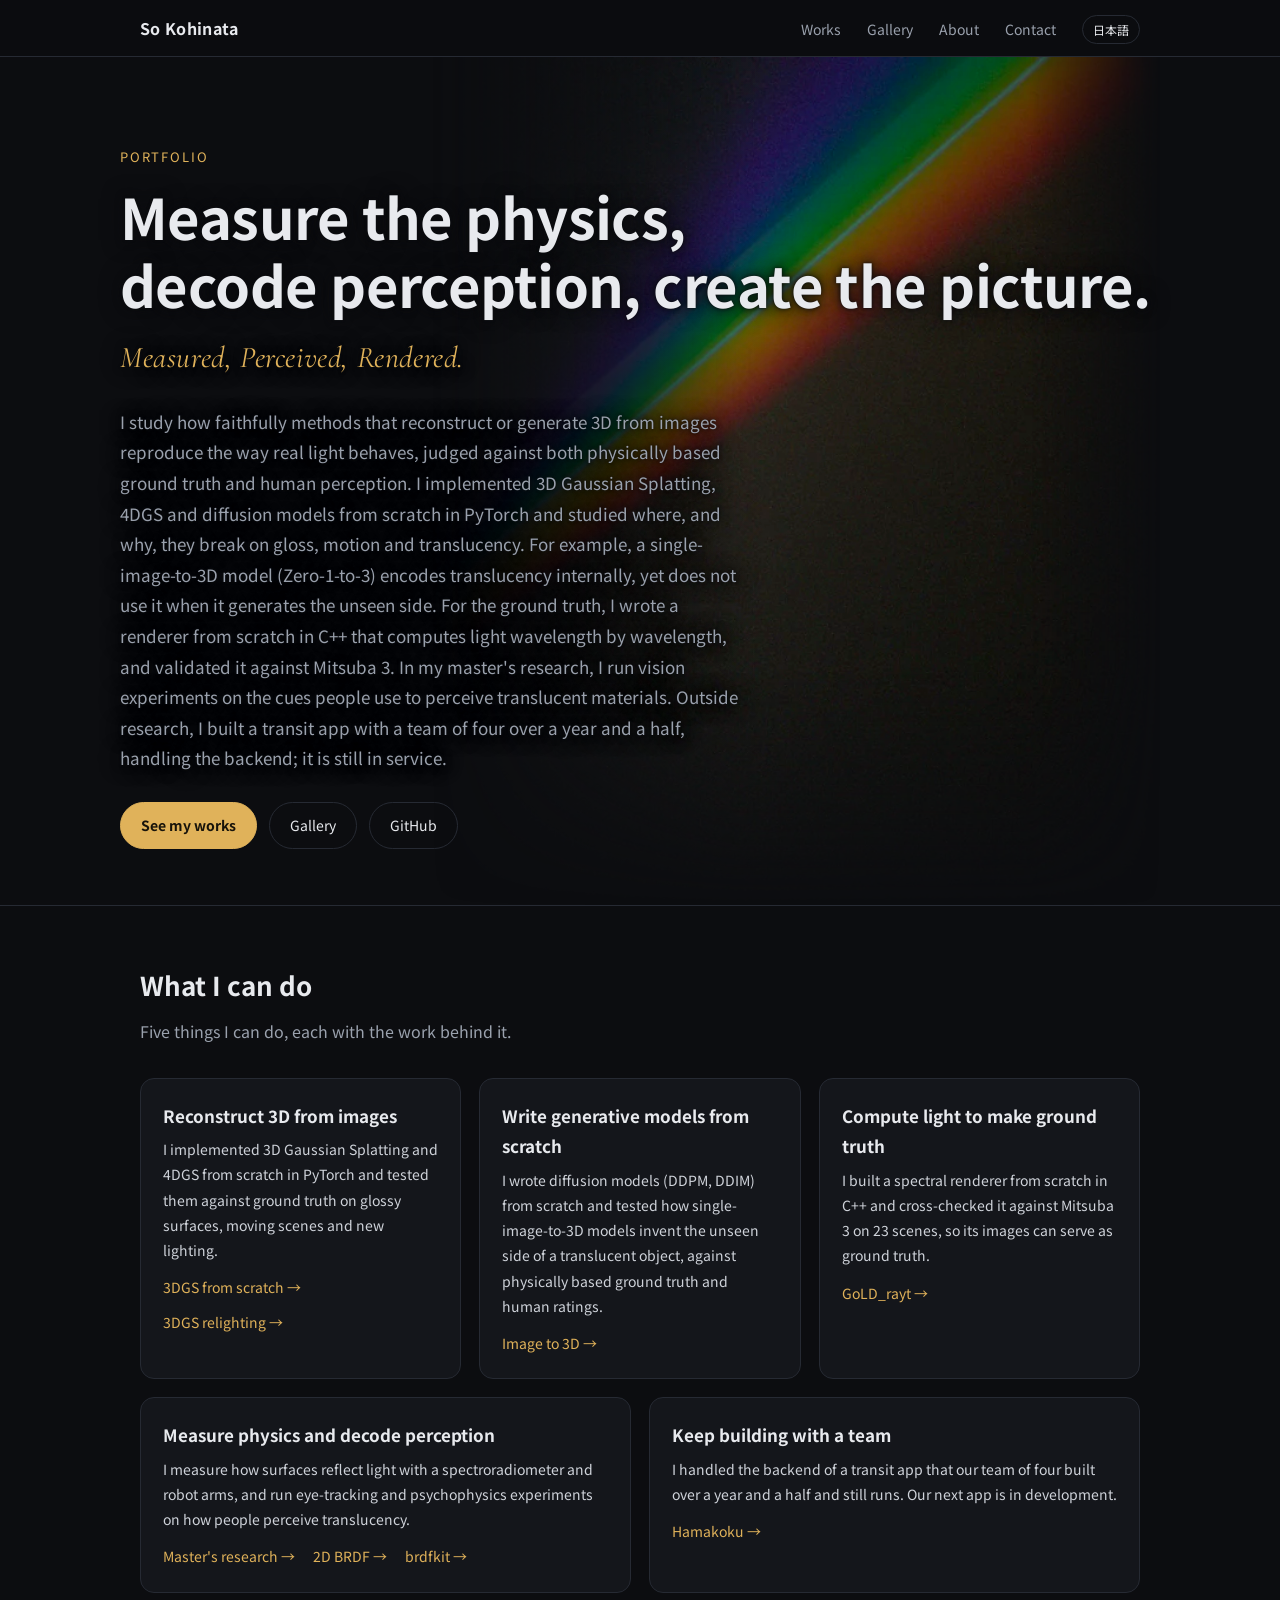
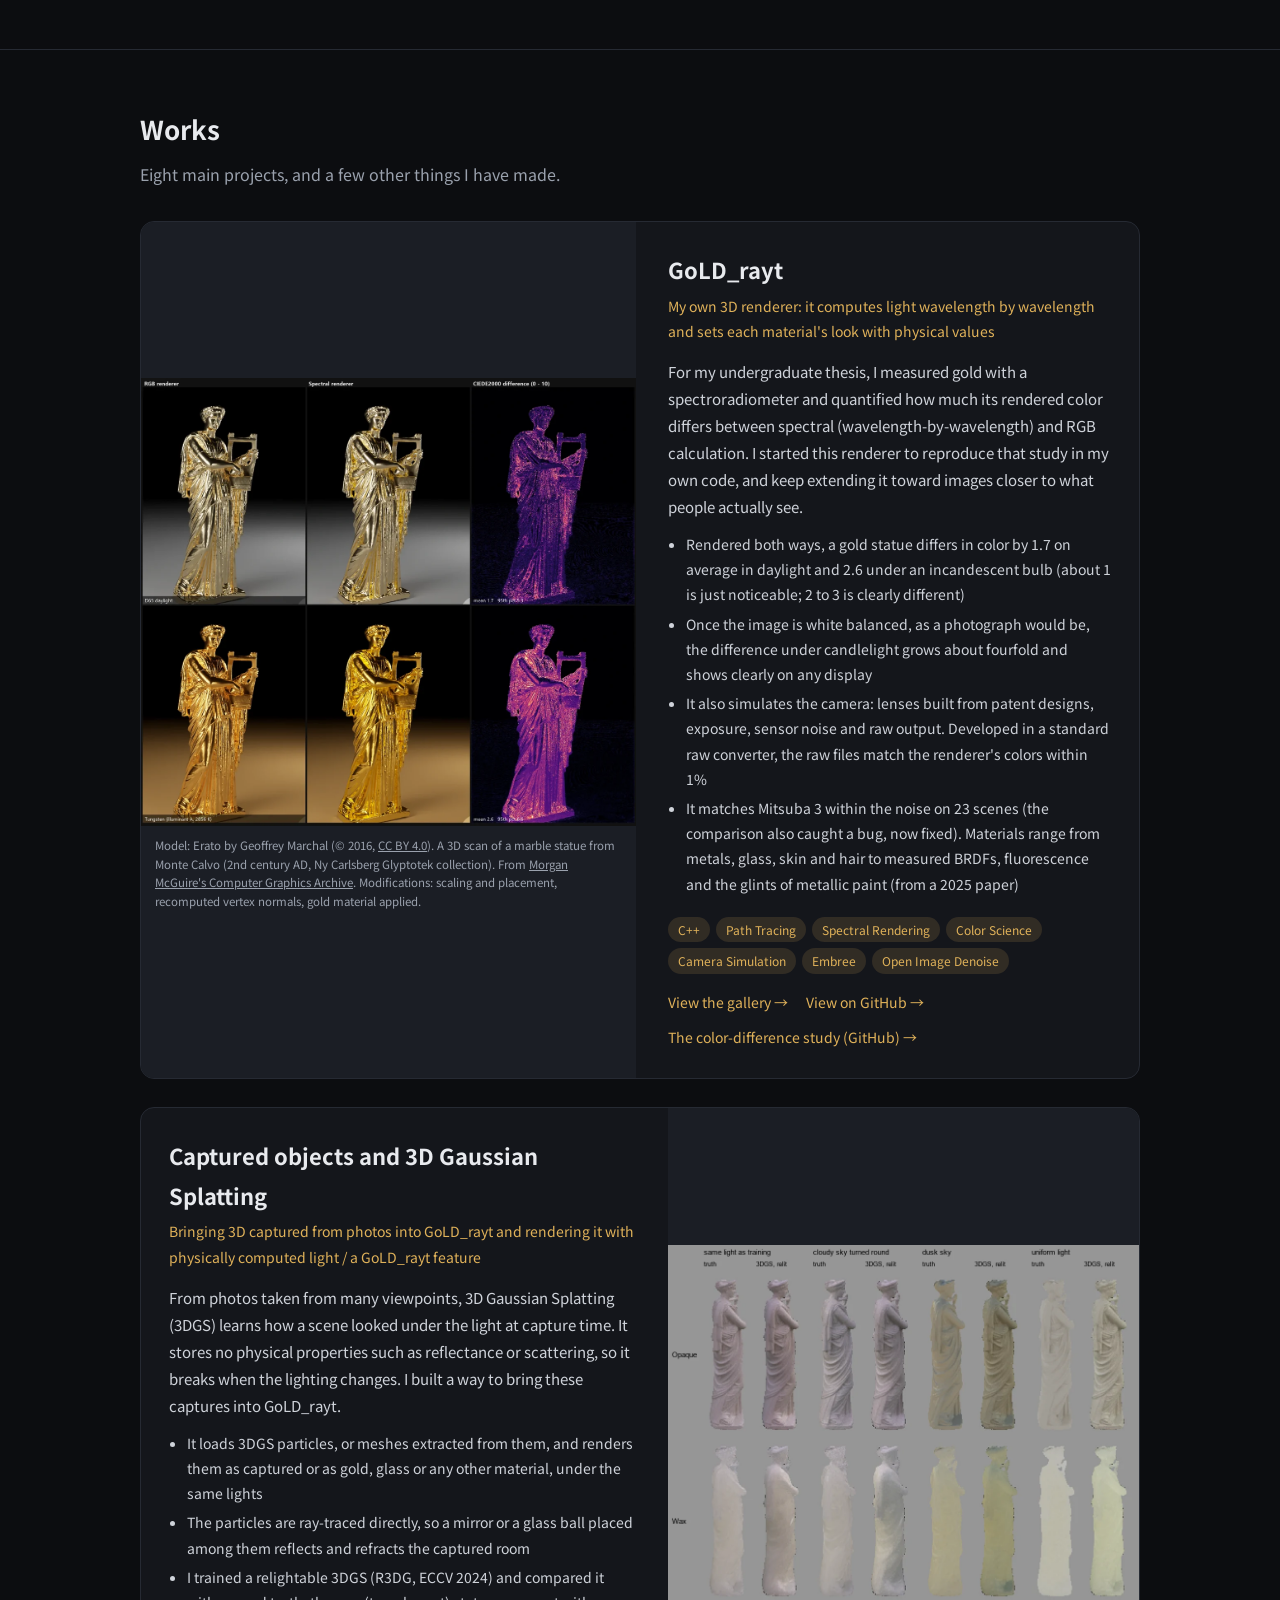
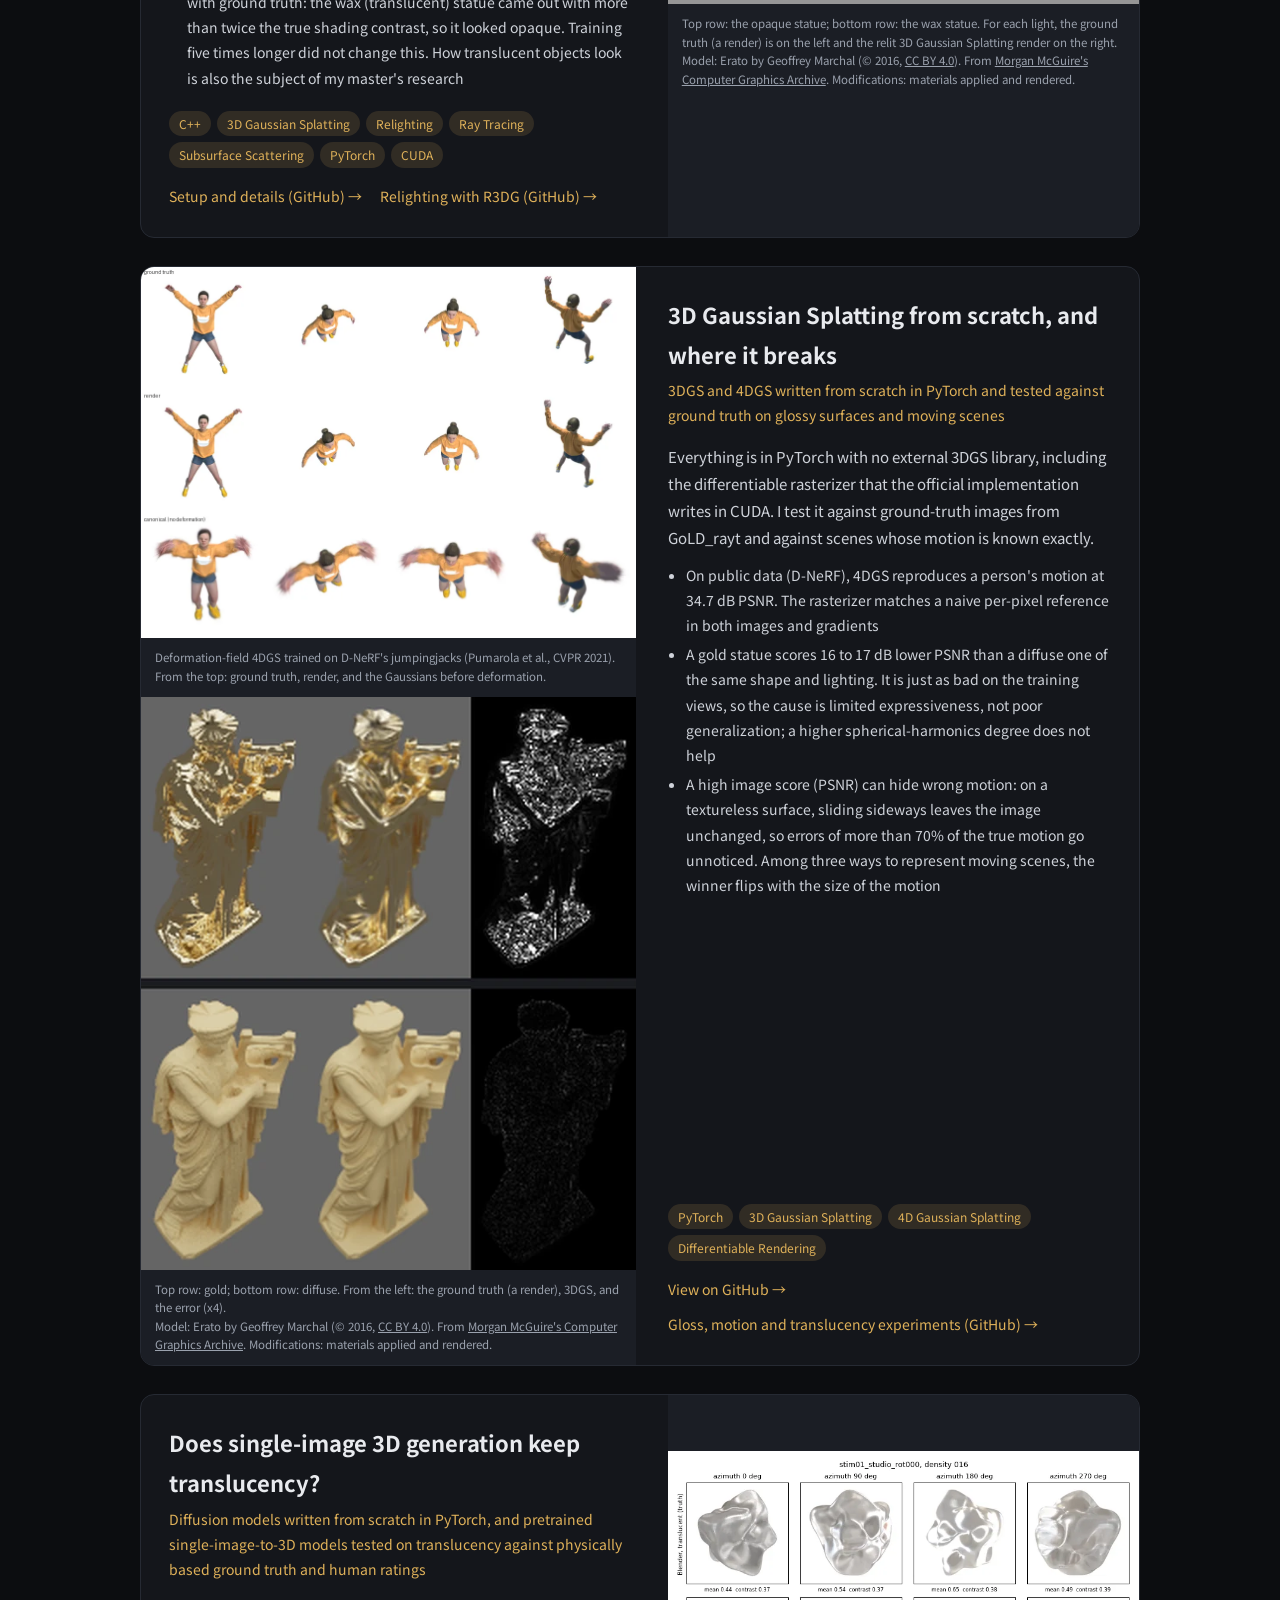
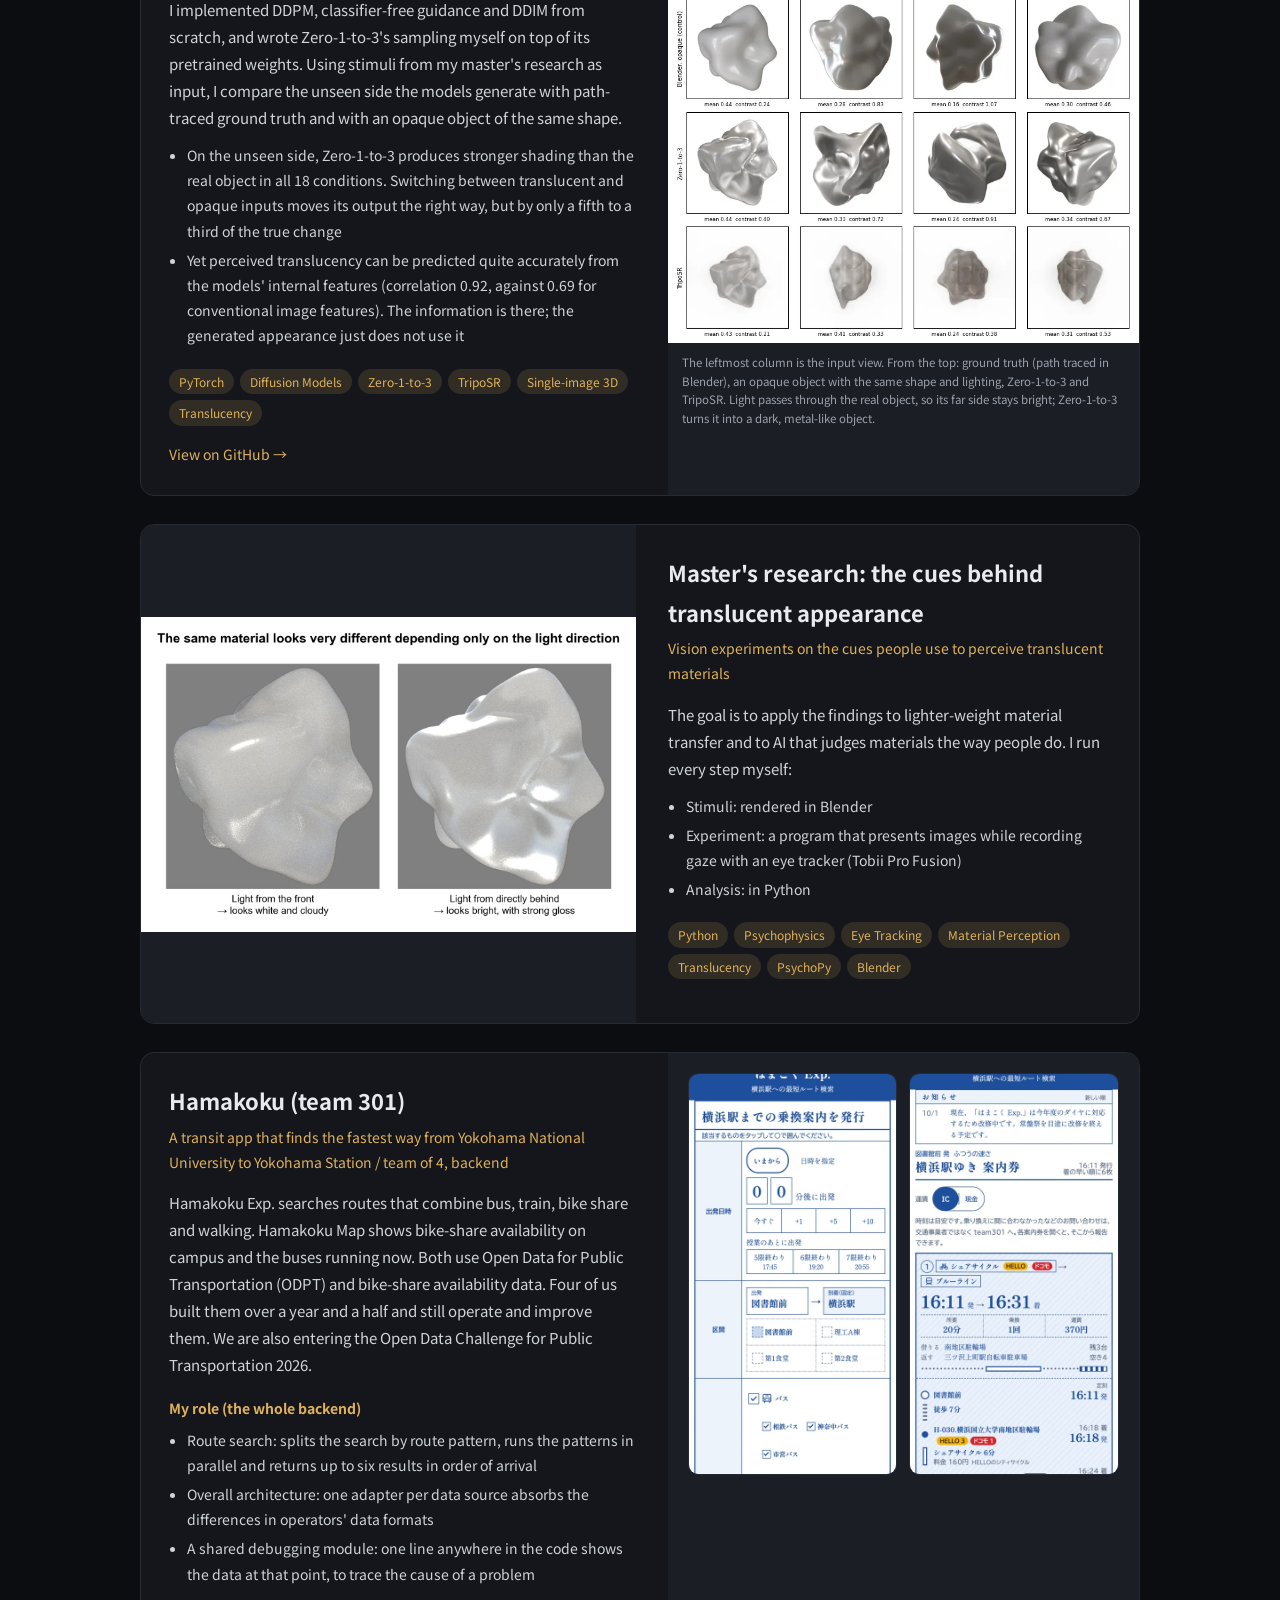
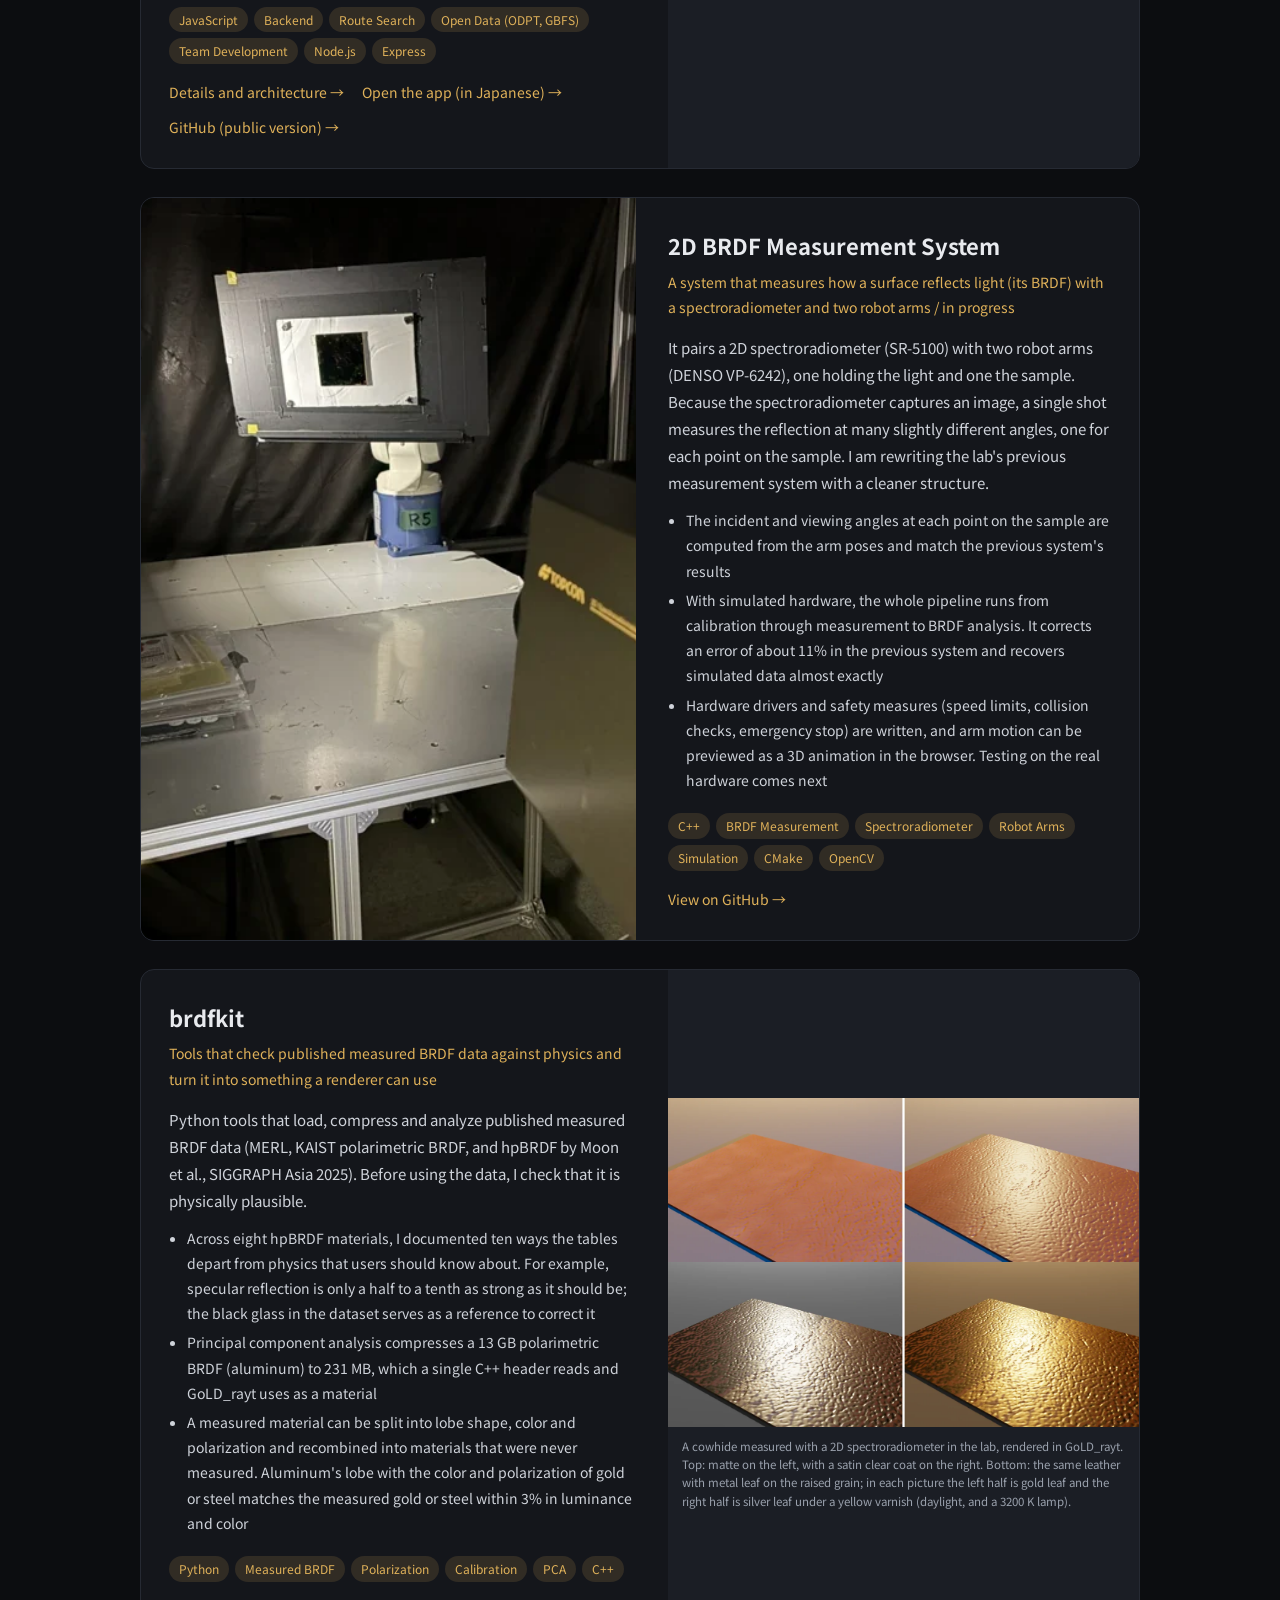
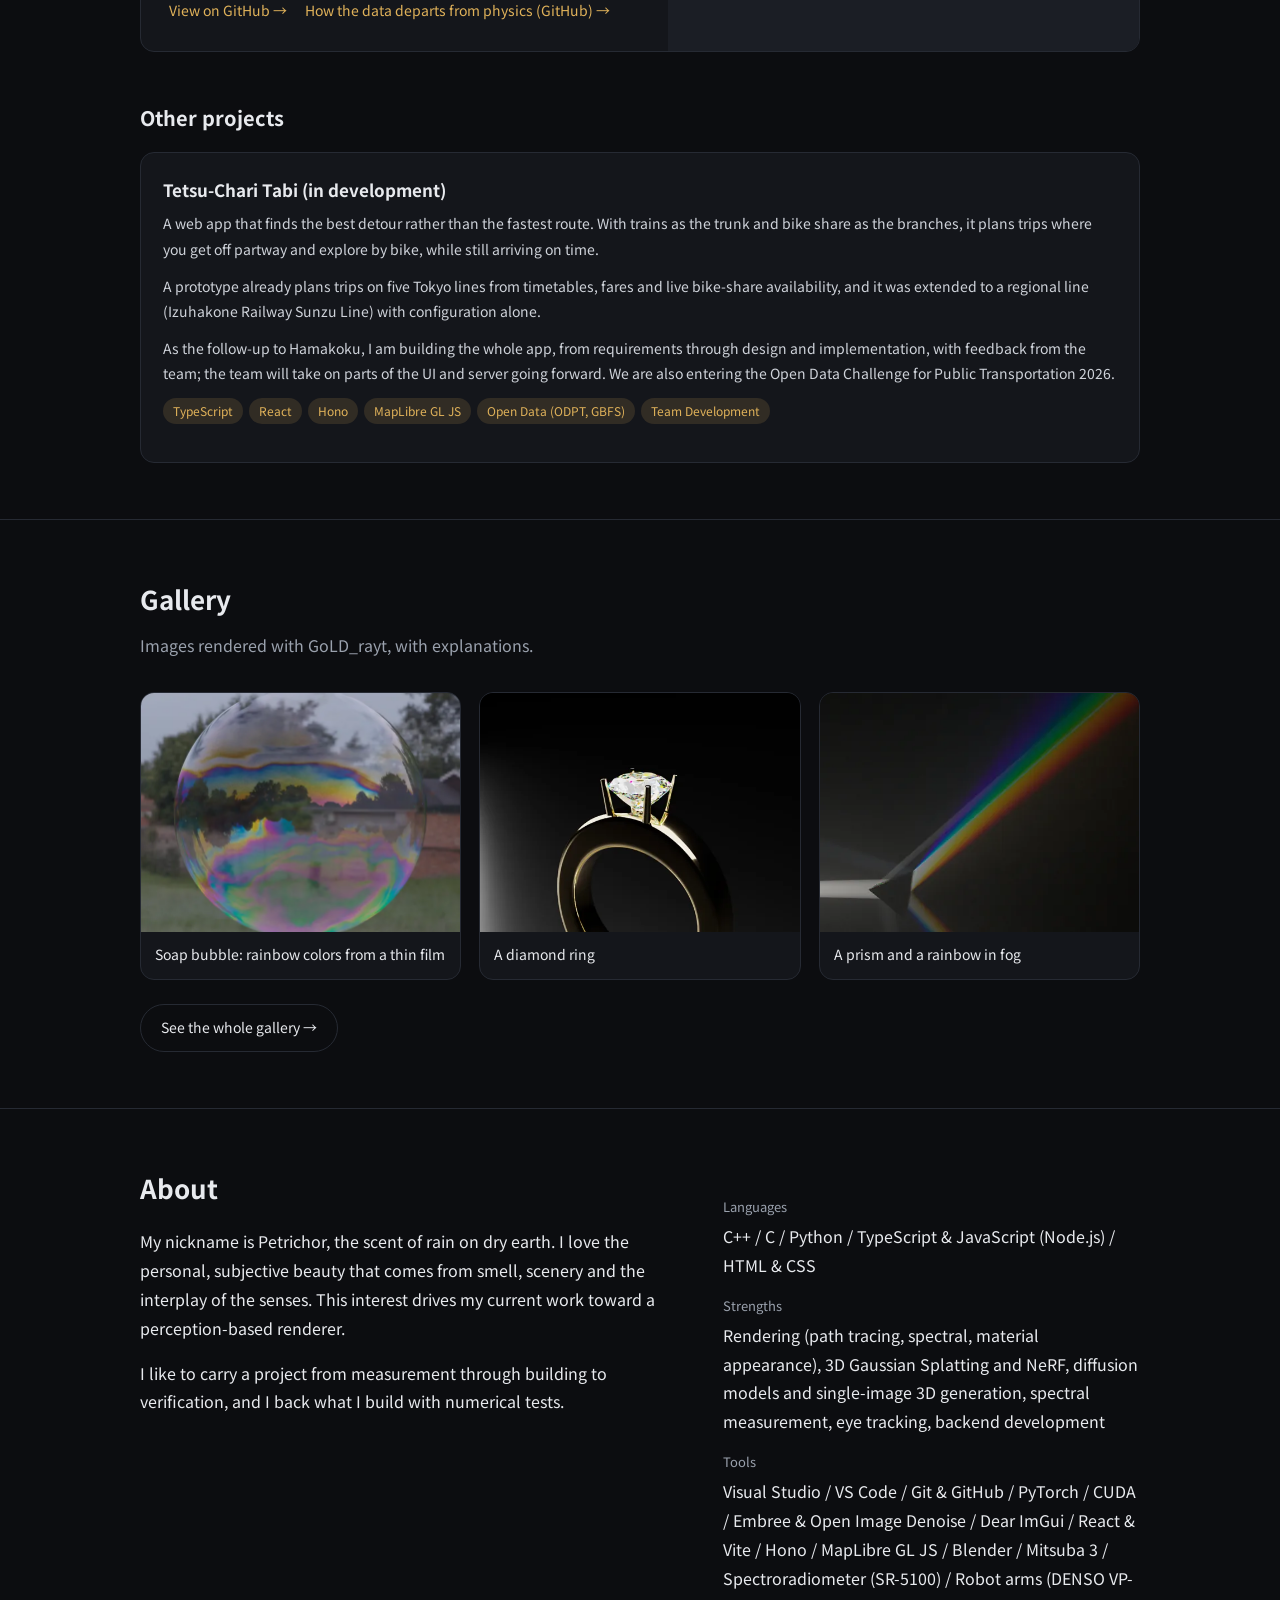
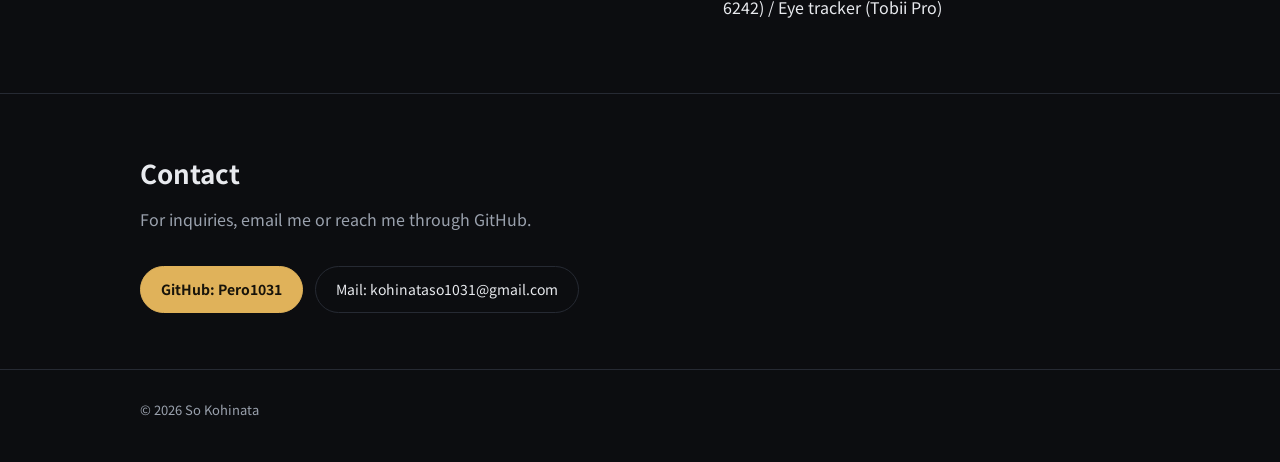
==== en/index.html @ 9bc75728 "English pages: plainer, less repetitive wording; render for draw; meta description adds diffusion an" ====
<!doctype html>
<html lang="en">
<head>
  <meta charset="utf-8">
  <meta name="viewport" content="width=device-width, initial-scale=1">
  <title>So Kohinata Portfolio</title>
  <meta name="description" content="Portfolio: 3D Gaussian Splatting, diffusion models and single-image 3D, a spectral renderer, BRDF measurement, vision experiments on material perception, and a team-built transit app.">
  <link rel="canonical" href="https://pero1031.github.io/en/">
  <link rel="icon" href="/favicon.ico" sizes="48x48">
  <link rel="icon" href="/assets/favicon-32.png" sizes="32x32" type="image/png">
  <link rel="apple-touch-icon" href="/assets/apple-touch-icon.png">
  <meta property="og:type" content="website">
  <meta property="og:site_name" content="So Kohinata Portfolio">
  <meta property="og:title" content="So Kohinata Portfolio">
  <meta property="og:description" content="Portfolio: 3D Gaussian Splatting, diffusion models and single-image 3D, a spectral renderer, BRDF measurement, vision experiments on material perception, and a team-built transit app.">
  <meta property="og:url" content="https://pero1031.github.io/en/">
  <meta property="og:locale" content="en_US">
  <meta property="og:image" content="https://pero1031.github.io/assets/ogp.jpg">
  <meta property="og:image:width" content="1200">
  <meta property="og:image:height" content="630">
  <meta name="twitter:card" content="summary_large_image">
  <meta name="theme-color" content="#0c0d10">
  <link rel="alternate" hreflang="ja" href="https://pero1031.github.io/">
  <link rel="alternate" hreflang="en" href="https://pero1031.github.io/en/">
  <link rel="preconnect" href="https://fonts.googleapis.com">
  <link rel="preconnect" href="https://fonts.gstatic.com" crossorigin>
  <link href="https://fonts.googleapis.com/css2?family=Noto+Sans+JP:wght@400;500;700&family=Cormorant+Garamond:ital,wght@1,500&display=swap" rel="stylesheet">
  <link rel="stylesheet" href="../style.css?v=17">
</head>
<body>

<header class="site">
  <div class="wrap">
    <a class="brand" href="#top">So Kohinata</a>
    <nav>
      <a href="#works">Works</a>
      <a href="#gallery">Gallery</a>
      <a href="#about">About</a>
      <a href="#contact">Contact</a>
      <a class="lang" href="../index.html" hreflang="ja" lang="ja" title="日本語で見る">日本語</a>
    </nav>
  </div>
</header>

<main id="top">

  <!-- ===== Hero ===== -->
  <div class="wrap hero">
    <div class="hero-art"><img src="../assets/gallery/prism_fog.webp" width="1280" height="720" alt="A thin beam of light enters a prism in fog and leaves as a rainbow-colored fan" fetchpriority="high"></div>
    <p class="eyebrow">Portfolio</p>
    <h1><span class="ph">Measure the physics,</span> <span class="ph">decode perception,</span> <span class="ph">create the picture.</span></h1>
    <p class="en" lang="en">Measured, Perceived, Rendered.</p>
    <p class="lead">
      I study how faithfully methods that reconstruct or generate 3D from images reproduce the way real light behaves, judged against both physically based ground truth and human perception.
      I implemented 3D Gaussian Splatting, 4DGS and diffusion models from scratch in PyTorch and studied where, and why, they break on gloss, motion and translucency. For example, a single-image-to-3D model (Zero-1-to-3) encodes translucency internally, yet does not use it when it generates the unseen side.
      For the ground truth, I wrote a renderer from scratch in C++ that computes light wavelength by wavelength, and validated it against Mitsuba 3. In my master's research, I run vision experiments on the cues people use to perceive translucent materials.
      Outside research, I built a transit app with a team of four over a year and a half, handling the backend; it is still in service.
    </p>
    <div class="btns">
      <a class="btn primary" href="#works">See my works</a>
      <a class="btn" href="gallery.html">Gallery</a>
      <a class="btn" href="https://github.com/Pero1031" target="_blank" rel="noopener">GitHub</a>
    </div>
  </div>

  <!-- ===== What I can do ===== -->
  <section id="can-do">
    <div class="wrap">
      <h2>What I can do</h2>
      <p class="sub">Five things I can do, each with the work behind it.</p>
      <div class="grid five">
        <div class="card">
          <h3>Reconstruct 3D from images</h3>
          <p>I implemented 3D Gaussian Splatting and 4DGS from scratch in PyTorch and tested them against ground truth on glossy surfaces, moving scenes and new lighting.</p>
          <div class="links"><a href="#work-3dgs-toy">3DGS from scratch →</a><a href="#work-3dgs">3DGS relighting →</a></div>
        </div>
        <div class="card">
          <h3>Write generative models from scratch</h3>
          <p>I wrote diffusion models (DDPM, DDIM) from scratch and tested how single-image-to-3D models invent the unseen side of a translucent object, against physically based ground truth and human ratings.</p>
          <div class="links"><a href="#work-i3d">Image to 3D →</a></div>
        </div>
        <div class="card">
          <h3>Compute light to make ground truth</h3>
          <p>I built a spectral renderer from scratch in C++ and cross-checked it against Mitsuba 3 on 23 scenes, so its images can serve as ground truth.</p>
          <div class="links"><a href="#work-goldray">GoLD_rayt →</a></div>
        </div>
        <div class="card">
          <h3>Measure physics and decode perception</h3>
          <p>I measure how surfaces reflect light with a spectroradiometer and robot arms, and run eye-tracking and psychophysics experiments on how people perceive translucency.</p>
          <div class="links"><a href="#work-thesis">Master's research →</a><a href="#work-brdf">2D BRDF →</a><a href="#work-brdfkit">brdfkit →</a></div>
        </div>
        <div class="card">
          <h3>Keep building with a team</h3>
          <p>I handled the backend of a transit app that our team of four built over a year and a half and still runs. Our next app is in development.</p>
          <div class="links"><a href="#work-hamakoku">Hamakoku →</a></div>
        </div>
            </div>
    </div>
  </section>

  <!-- ===== Works ===== -->
  <section id="works">
    <div class="wrap">
      <h2>Works</h2>
      <p class="sub">Eight main projects, and a few other things I have made.</p>

      <!-- GoLD_ray -->
      <article class="work" id="work-goldray">
        <div class="media">
          <img class="contain" src="../assets/goldray-hero-v4.webp" width="1200" height="1087" alt="A gold statue, Erato, drawn with two methods: RGB and spectral. Top row: daylight; bottom row: an incandescent bulb. The right column shows how different the two are, averaging 1.7 in daylight and 2.6 under the bulb" loading="lazy">
          <p class="credit">
            Model: Erato by Geoffrey Marchal (© 2016,
            <a href="https://creativecommons.org/licenses/by/4.0/" target="_blank" rel="noopener">CC BY 4.0</a>).
            A 3D scan of a marble statue from Monte Calvo (2nd century AD, Ny Carlsberg Glyptotek collection).
            From <a href="https://casual-effects.com/data/" target="_blank" rel="noopener">Morgan McGuire's Computer Graphics Archive</a>.
            Modifications: scaling and placement, recomputed vertex normals, gold material applied.
          </p>
        </div>
        <div class="body">
          <h3>GoLD_rayt</h3>
<p class="tagline">My own 3D renderer: it computes light wavelength by wavelength and sets each material's look with physical values</p>
          <p>
            For my undergraduate thesis, I measured gold with a spectroradiometer and quantified how much its rendered color differs between spectral (wavelength-by-wavelength) and RGB calculation.
            I started this renderer to reproduce that study in my own code, and keep extending it toward images closer to what people actually see.
          </p>
          <ul>
            <li>Rendered both ways, a gold statue differs in color by 1.7 on average in daylight and 2.6 under an incandescent bulb (about 1 is just noticeable; 2 to 3 is clearly different)</li>
            <li>Once the image is white balanced, as a photograph would be, the difference under candlelight grows about fourfold and shows clearly on any display</li>
            <li>It also simulates the camera: lenses built from patent designs, exposure, sensor noise and raw output. Developed in a standard raw converter, the raw files match the renderer's colors within 1%</li>
            <li>It matches Mitsuba 3 within the noise on 23 scenes (the comparison also caught a bug, now fixed). Materials range from metals, glass, skin and hair to measured BRDFs, fluorescence and the glints of metallic paint (from a 2025 paper)</li>
          </ul>
          <div class="tags"><span class="tag">C++</span><span class="tag">Path Tracing</span><span class="tag">Spectral Rendering</span><span class="tag">Color Science</span><span class="tag">Camera Simulation</span><span class="tag">Embree</span><span class="tag">Open Image Denoise</span></div>
          <div class="links">
            <a href="gallery.html">View the gallery →</a>
            <a href="https://github.com/Pero1031/GoLD_ray" target="_blank" rel="noopener">View on GitHub →</a>
            <a href="https://github.com/Pero1031/GoLD_ray/blob/main/docs/METAL_ACCURACY.md" target="_blank" rel="noopener">The color-difference study (GitHub) →</a>
          </div>
        </div>
      </article>

      <!-- 3DGS -->
      <article class="work flip" id="work-3dgs">
        <div class="media">
          <img class="contain" src="../assets/gs-relit-wax.webp" width="974" height="742" alt="An opaque statue and a wax statue under four lights. For each light, the renderer's ground truth is shown next to the relit 3D Gaussian Splatting render" loading="lazy">
          <p class="credit">
            Top row: the opaque statue; bottom row: the wax statue. For each light, the ground truth (a render) is on the left and the relit 3D Gaussian Splatting render on the right.<br>
            Model: Erato by Geoffrey Marchal (© 2016,
            <a href="https://creativecommons.org/licenses/by/4.0/" target="_blank" rel="noopener">CC BY 4.0</a>).
            From <a href="https://casual-effects.com/data/" target="_blank" rel="noopener">Morgan McGuire's Computer Graphics Archive</a>.
            Modifications: materials applied and rendered.
          </p>
        </div>
        <div class="body">
          <h3>Captured objects and 3D Gaussian Splatting</h3>
          <p class="tagline">Bringing 3D captured from photos into GoLD_rayt and rendering it with physically computed light / a GoLD_rayt feature</p>
          <p>
            From photos taken from many viewpoints, 3D Gaussian Splatting (3DGS) learns how a scene looked under the light at capture time. It stores no physical properties such as reflectance or scattering, so it breaks when the lighting changes.
            I built a way to bring these captures into GoLD_rayt.
          </p>
          <ul>
            <li>It loads 3DGS particles, or meshes extracted from them, and renders them as captured or as gold, glass or any other material, under the same lights</li>
            <li>The particles are ray-traced directly, so a mirror or a glass ball placed among them reflects and refracts the captured room</li>
            <li>I trained a relightable 3DGS (R3DG, ECCV 2024) and compared it with ground truth: the wax (translucent) statue came out with more than twice the true shading contrast, so it looked opaque. Training five times longer did not change this. How translucent objects look is also the subject of my master's research</li>
          </ul>
          <div class="tags"><span class="tag">C++</span><span class="tag">3D Gaussian Splatting</span><span class="tag">Relighting</span><span class="tag">Ray Tracing</span><span class="tag">Subsurface Scattering</span><span class="tag">PyTorch</span><span class="tag">CUDA</span></div>
          <div class="links">
            <a href="https://github.com/Pero1031/GoLD_ray#captured-objects-and-3d-gaussian-splatting" target="_blank" rel="noopener">Setup and details (GitHub) →</a>
            <a href="https://github.com/Pero1031/3dgs-toy/blob/main/experiments/relight/README.md" target="_blank" rel="noopener">Relighting with R3DG (GitHub) →</a>
          </div>
        </div>
      </article>

      <!-- 3DGS from scratch -->
      <article class="work" id="work-3dgs-toy">
        <div class="media">
          <img class="contain" src="../assets/gs-dnerf-jumpingjacks.webp" width="1000" height="750" alt="A person doing jumping jacks, seen from test views at times not used in training. Top row: ground truth; middle row: the 4DGS render; bottom row: the Gaussians before deformation" loading="lazy">
          <p class="credit">Deformation-field 4DGS trained on D-NeRF's jumpingjacks (Pumarola et al., CVPR 2021). From the top: ground truth, render, and the Gaussians before deformation.</p>
          <img class="contain" src="../assets/gs-gloss-test.webp" width="570" height="660" alt="A gold statue and a diffuse statue of the same color, seen from a view not used in training. The ground truth, the 3DGS render and the error (x4) are shown side by side" loading="lazy">
          <p class="credit">
            Top row: gold; bottom row: diffuse. From the left: the ground truth (a render), 3DGS, and the error (x4).<br>
            Model: Erato by Geoffrey Marchal (© 2016,
            <a href="https://creativecommons.org/licenses/by/4.0/" target="_blank" rel="noopener">CC BY 4.0</a>).
            From <a href="https://casual-effects.com/data/" target="_blank" rel="noopener">Morgan McGuire's Computer Graphics Archive</a>.
            Modifications: materials applied and rendered.
          </p>
        </div>
        <div class="body">
          <h3>3D Gaussian Splatting from scratch, and where it breaks</h3>
          <p class="tagline">3DGS and 4DGS written from scratch in PyTorch and tested against ground truth on glossy surfaces and moving scenes</p>
          <p>
            Everything is in PyTorch with no external 3DGS library, including the differentiable rasterizer that the official implementation writes in CUDA.
            I test it against ground-truth images from GoLD_rayt and against scenes whose motion is known exactly.
          </p>
          <ul>
            <li>On public data (D-NeRF), 4DGS reproduces a person's motion at 34.7 dB PSNR. The rasterizer matches a naive per-pixel reference in both images and gradients</li>
            <li>A gold statue scores 16 to 17 dB lower PSNR than a diffuse one of the same shape and lighting. It is just as bad on the training views, so the cause is limited expressiveness, not poor generalization; a higher spherical-harmonics degree does not help</li>
            <li>A high image score (PSNR) can hide wrong motion: on a textureless surface, sliding sideways leaves the image unchanged, so errors of more than 70% of the true motion go unnoticed. Among three ways to represent moving scenes, the winner flips with the size of the motion</li>
          </ul>
          <div class="tags"><span class="tag">PyTorch</span><span class="tag">3D Gaussian Splatting</span><span class="tag">4D Gaussian Splatting</span><span class="tag">Differentiable Rendering</span></div>
          <div class="links">
            <a href="https://github.com/Pero1031/3dgs-toy" target="_blank" rel="noopener">View on GitHub →</a>
            <a href="https://github.com/Pero1031/3dgs-toy#experiments" target="_blank" rel="noopener">Gloss, motion and translucency experiments (GitHub) →</a>
          </div>
        </div>
      </article>

      <!-- image-to-3d-diffusion -->
      <article class="work flip" id="work-i3d">
        <div class="media">
          <img class="contain" src="../assets/i3d-translucent-views.webp" width="792" height="827" alt="A translucent object seen from four directions. From the top: ground truth, an opaque object of the same shape, Zero-1-to-3's output and TripoSR's output. The truth stays bright from behind; Zero-1-to-3 makes a dark, metal-like object" loading="lazy">
          <p class="credit">The leftmost column is the input view. From the top: ground truth (path traced in Blender), an opaque object with the same shape and lighting, Zero-1-to-3 and TripoSR. Light passes through the real object, so its far side stays bright; Zero-1-to-3 turns it into a dark, metal-like object.</p>
        </div>
        <div class="body">
          <h3>Does single-image 3D generation keep translucency?</h3>
          <p class="tagline">Diffusion models written from scratch in PyTorch, and pretrained single-image-to-3D models tested on translucency against physically based ground truth and human ratings</p>
          <p>
            I implemented DDPM, classifier-free guidance and DDIM from scratch, and wrote Zero-1-to-3's sampling myself on top of its pretrained weights.
            Using stimuli from my master's research as input, I compare the unseen side the models generate with path-traced ground truth and with an opaque object of the same shape.
          </p>
          <ul>
            <li>On the unseen side, Zero-1-to-3 produces stronger shading than the real object in all 18 conditions. Switching between translucent and opaque inputs moves its output the right way, but by only a fifth to a third of the true change</li>
            <li>Yet perceived translucency can be predicted quite accurately from the models' internal features (correlation 0.92, against 0.69 for conventional image features). The information is there; the generated appearance just does not use it</li>
          </ul>
          <div class="tags"><span class="tag">PyTorch</span><span class="tag">Diffusion Models</span><span class="tag">Zero-1-to-3</span><span class="tag">TripoSR</span><span class="tag">Single-image 3D</span><span class="tag">Translucency</span></div>
          <div class="links">
            <a href="https://github.com/Pero1031/image-to-3d-diffusion" target="_blank" rel="noopener">View on GitHub →</a>
          </div>
        </div>
      </article>

      <!-- Master's research -->
      <article class="work" id="work-thesis">
        <div class="media">
          <img class="contain" src="../assets/research-light-en.webp" width="1400" height="891" alt="The same object drawn with light from the front and with light from directly behind. With front light it looks white and cloudy; with light from behind it looks bright, with strong gloss" loading="lazy">
        </div>
        <div class="body">
          <h3>Master's research: the cues behind translucent appearance</h3>
          <p class="tagline">Vision experiments on the cues people use to perceive translucent materials</p>
          <p>
            The goal is to apply the findings to lighter-weight material transfer and to AI that judges materials the way people do.
            I run every step myself:
          </p>
          <ul>
            <li>Stimuli: rendered in Blender</li>
            <li>Experiment: a program that presents images while recording gaze with an eye tracker (Tobii Pro Fusion)</li>
            <li>Analysis: in Python</li>
          </ul>
          <div class="tags"><span class="tag">Python</span><span class="tag">Psychophysics</span><span class="tag">Eye Tracking</span><span class="tag">Material Perception</span><span class="tag">Translucency</span><span class="tag">PsychoPy</span><span class="tag">Blender</span></div>
        </div>
      </article>

      <!-- Transit app -->
      <article class="work flip" id="work-hamakoku">
        <div class="media">
          <div class="shots">
            <img src="../assets/hamakokuex-form.webp" width="468" height="900" alt="Hamakoku Exp. before a search: the route request form" loading="lazy">
            <img src="../assets/hamakokuex-ticket.webp" width="468" height="900" alt="Hamakoku Exp. results: the guidance ticket" loading="lazy">
          </div>
        </div>
        <div class="body">
          <h3>Hamakoku (team 301)</h3>
          <p class="tagline">A transit app that finds the fastest way from Yokohama National University to Yokohama Station / team of 4, backend</p>
          <p>
            Hamakoku Exp. searches routes that combine bus, train, bike share and walking.
            Hamakoku Map shows bike-share availability on campus and the buses running now.
            Both use Open Data for Public Transportation (ODPT) and bike-share availability data.
            Four of us built them over a year and a half and still operate and improve them. We are also entering the Open Data Challenge for Public Transportation 2026.
          </p>
          <p class="role-label">My role (the whole backend)</p>
          <ul>
            <li>Route search: splits the search by route pattern, runs the patterns in parallel and returns up to six results in order of arrival</li>
            <li>Overall architecture: one adapter per data source absorbs the differences in operators' data formats</li>
            <li>A shared debugging module: one line anywhere in the code shows the data at that point, to trace the cause of a problem</li>
          </ul>
          <div class="tags"><span class="tag">JavaScript</span><span class="tag">Backend</span><span class="tag">Route Search</span><span class="tag">Open Data (ODPT, GBFS)</span><span class="tag">Team Development</span><span class="tag">Node.js</span><span class="tag">Express</span></div>
          <div class="links">
            <a href="works/hamakoku.html">Details and architecture →</a>
            <a href="https://team301.jp/" target="_blank" rel="noopener">Open the app (in Japanese) →</a>
            <a href="https://github.com/team301-yokohama/AppHamakoku-public" target="_blank" rel="noopener">GitHub (public version) →</a>
          </div>
        </div>
      </article>

      <!-- 2D BRDF -->
      <article class="work" id="work-brdf">
        <div class="media">
          <img src="../assets/brdf-system.webp" width="785" height="603" alt="Two robot arms, one for the light and one for the sample, in a dark room, with the spectroradiometer (SR-5100) in the foreground. The sample is held by the right arm" loading="lazy">
        </div>
        <div class="body">
          <h3>2D BRDF Measurement System</h3>
          <p class="tagline">A system that measures how a surface reflects light (its BRDF) with a spectroradiometer and two robot arms / in progress</p>
          <p>
            It pairs a 2D spectroradiometer (SR-5100) with two robot arms (DENSO VP-6242), one holding the light and one the sample.
            Because the spectroradiometer captures an image, a single shot measures the reflection at many slightly different angles, one for each point on the sample.
            I am rewriting the lab's previous measurement system with a cleaner structure.
          </p>
          <ul>
            <li>The incident and viewing angles at each point on the sample are computed from the arm poses and match the previous system's results</li>
            <li>With simulated hardware, the whole pipeline runs from calibration through measurement to BRDF analysis. It corrects an error of about 11% in the previous system and recovers simulated data almost exactly</li>
            <li>Hardware drivers and safety measures (speed limits, collision checks, emergency stop) are written, and arm motion can be previewed as a 3D animation in the browser. Testing on the real hardware comes next</li>
          </ul>
          <div class="tags"><span class="tag">C++</span><span class="tag">BRDF Measurement</span><span class="tag">Spectroradiometer</span><span class="tag">Robot Arms</span><span class="tag">Simulation</span><span class="tag">CMake</span><span class="tag">OpenCV</span></div>
          <div class="links">
            <a href="https://github.com/Pero1031/2D_BRDF_Measurement_System" target="_blank" rel="noopener">View on GitHub →</a>
          </div>
        </div>
      </article>

      <!-- brdfkit -->
      <article class="work flip" id="work-brdfkit">
        <div class="media">
          <img class="contain" src="../assets/brdfkit-leather.webp" width="1240" height="432" alt="The same cowhide rendered two ways: matte on the left, with a satin clear coat on the right. The fine grain catches the light" loading="lazy">
          <img class="contain" src="../assets/gallery/gilt_leather.webp" width="1240" height="432" alt="The same cowhide with metal leaf on the raised grain, under daylight and under a lamp. In each picture the left half is gold leaf and the right half is silver leaf under a yellow varnish, and the two look alike" loading="lazy">
          <p class="credit">A cowhide measured with a 2D spectroradiometer in the lab, rendered in GoLD_rayt. Top: matte on the left, with a satin clear coat on the right. Bottom: the same leather with metal leaf on the raised grain; in each picture the left half is gold leaf and the right half is silver leaf under a yellow varnish (daylight, and a 3200 K lamp).</p>
        </div>
        <div class="body">
          <h3>brdfkit</h3>
          <p class="tagline">Tools that check published measured BRDF data against physics and turn it into something a renderer can use</p>
          <p>
            Python tools that load, compress and analyze published measured BRDF data (MERL, KAIST polarimetric BRDF, and hpBRDF by Moon et al., SIGGRAPH Asia 2025). Before using the data, I check that it is physically plausible.
          </p>
          <ul>
            <li>Across eight hpBRDF materials, I documented ten ways the tables depart from physics that users should know about. For example, specular reflection is only a half to a tenth as strong as it should be; the black glass in the dataset serves as a reference to correct it</li>
            <li>Principal component analysis compresses a 13 GB polarimetric BRDF (aluminum) to 231 MB, which a single C++ header reads and GoLD_rayt uses as a material</li>
            <li>A measured material can be split into lobe shape, color and polarization and recombined into materials that were never measured. Aluminum's lobe with the color and polarization of gold or steel matches the measured gold or steel within 3% in luminance and color</li>
          </ul>
          <div class="tags"><span class="tag">Python</span><span class="tag">Measured BRDF</span><span class="tag">Polarization</span><span class="tag">Calibration</span><span class="tag">PCA</span><span class="tag">C++</span></div>
          <div class="links">
            <a href="https://github.com/Pero1031/brdfkit" target="_blank" rel="noopener">View on GitHub →</a>
            <a href="https://github.com/Pero1031/brdfkit/blob/main/docs/QUIRKS.md" target="_blank" rel="noopener">How the data departs from physics (GitHub) →</a>
          </div>
        </div>
      </article>

      <!-- Others -->
      <h2 style="margin-top:48px;font-size:20px">Other projects</h2>
      <div class="grid" style="margin-top:16px">
        <div class="card">
          <h3>Tetsu-Chari Tabi (in development)</h3>
          <p>A web app that finds the best detour rather than the fastest route. With trains as the trunk and bike share as the branches, it plans trips where you get off partway and explore by bike, while still arriving on time.</p>
          <p>A prototype already plans trips on five Tokyo lines from timetables, fares and live bike-share availability, and it was extended to a regional line (Izuhakone Railway Sunzu Line) with configuration alone.</p>
          <p>As the follow-up to Hamakoku, I am building the whole app, from requirements through design and implementation, with feedback from the team; the team will take on parts of the UI and server going forward. We are also entering the Open Data Challenge for Public Transportation 2026.</p>
          <div class="tags"><span class="tag">TypeScript</span><span class="tag">React</span><span class="tag">Hono</span><span class="tag">MapLibre GL JS</span><span class="tag">Open Data (ODPT, GBFS)</span><span class="tag">Team Development</span></div>
        </div>
      </div>
    </div>
  </section>

  <!-- ===== Gallery ===== -->
  <section id="gallery">
    <div class="wrap">
      <h2>Gallery</h2>
      <p class="sub">Images rendered with GoLD_rayt, with explanations.</p>
      <div class="teaser">
        <a href="gallery.html">
          <img src="../assets/gallery/soap_bubble-thumb.webp" width="640" height="640" alt="A soap bubble with rainbow fringes from thin-film interference" loading="lazy">
          <span>Soap bubble: rainbow colors from a thin film</span>
        </a>
        <a href="gallery.html">
          <img src="../assets/gallery/diamond_ring-thumb.webp" width="640" height="427" alt="A gold ring with a diamond in a dark studio. Light splits into colors inside the stone" loading="lazy">
          <span>A diamond ring</span>
        </a>
        <a href="gallery.html">
          <img src="../assets/gallery/prism_fog-thumb.webp" width="640" height="360" alt="A thin beam of light enters a prism in fog and leaves as a rainbow-colored fan" loading="lazy">
          <span>A prism and a rainbow in fog</span>
        </a>
      </div>
      <p class="more"><a class="btn" href="gallery.html">See the whole gallery →</a></p>
    </div>
  </section>

  <!-- ===== About ===== -->
  <section id="about">
    <div class="wrap two">
      <div>
        <h2>About</h2>
        <p>
          My nickname is Petrichor, the scent of rain on dry earth.
          I love the personal, subjective beauty that comes from smell, scenery and the interplay of the senses.
          This interest drives my current work toward a perception-based renderer.
        </p>
        <p>
          I like to carry a project from measurement through building to verification, and I back what I build with numerical tests.
        </p>
      </div>
      <dl class="skills">
        <dt>Languages</dt><dd>C++ / C / Python / TypeScript &amp; JavaScript (Node.js) / HTML &amp; CSS</dd>
        <dt>Strengths</dt><dd>Rendering (path tracing, spectral, material appearance), 3D Gaussian Splatting and NeRF, diffusion models and single-image 3D generation, spectral measurement, eye tracking, backend development</dd>
        <dt>Tools</dt><dd>Visual Studio / VS Code / Git &amp; GitHub / PyTorch / CUDA / Embree &amp; Open Image Denoise / Dear ImGui / React &amp; Vite / Hono / MapLibre GL JS / Blender / Mitsuba 3 / Spectroradiometer (SR-5100) / Robot arms (DENSO VP-6242) / Eye tracker (Tobii Pro)</dd>
      </dl>
    </div>
  </section>

  <!-- ===== Contact ===== -->
  <section id="contact">
    <div class="wrap">
      <h2>Contact</h2>
      <p class="sub">For inquiries, email me or reach me through GitHub.</p>
      <div class="btns">
        <a class="btn primary" href="https://github.com/Pero1031" target="_blank" rel="noopener">GitHub: Pero1031</a>
        <a class="btn" href="mailto:kohinataso1031@gmail.com">Mail: kohinataso1031@gmail.com</a>
      </div>
    </div>
  </section>

</main>

<footer>
  <div class="wrap">© 2026 So Kohinata</div>
</footer>

</body>
</html>
---- style.css ----
:root {
  --bg: #0c0d10;
  --surface: #14161b;
  --surface-2: #1b1e25;
  --line: #262a33;
  --text: #e8eaee;
  --muted: #9aa1ad;
  --accent: #e0b25a;          /* 金色: GoLD_ray に合わせたアクセント */
  --accent-soft: rgba(224, 178, 90, 0.14);
  --radius: 14px;
  --maxw: 1040px;
  color-scheme: dark;
}

* { box-sizing: border-box; }
html { scroll-behavior: smooth; }
body {
  margin: 0;
  background: var(--bg);
  color: var(--text);
  font-family: "Noto Sans JP", system-ui, -apple-system, "Segoe UI", sans-serif;
  line-height: 1.8;
  -webkit-font-smoothing: antialiased;
}
img { max-width: 100%; display: block; }
a { color: var(--accent); text-decoration: none; }
a:hover { text-decoration: underline; }

.wrap { max-width: var(--maxw); margin: 0 auto; padding: 0 20px; }

/* ---------- header ---------- */
header.site {
  position: sticky; top: 0; z-index: 10;
  background: rgba(12, 13, 16, 0.85);
  backdrop-filter: blur(10px);
  border-bottom: 1px solid var(--line);
}
header.site .wrap {
  display: flex; align-items: center; justify-content: space-between;
  height: 56px;
}
.brand { white-space: nowrap; font-weight: 700; letter-spacing: .02em; color: var(--text); }
nav a { color: var(--muted); margin-left: 22px; font-size: 14px; }
nav a:hover { color: var(--text); text-decoration: none; }
nav { white-space: nowrap; }
/* 言語切り替え(JP / EN) */
nav a.lang {
  color: var(--text); font-size: 12px; line-height: 1;
  padding: 5px 10px; border: 1px solid var(--line); border-radius: 999px;
}
nav a.lang:hover { border-color: var(--accent); }

/* ---------- hero ---------- */
.hero { padding: 88px 0 56px; position: relative; }
/* トップの画像: 右側に置き、端を背景になじませる。文章は画像の手前に出す */
.hero-art {
  position: absolute; top: 0; right: 0; bottom: 0; width: 70%;
  z-index: 0; pointer-events: none;
  /* 左右と下の端を、背景の色へ溶かす */
  -webkit-mask-image: linear-gradient(to right, transparent 0, #000 42%, #000 82%, transparent 100%),
                      linear-gradient(to bottom, #000 72%, transparent 100%);
  -webkit-mask-composite: source-in;
          mask-image: linear-gradient(to right, transparent 0, #000 42%, #000 82%, transparent 100%),
                      linear-gradient(to bottom, #000 72%, transparent 100%);
          mask-composite: intersect;
}
.hero-art img { width: 100%; height: 100%; object-fit: cover; object-position: 80% 30%; filter: brightness(1.2) saturate(1.15); }
.hero > :not(.hero-art) { position: relative; z-index: 1; }
/* 文字の下になる左側を暗くして、虹と重なっても読めるようにする */
.hero-art::after {
  content: ""; position: absolute; inset: 0;
  background: linear-gradient(to right, rgba(12, 13, 16, .85) 0%, rgba(12, 13, 16, .5) 22%, rgba(12, 13, 16, 0) 46%);
}
/* 文字の縁取り(背景色の影) */
.hero h1, .hero p.en, .hero p.lead {
  text-shadow: 0 0 3px rgba(12, 13, 16, .95), 0 0 10px rgba(12, 13, 16, .9), 0 0 22px rgba(12, 13, 16, .8);
}
.hero p.lead { color: #c3c8d1; }
.eyebrow { color: var(--accent); font-size: 13px; letter-spacing: .14em; text-transform: uppercase; margin: 0 0 14px; }
.hero h1 { font-size: clamp(32px, 6vw, 56px); line-height: 1.2; margin: 0 0 18px; letter-spacing: -.01em; }
.hero h1 .ph { display: inline-block; white-space: nowrap; }
.hero p.en {
  font-family: "Cormorant Garamond", Georgia, "Times New Roman", serif;
  font-style: italic; font-size: clamp(20px, 3.4vw, 30px);
  color: var(--accent); letter-spacing: .02em; margin: -4px 0 22px;
}
.hero p.lead { color: var(--muted); max-width: 620px; font-size: 17px; margin: 0 0 28px; }
.btns { display: flex; flex-wrap: wrap; gap: 12px; }
.btn {
  display: inline-block; padding: 10px 20px; border-radius: 999px;
  border: 1px solid var(--line); color: var(--text); font-size: 14px;
}
.btn:hover { text-decoration: none; border-color: var(--accent); }
.btn.primary { background: var(--accent); border-color: var(--accent); color: #17130a; font-weight: 700; }

/* ---------- sections ---------- */
section { padding: 56px 0; border-top: 1px solid var(--line); }
section h2 { font-size: 26px; margin: 0 0 8px; }
section .sub { color: var(--muted); margin: 0 0 32px; }

/* ---------- works ---------- */
.work {
  display: grid; grid-template-columns: 1.05fr 1fr; gap: 32px;
  background: var(--surface); border: 1px solid var(--line);
  border-radius: var(--radius); overflow: hidden; margin-bottom: 28px;
}
.work.flip .media { order: 2; }
.work .media { background: var(--surface-2); min-height: 260px; }
.work .media img, .work .media svg { width: 100%; height: 100%; object-fit: cover; }
/* 縦に長い画像は切らずに全体を見せる(GoLD_rayt のヒーロー画像など) */
.work .media img.contain { object-fit: contain; height: auto; align-self: center; }
.work .media:has(img.contain) { display: flex; flex-direction: column; justify-content: center; }
.work .media .credit { margin: 0; padding: 10px 14px 12px; font-size: 11.5px; line-height: 1.6; color: var(--muted); }
.work .media .credit a { color: var(--muted); text-decoration: underline; }
.work .body { padding: 28px 28px 28px 0; display: flex; flex-direction: column; }
.work.flip .body { padding: 28px 0 28px 28px; }
.work h3 { margin: 0 0 4px; font-size: 22px; }
.work .tagline { color: var(--accent); font-size: 14px; margin: 0 0 14px; }
.work p { margin: 0 0 12px; color: #cfd3da; font-size: 15px; }
.work ul { margin: 0 0 16px; padding-left: 18px; color: #cfd3da; font-size: 14px; }
.work li { margin-bottom: 4px; }
.tags { display: flex; flex-wrap: wrap; gap: 6px; margin: auto 0 16px; }
.tag {
  font-size: 12px; padding: 2px 10px; border-radius: 999px;
  background: var(--accent-soft); color: var(--accent);
}
.links { display: flex; flex-wrap: wrap; gap: 10px 18px; font-size: 14px; }
.links .pending { color: var(--muted); }
.todo {
  font-size: 12px; color: var(--muted); border: 1px dashed var(--line);
  border-radius: 8px; padding: 6px 10px; margin-bottom: 12px;
}

.work .media .shots {
  display: flex; gap: 12px; justify-content: center; align-items: flex-start;
  padding: 20px; height: 100%;
}
.work .media .shots img {
  width: calc(50% - 6px); height: auto; object-fit: contain;
  border-radius: 10px; border: 1px solid var(--line);
}
.role-label { color: var(--accent) !important; font-weight: 700; margin: 6px 0 6px !important; font-size: 14px !important; }

/* ---------- small cards ---------- */
.grid { display: grid; grid-template-columns: repeat(auto-fit, minmax(260px, 1fr)); gap: 18px; }
.grid.five { grid-template-columns: repeat(6, 1fr); }
.grid.five .card { grid-column: span 2; }
.grid.five .card:nth-child(n+4) { grid-column: span 3; }
@media (max-width: 900px) {
  .grid.five { grid-template-columns: repeat(2, 1fr); }
  .grid.five .card, .grid.five .card:nth-child(n+4) { grid-column: auto; }
  .grid.five .card:last-child { grid-column: span 2; }
}
@media (max-width: 600px) {
  .grid.five { grid-template-columns: 1fr; }
  .grid.five .card:last-child { grid-column: auto; }
}
.card {
  background: var(--surface); border: 1px solid var(--line);
  border-radius: var(--radius); padding: 22px;
}
.card h3 { margin: 0 0 6px; font-size: 17px; }
.card p { margin: 0 0 12px; color: #cfd3da; font-size: 14px; }

/* ---------- about / skills ---------- */
.two { display: grid; grid-template-columns: 1.3fr 1fr; gap: 40px; }
.skills dt { color: var(--muted); font-size: 13px; margin-top: 14px; }
.skills dd { margin: 4px 0 0; }

footer { border-top: 1px solid var(--line); padding: 28px 0 40px; color: var(--muted); font-size: 13px; }

/* ---------- detail pages ---------- */
.detail { padding: 32px 0 64px; }
.detail h1 { font-size: clamp(28px, 5vw, 44px); line-height: 1.25; margin: 6px 0 10px; }
.detail h2 { font-size: 24px; margin: 56px 0 6px; }
.detail .sub { color: var(--muted); margin: 0 0 22px; }
.detail .lead { color: var(--muted); font-size: 17px; margin: 0 0 16px; }
.back { display: inline-block; font-size: 14px; color: var(--muted); margin-bottom: 22px; }
.facts { display: flex; flex-wrap: wrap; gap: 8px; }
.fact {
  font-size: 13px; padding: 4px 12px; border-radius: 999px;
  border: 1px solid var(--line); color: var(--text); background: var(--surface);
}
.flyers { display: grid; grid-template-columns: repeat(auto-fit, minmax(280px, 1fr)); gap: 22px; }
.flyers figure { margin: 0; }
.flyers img { width: 100%; height: auto; border-radius: var(--radius); border: 1px solid var(--line); }
.flyers figcaption { margin-top: 10px; font-size: 14px; color: #cfd3da; }
.figs { display: grid; gap: 28px; }
.figs figure { margin: 0; }
.fig-light { background: #fff; border-radius: var(--radius); padding: 12px; border: 1px solid var(--line); }
.fig-light img { width: 100%; height: auto; display: block; }
.figs figcaption { margin-top: 10px; font-size: 14px; color: #cfd3da; }
.diagram {
  background: var(--surface); border: 1px solid var(--line);
  border-radius: var(--radius); padding: 18px; max-width: 560px; margin: 0 auto;
}
.diagram svg { width: 100%; height: auto; display: block; }
/* スマホで図をタップしたときの、ダブルタップ拡大や強調表示を出さない */
.diagram { touch-action: manipulation; -webkit-tap-highlight-color: transparent; }
.diagram .bx { fill: var(--surface-2); stroke: var(--line); stroke-width: 1.5; }
.diagram .bx.hl { stroke: var(--accent); }
.diagram .bx.dash { fill: none; stroke-dasharray: 5 5; }
.diagram .ln { stroke: var(--muted); stroke-width: 1.5; fill: none; }
.diagram .t1 { fill: var(--text); font-size: 15px; font-weight: 700; font-family: inherit; }
.diagram .t2 { fill: var(--muted); font-size: 12.5px; font-family: inherit; }
.diagram .t3 { fill: var(--accent); font-size: 12px; font-family: inherit; }
.mini { font-size: 15px; margin: 0 0 8px; color: var(--accent); }
.plain { margin: 0; padding-left: 18px; color: #cfd3da; font-size: 14px; }
.plain li { margin-bottom: 6px; }
.note { color: var(--muted); font-size: 13px; margin: 14px 0 0; }

/* ---------- gallery teaser (home) ---------- */
.teaser { display: grid; grid-template-columns: repeat(auto-fit, minmax(220px, 1fr)); gap: 18px; }
.teaser a {
  display: block; background: var(--surface); border: 1px solid var(--line);
  border-radius: var(--radius); overflow: hidden; color: var(--text);
}
.teaser a:hover { border-color: var(--accent); text-decoration: none; }
.teaser img { width: 100%; height: auto; aspect-ratio: 4 / 3; object-fit: cover; }
.teaser span { display: block; padding: 10px 14px 12px; font-size: 14px; }
.more { margin: 24px 0 0; }

/* ---------- gallery ---------- */
.gal { columns: 3 260px; column-gap: 18px; }
.tile {
  display: block; break-inside: avoid; margin: 0 0 18px;
  background: var(--surface); border: 1px solid var(--line);
  border-radius: var(--radius); overflow: hidden; color: var(--text);
}
.tile:hover { border-color: var(--accent); text-decoration: none; }
.tile img { width: 100%; height: auto; display: block; }
.tile .cap { display: block; padding: 10px 14px 12px; font-size: 14px; }
.lb {
  padding: 0; border: 1px solid var(--line); border-radius: var(--radius);
  background: var(--surface); color: var(--text);
  width: min(96vw, 960px); max-height: 94vh; overflow: auto;
}
.lb::backdrop { background: rgba(0, 0, 0, .82); }
.lb-img { background: #000; }
.lb-img img { display: block; max-width: 100%; max-height: 62vh; width: auto; height: auto; margin: 0 auto; }
.lb-text { padding: 18px 22px 22px; }
.lb-title { margin: 0 0 8px; font-size: 18px; }
.lb-desc { margin: 0 0 12px; font-size: 14px; color: #cfd3da; }
.lb-credit { margin: 0 0 14px; font-size: 12px; color: var(--muted); line-height: 1.7; }
.lb-credit a { color: var(--muted); text-decoration: underline; }
.lb-btns { display: flex; flex-wrap: wrap; gap: 10px; }
.lb-btns .btn { background: transparent; cursor: pointer; font: inherit; font-size: 14px; }

/* ---------- mobile ---------- */
@media (max-width: 760px) {
  .work, .two { grid-template-columns: 1fr; }
  .work.flip .media { order: 0; }
  .work .body, .work.flip .body { padding: 22px; }
  .work .media { min-height: 200px; }
  .brand { white-space: nowrap; font-size: 15px; }
  nav a { margin-left: 8px; font-size: 12.5px; }
  nav a.lang { font-size: 11px; padding: 4px 8px; }
  .hero { padding: 0 20px 36px; }
  /* 狭い画面では、画像を文章の上に置いて、下の端を背景になじませる */
  .hero-art {
    position: relative; width: auto; margin: 0 -20px 8px; aspect-ratio: 16 / 9;
    -webkit-mask-image: linear-gradient(to bottom, #000 55%, transparent 100%);
            mask-image: linear-gradient(to bottom, #000 55%, transparent 100%);
  }
  .hero-art::after { display: none; } /* 狭い画面では画像が文字の上にあるので、暗くしない */
}
@media (max-width: 350px) {
  .wrap { padding: 0 14px; }
  .hero { padding: 0 14px 36px; }
  .hero-art { margin: 0 -14px 8px; }
  nav a { margin-left: 8px; font-size: 12px; }
  nav a.lang { padding: 4px 7px; }
}

@media (max-width: 380px) {
  .brand { font-size: 14px; }
  nav a { margin-left: 6px; font-size: 12px; }
  nav a.lang { padding: 3px 7px; }
}
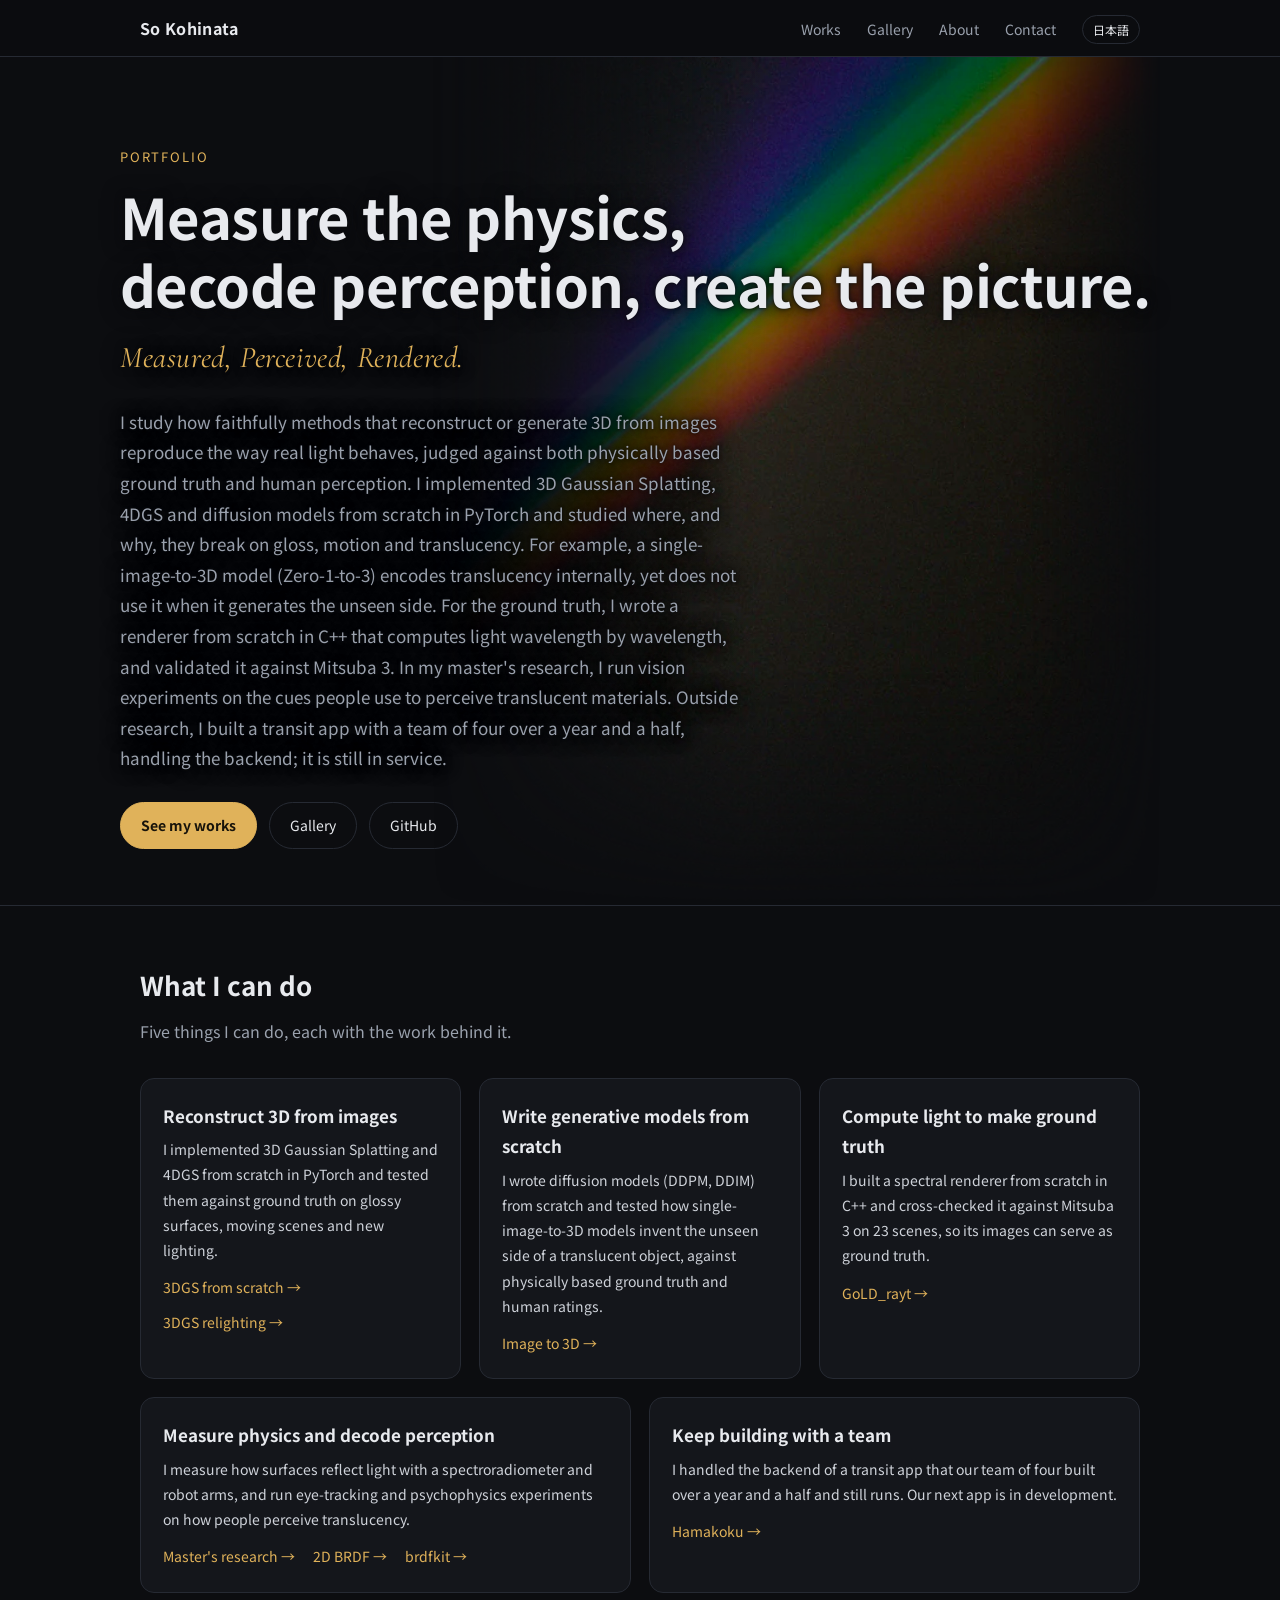
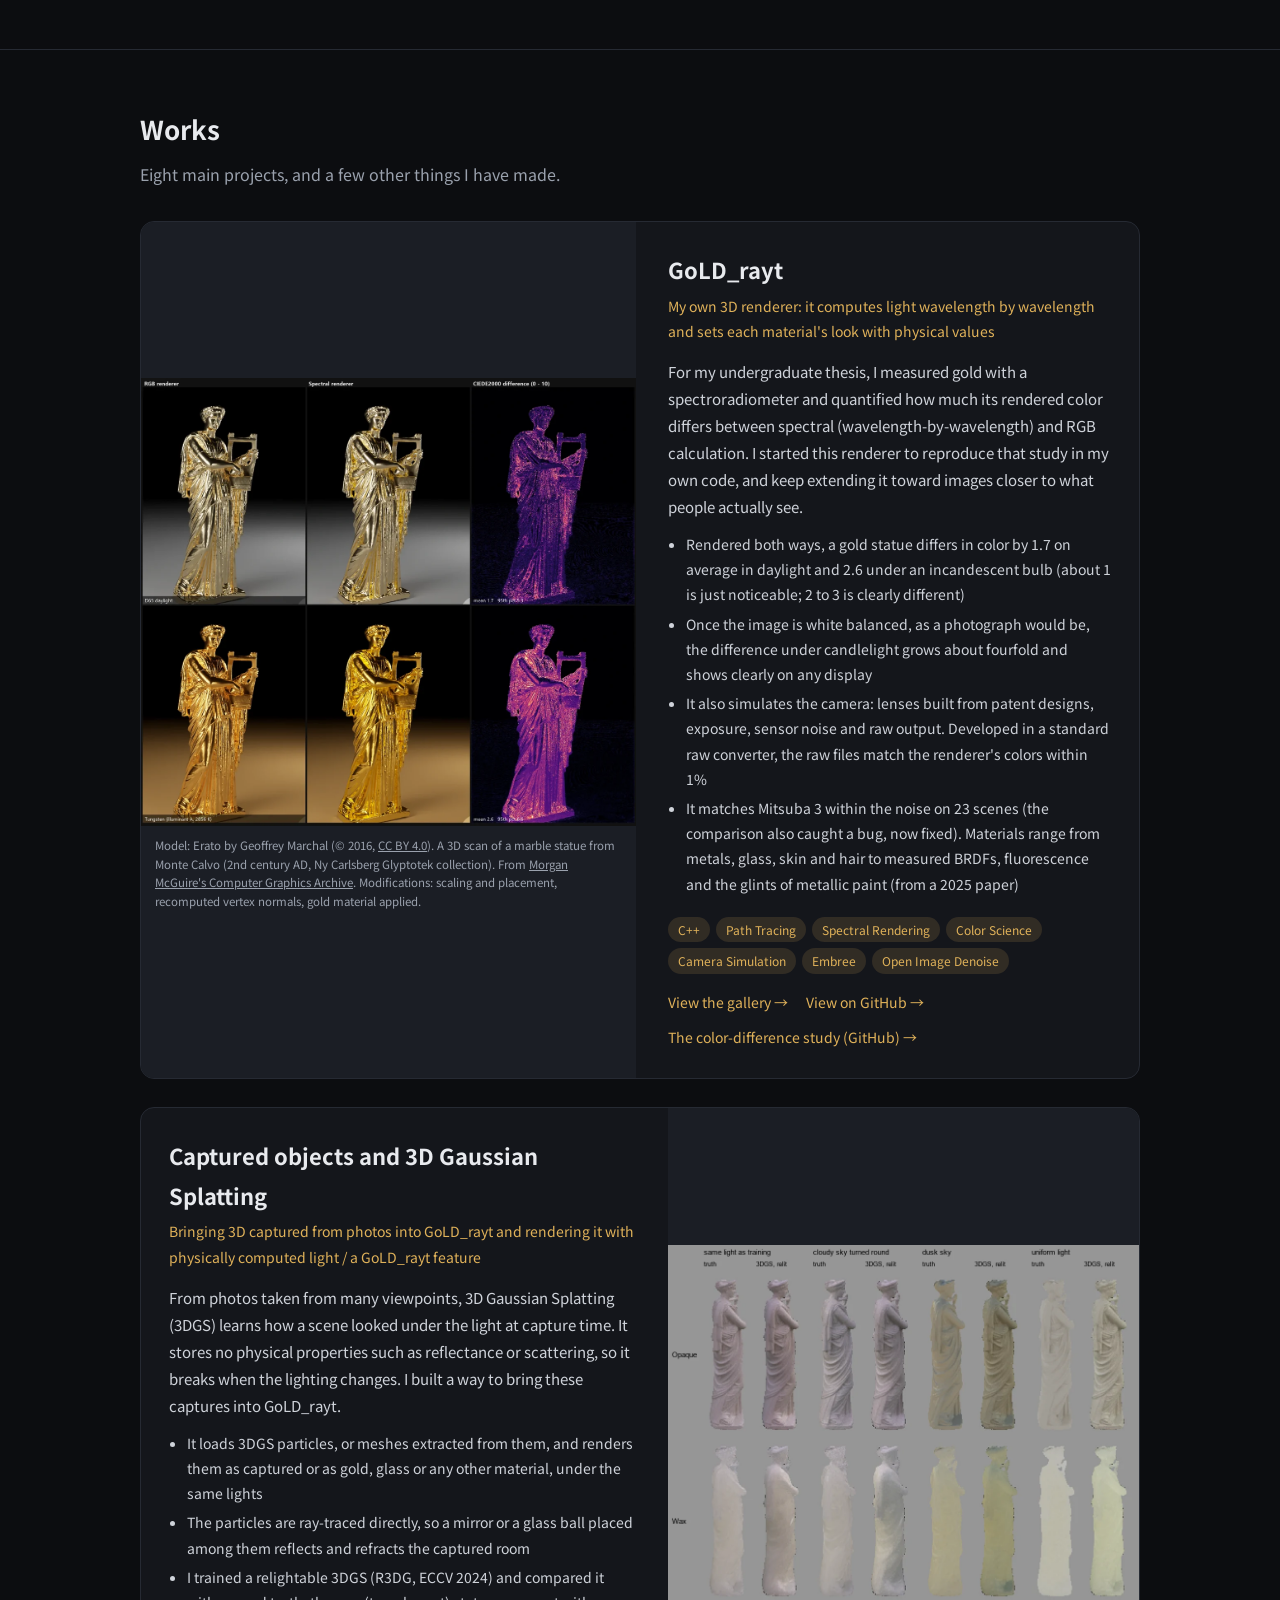
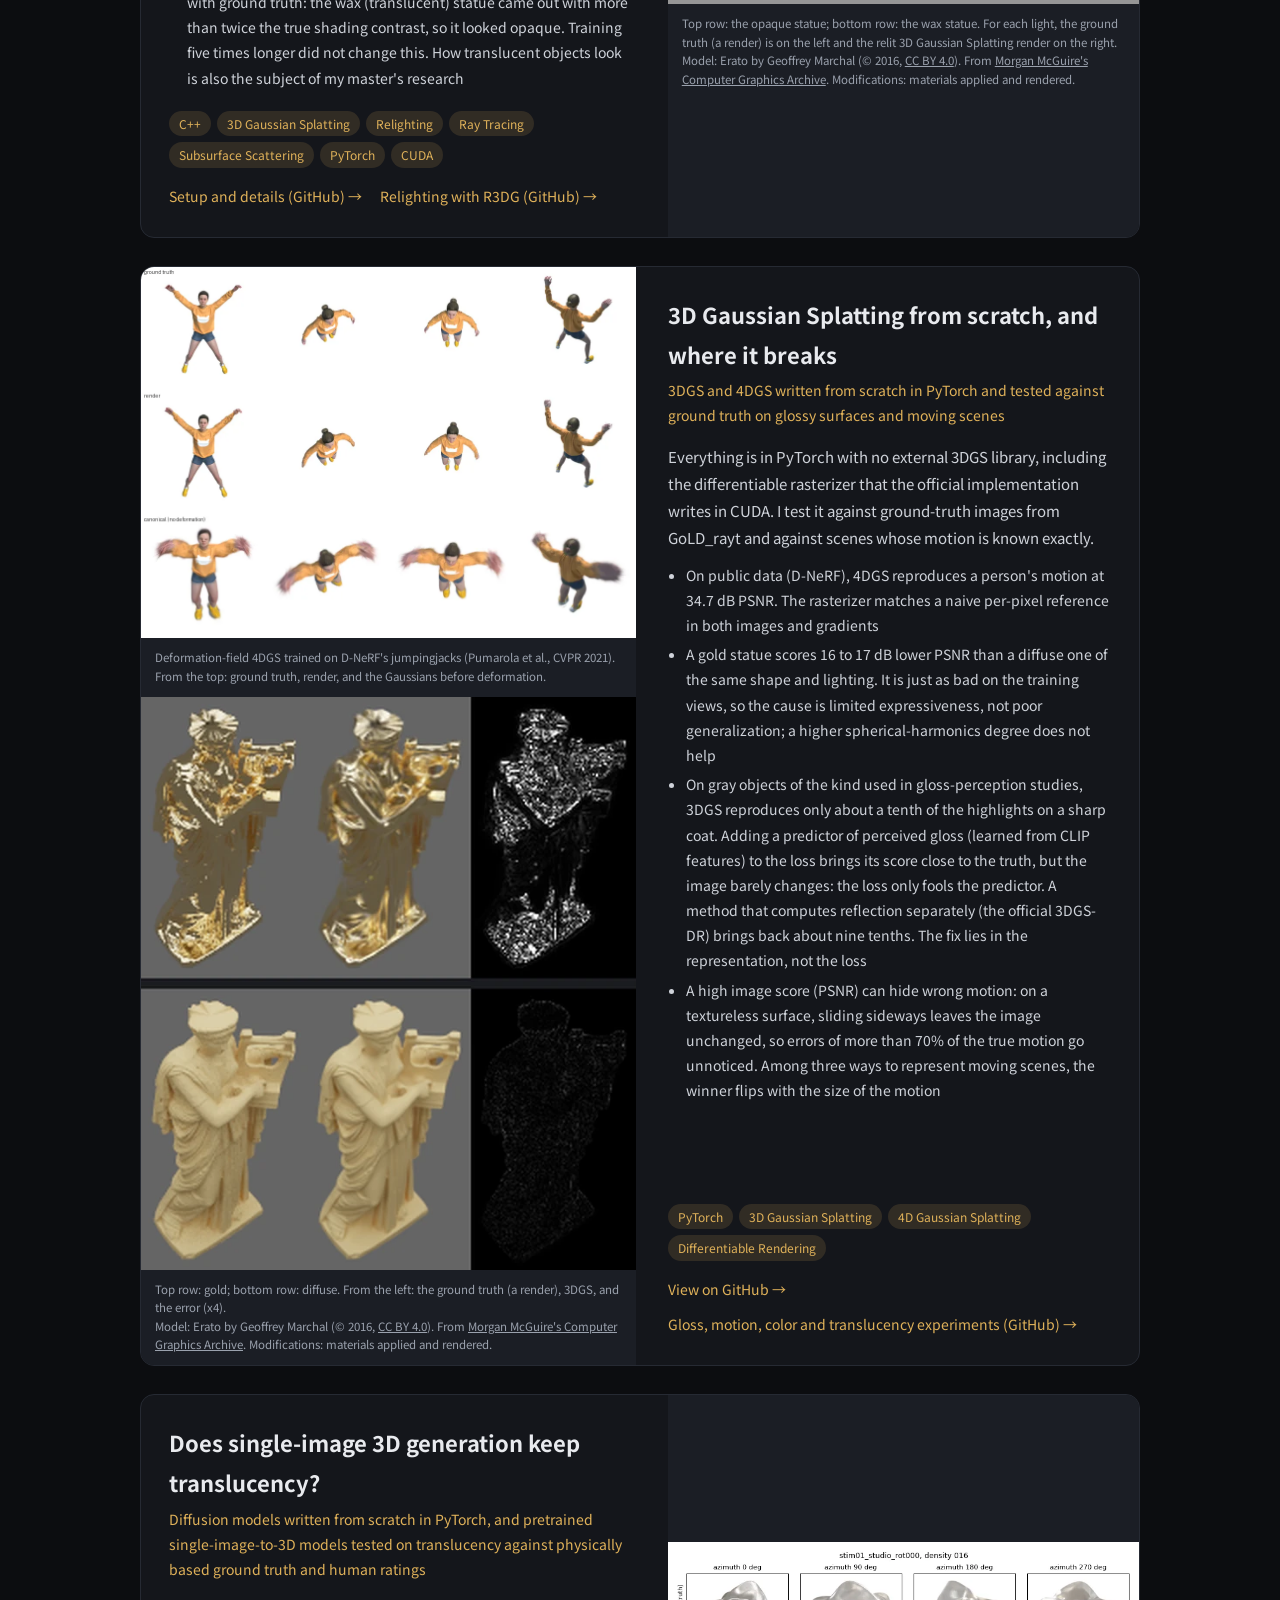
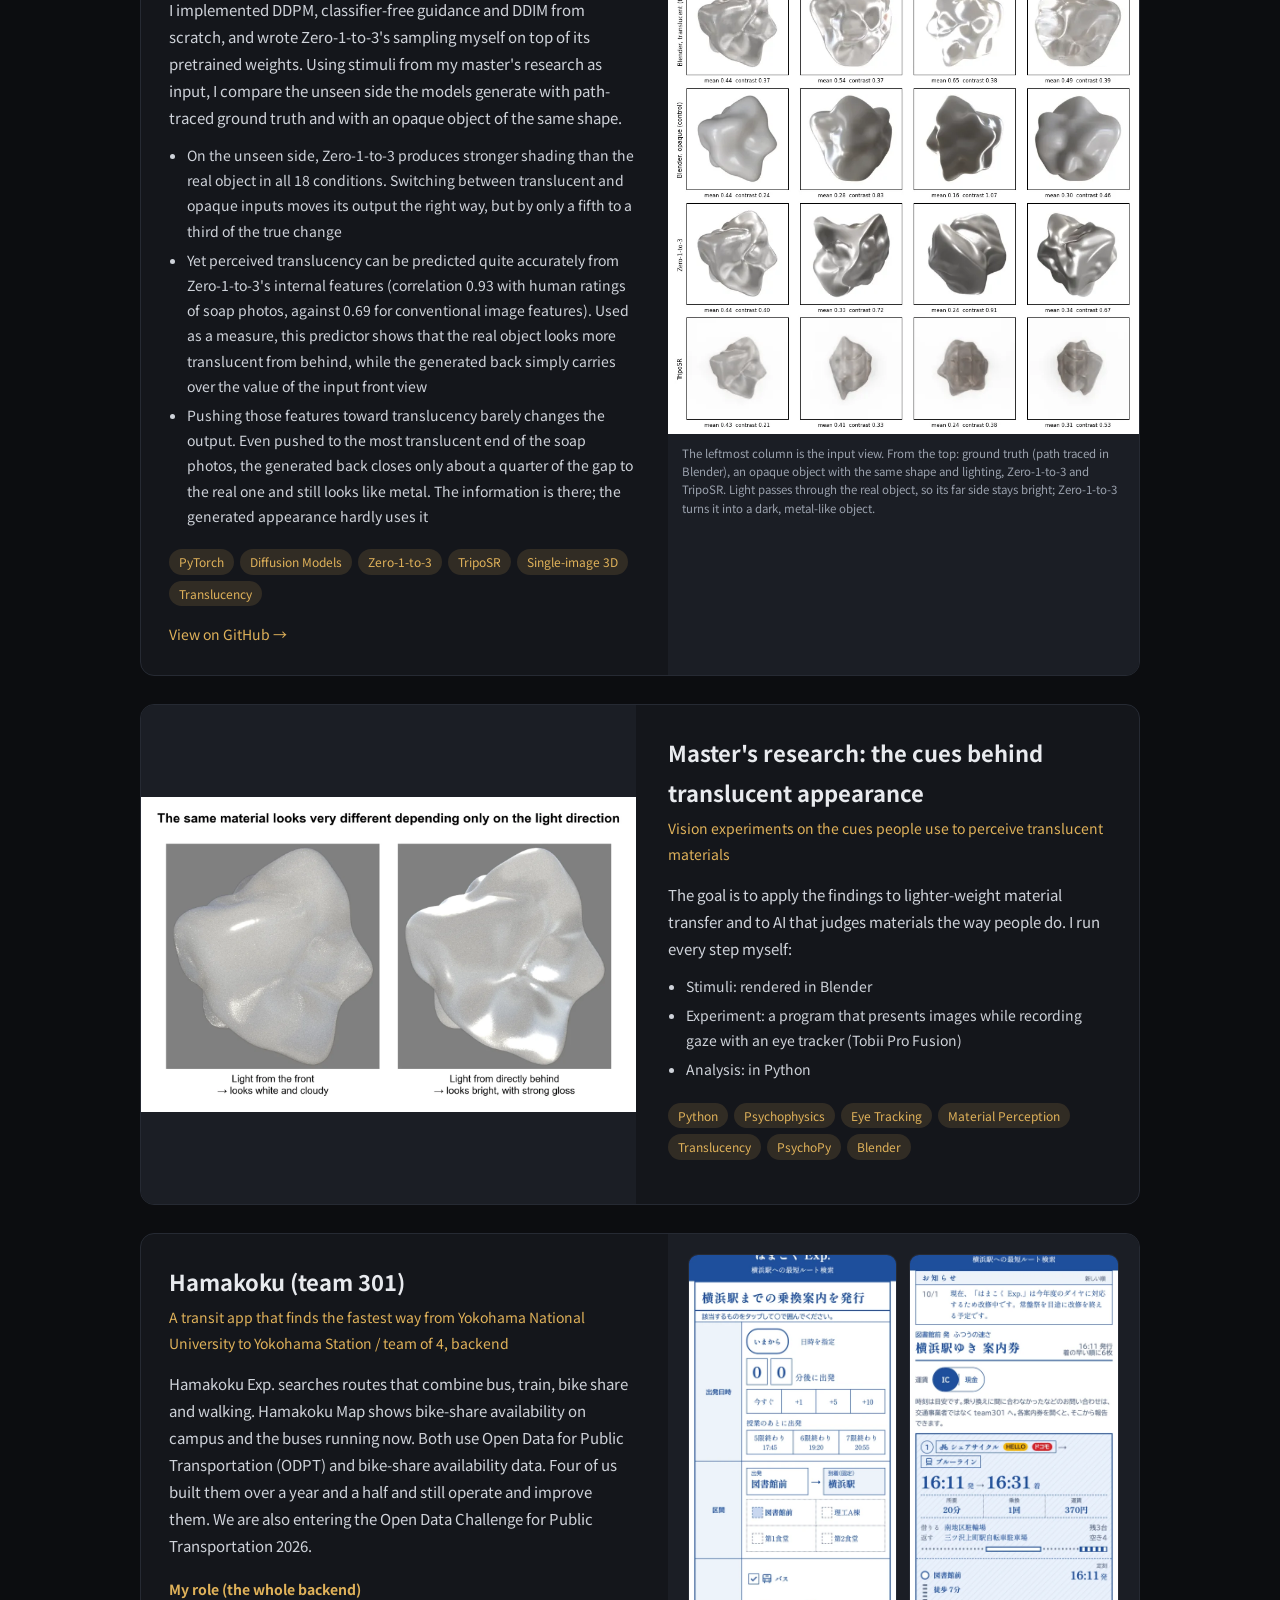
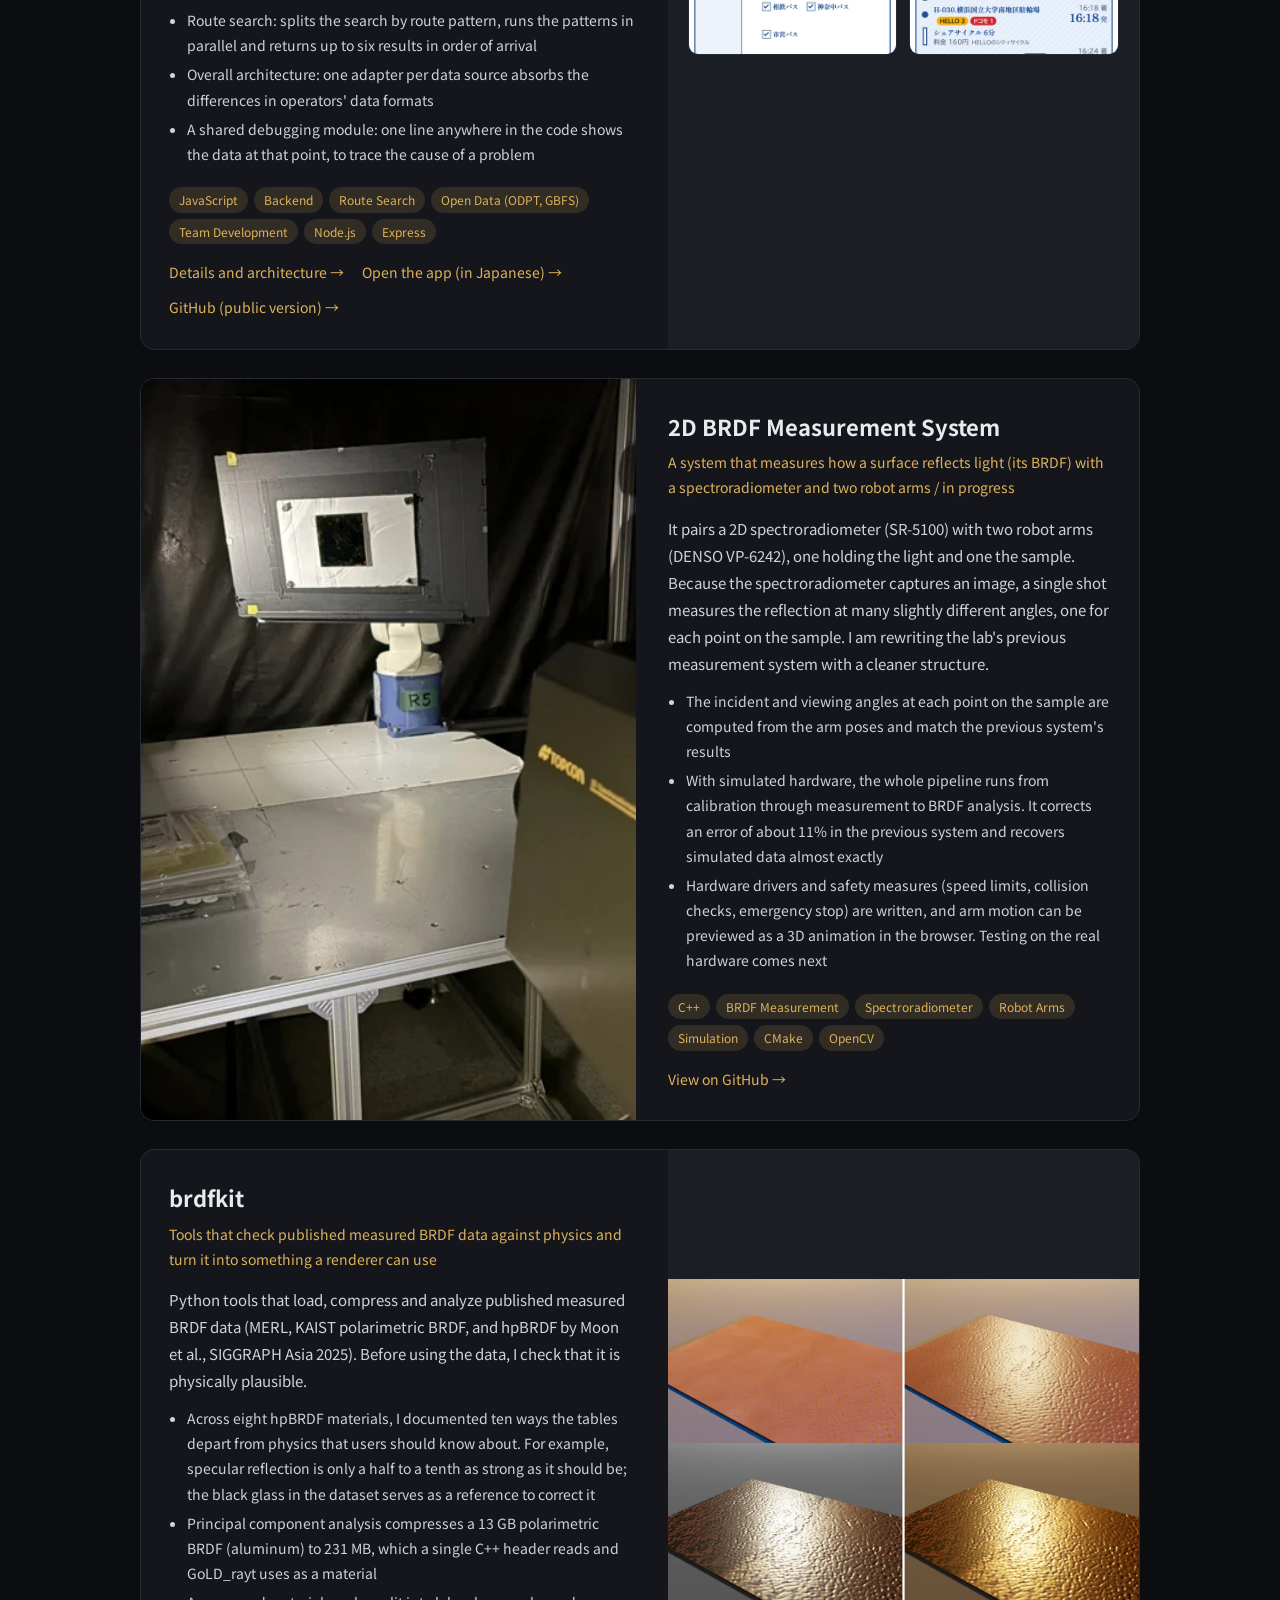
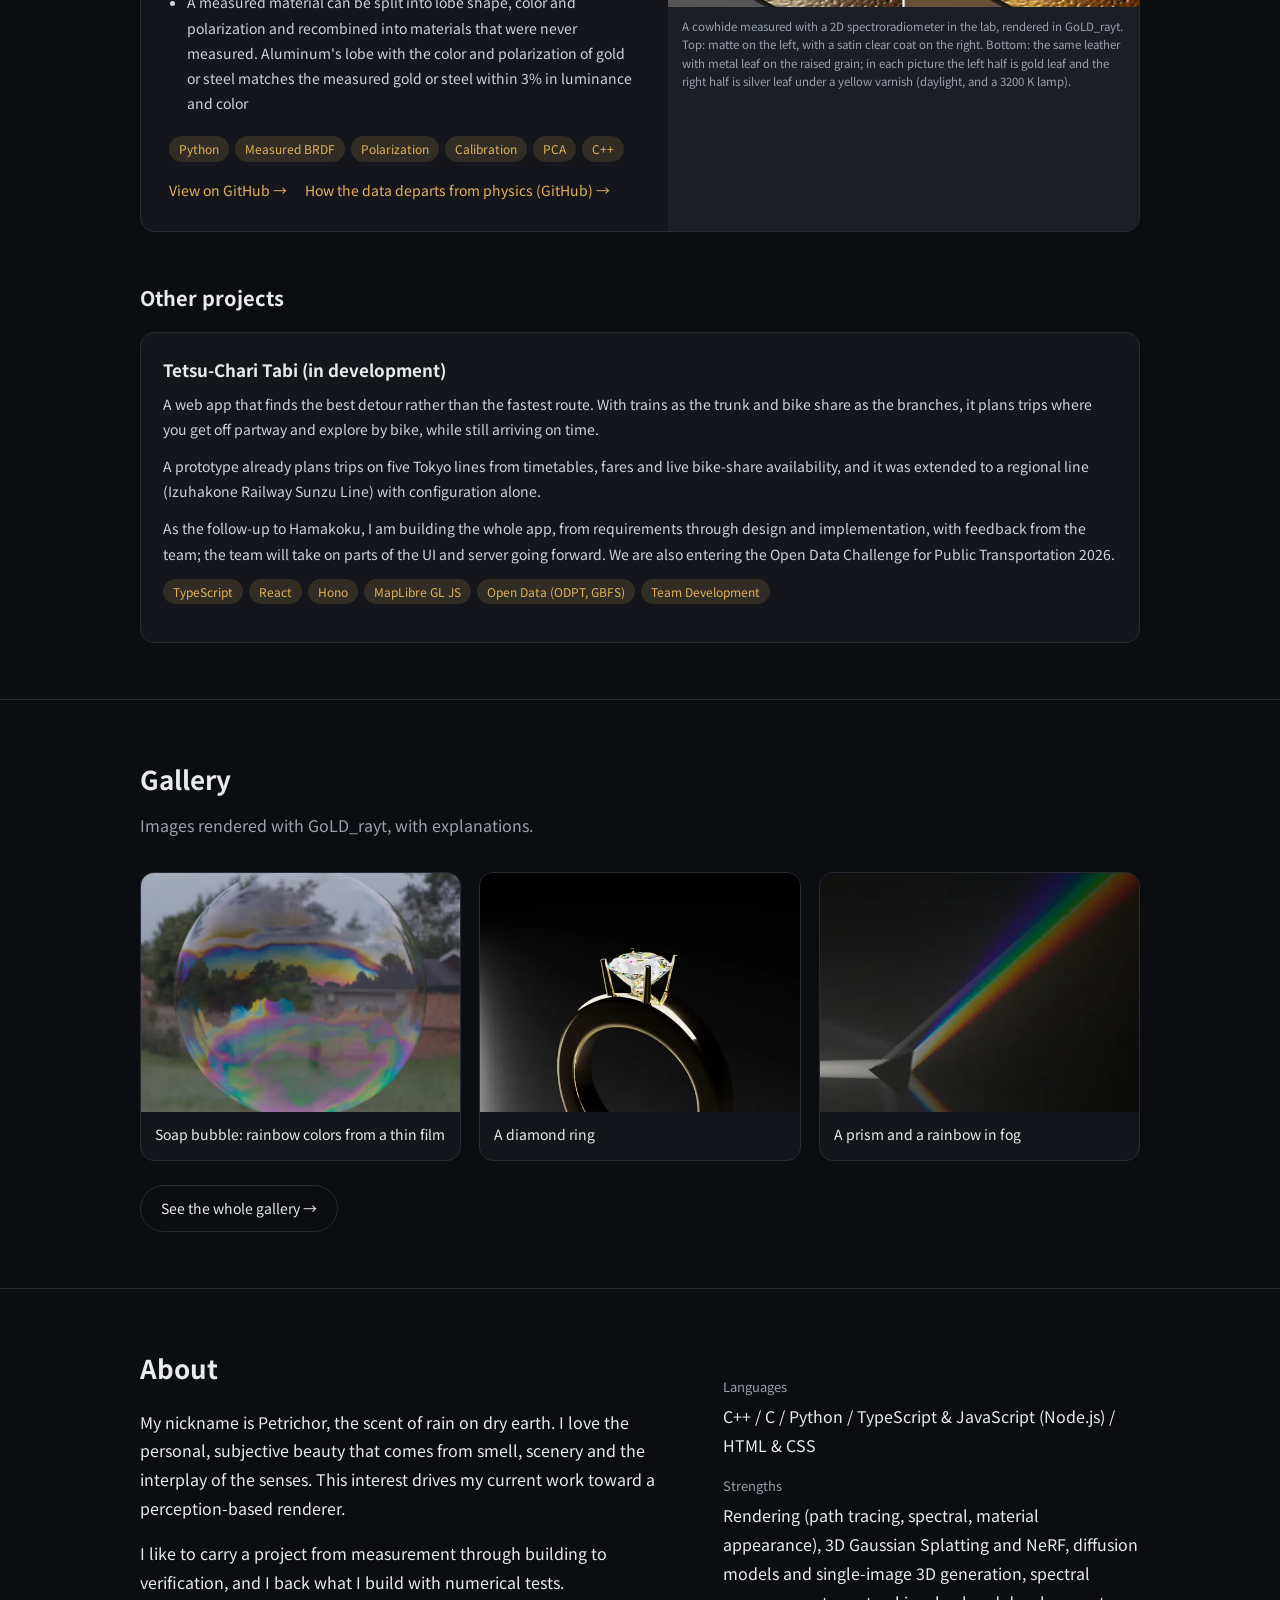
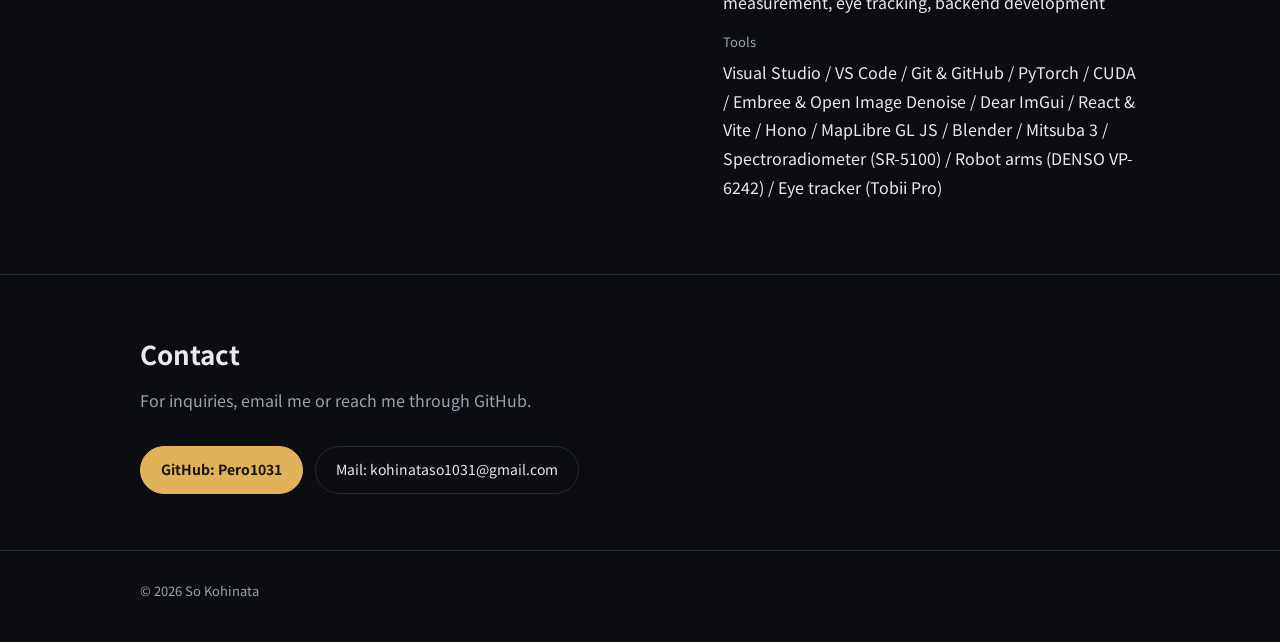
==== commit 6ebb8606: "Works: image-to-3d readout and embedding push, 3dgs-toy gloss perception; correlation 0.93 (ja/en) C" ====
--- a/en/index.html
+++ b/en/index.html
@@ -194,12 +194,13 @@
           <ul>
             <li>On public data (D-NeRF), 4DGS reproduces a person's motion at 34.7 dB PSNR. The rasterizer matches a naive per-pixel reference in both images and gradients</li>
             <li>A gold statue scores 16 to 17 dB lower PSNR than a diffuse one of the same shape and lighting. It is just as bad on the training views, so the cause is limited expressiveness, not poor generalization; a higher spherical-harmonics degree does not help</li>
+            <li>On gray objects of the kind used in gloss-perception studies, 3DGS reproduces only about a tenth of the highlights on a sharp coat. Adding a predictor of perceived gloss (learned from CLIP features) to the loss brings its score close to the truth, but the image barely changes: the loss only fools the predictor. A method that computes reflection separately (the official 3DGS-DR) brings back about nine tenths. The fix lies in the representation, not the loss</li>
             <li>A high image score (PSNR) can hide wrong motion: on a textureless surface, sliding sideways leaves the image unchanged, so errors of more than 70% of the true motion go unnoticed. Among three ways to represent moving scenes, the winner flips with the size of the motion</li>
           </ul>
           <div class="tags"><span class="tag">PyTorch</span><span class="tag">3D Gaussian Splatting</span><span class="tag">4D Gaussian Splatting</span><span class="tag">Differentiable Rendering</span></div>
           <div class="links">
             <a href="https://github.com/Pero1031/3dgs-toy" target="_blank" rel="noopener">View on GitHub →</a>
-            <a href="https://github.com/Pero1031/3dgs-toy#experiments" target="_blank" rel="noopener">Gloss, motion and translucency experiments (GitHub) →</a>
+            <a href="https://github.com/Pero1031/3dgs-toy#experiments" target="_blank" rel="noopener">Gloss, motion, color and translucency experiments (GitHub) →</a>
           </div>
         </div>
       </article>
@@ -219,7 +220,8 @@
           </p>
           <ul>
             <li>On the unseen side, Zero-1-to-3 produces stronger shading than the real object in all 18 conditions. Switching between translucent and opaque inputs moves its output the right way, but by only a fifth to a third of the true change</li>
-            <li>Yet perceived translucency can be predicted quite accurately from the models' internal features (correlation 0.92, against 0.69 for conventional image features). The information is there; the generated appearance just does not use it</li>
+            <li>Yet perceived translucency can be predicted quite accurately from Zero-1-to-3's internal features (correlation 0.93 with human ratings of soap photos, against 0.69 for conventional image features). Used as a measure, this predictor shows that the real object looks more translucent from behind, while the generated back simply carries over the value of the input front view</li>
+            <li>Pushing those features toward translucency barely changes the output. Even pushed to the most translucent end of the soap photos, the generated back closes only about a quarter of the gap to the real one and still looks like metal. The information is there; the generated appearance hardly uses it</li>
           </ul>
           <div class="tags"><span class="tag">PyTorch</span><span class="tag">Diffusion Models</span><span class="tag">Zero-1-to-3</span><span class="tag">TripoSR</span><span class="tag">Single-image 3D</span><span class="tag">Translucency</span></div>
           <div class="links">
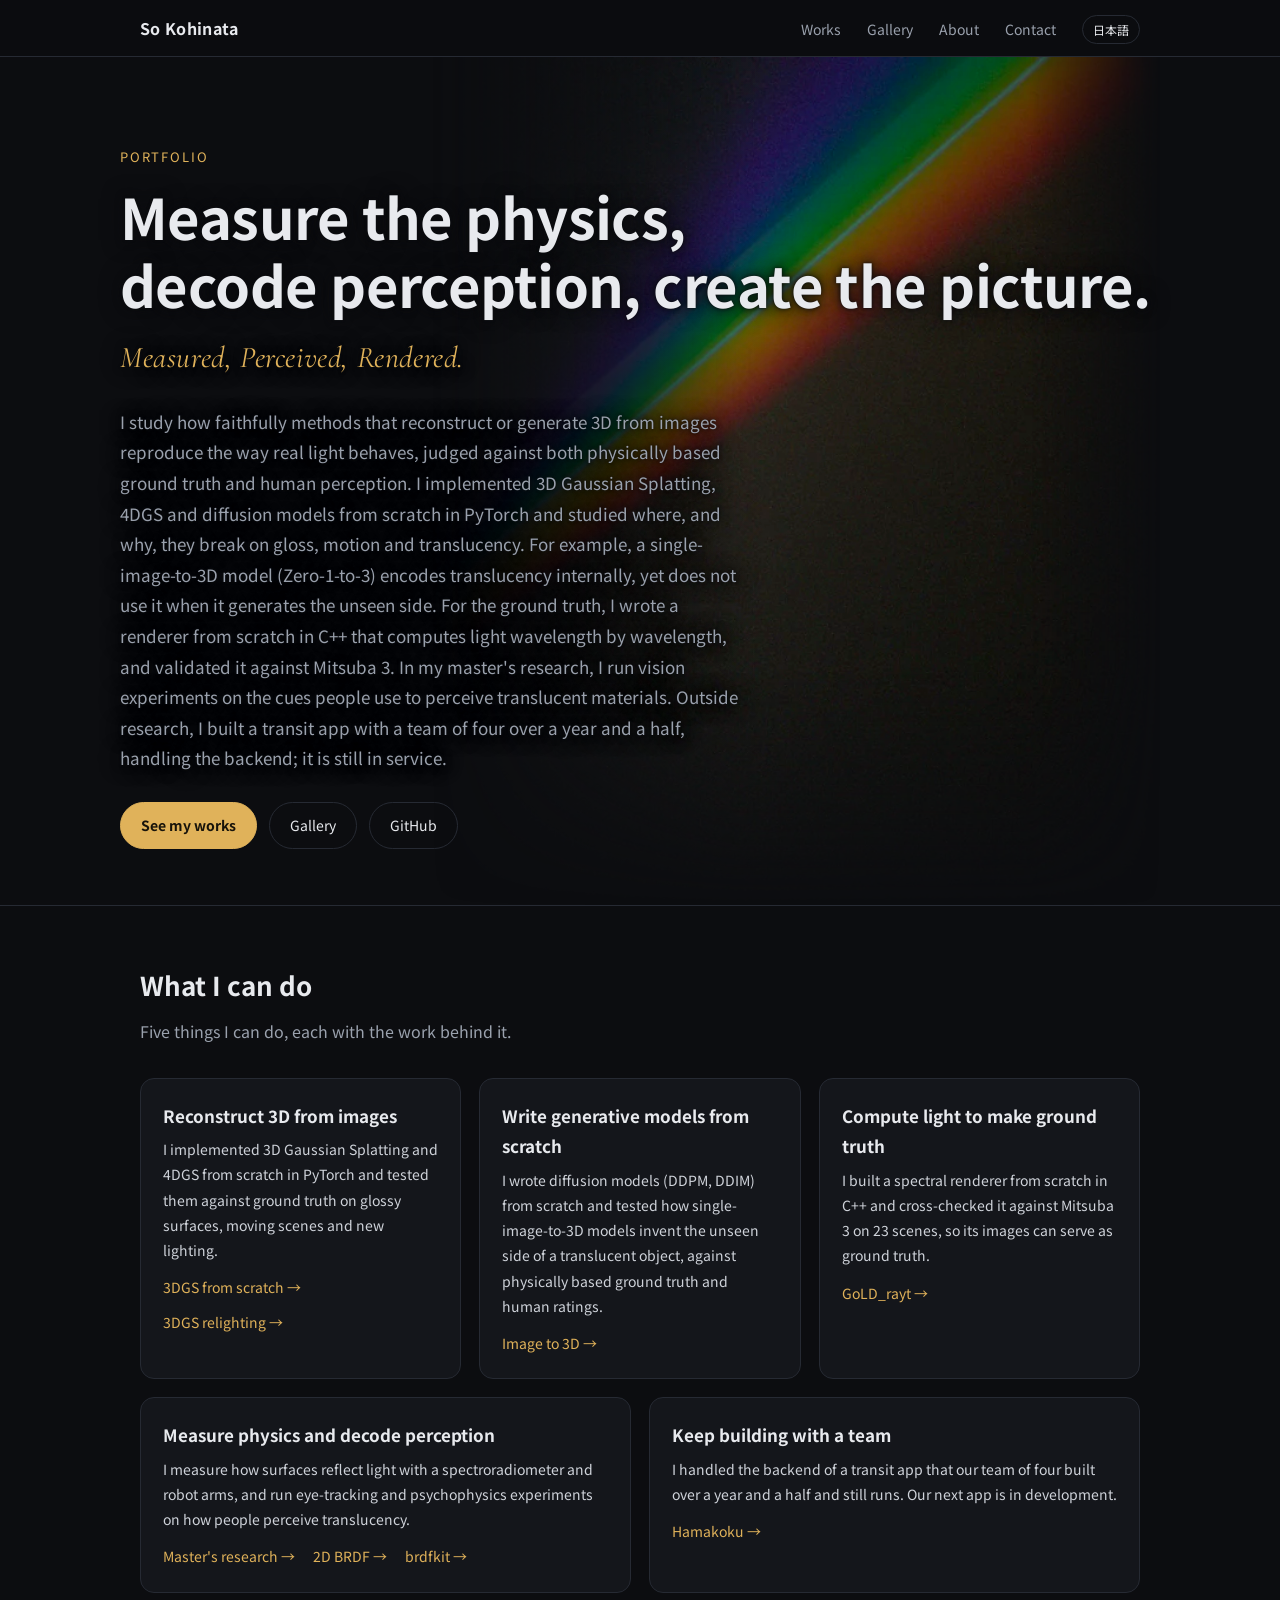
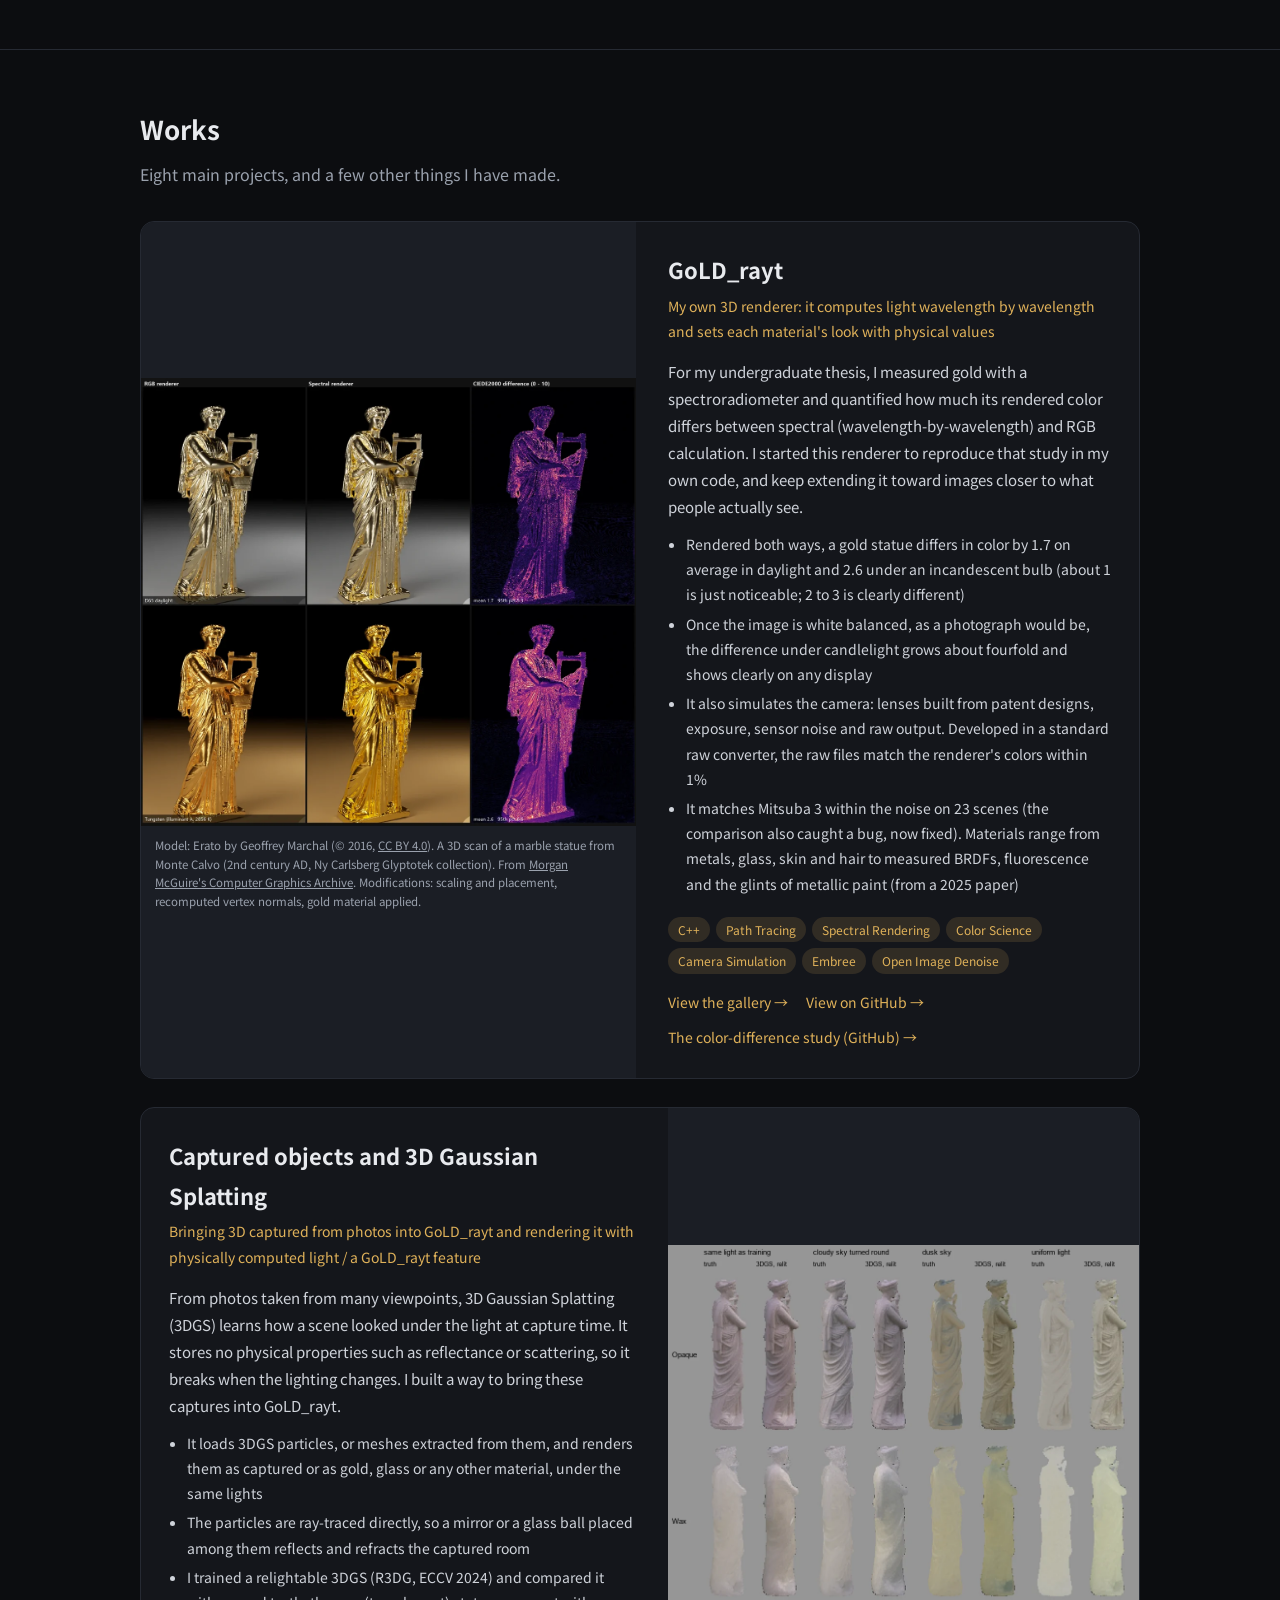
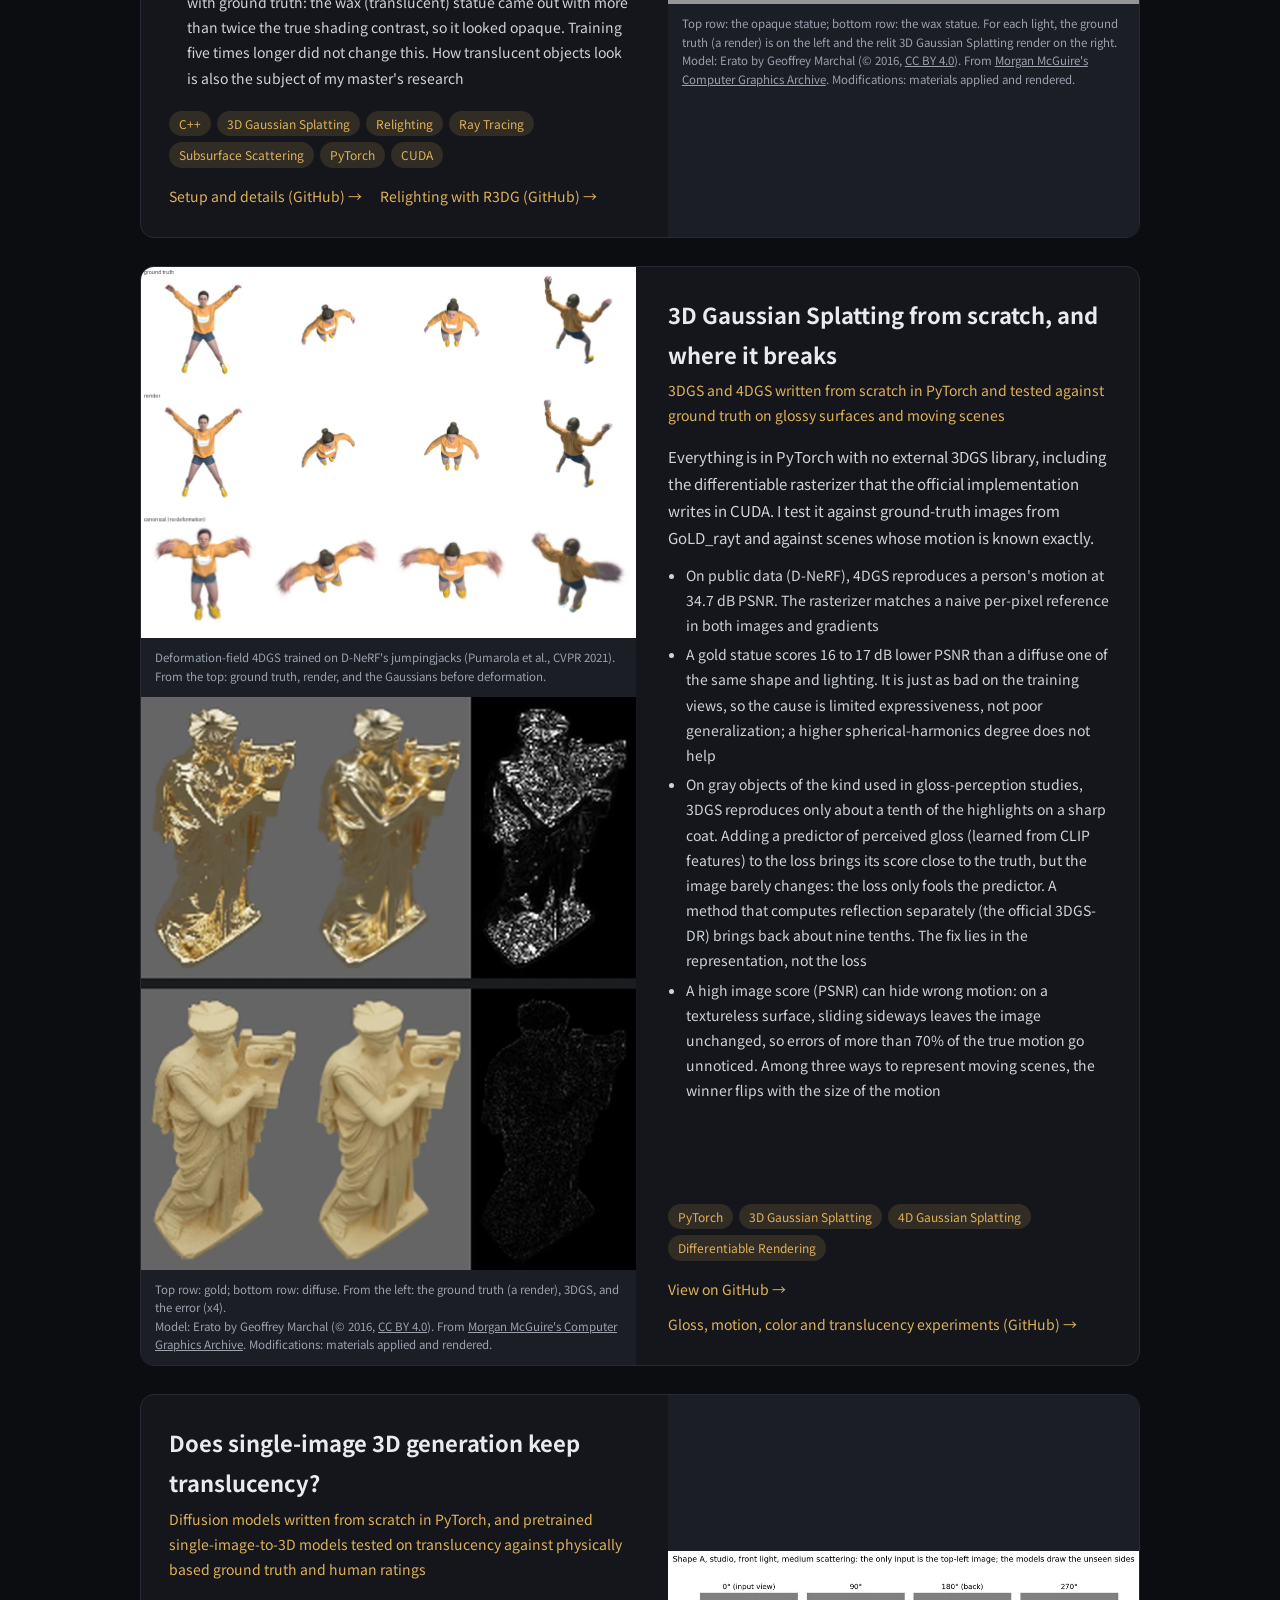
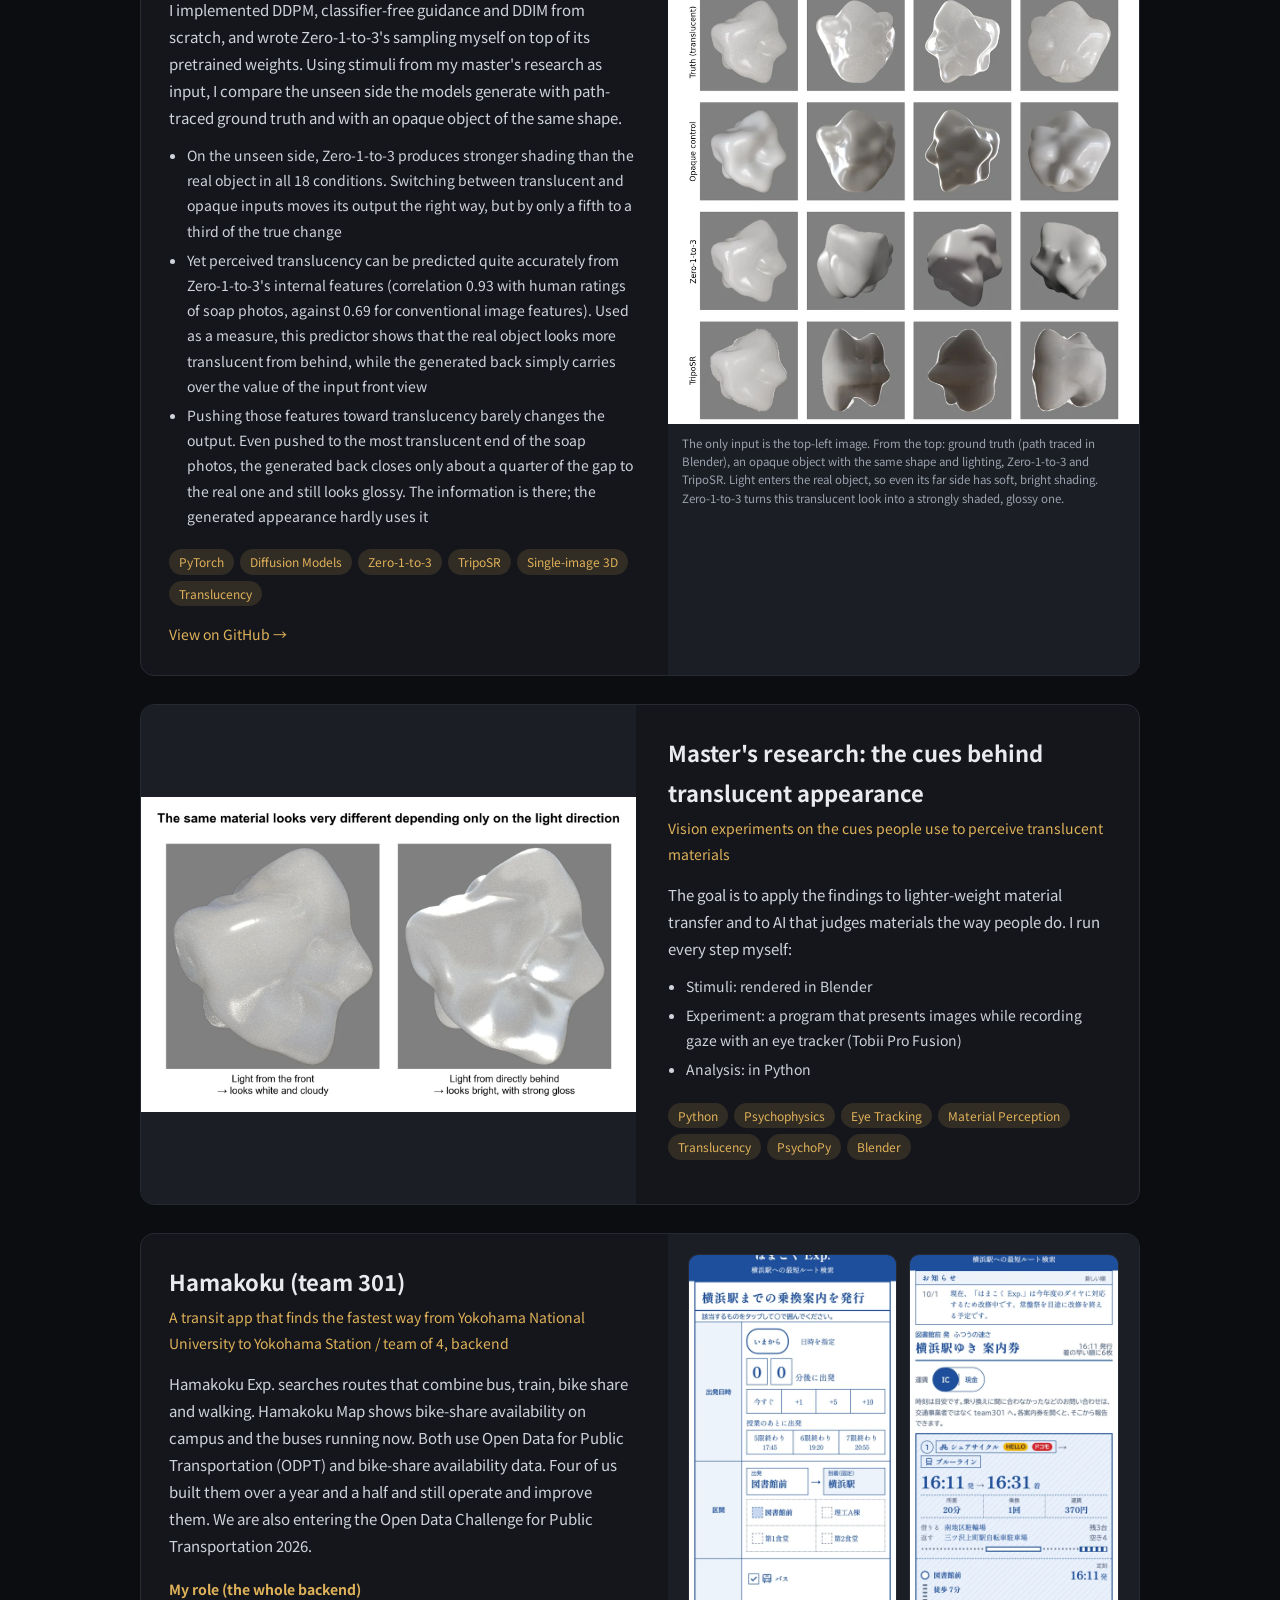
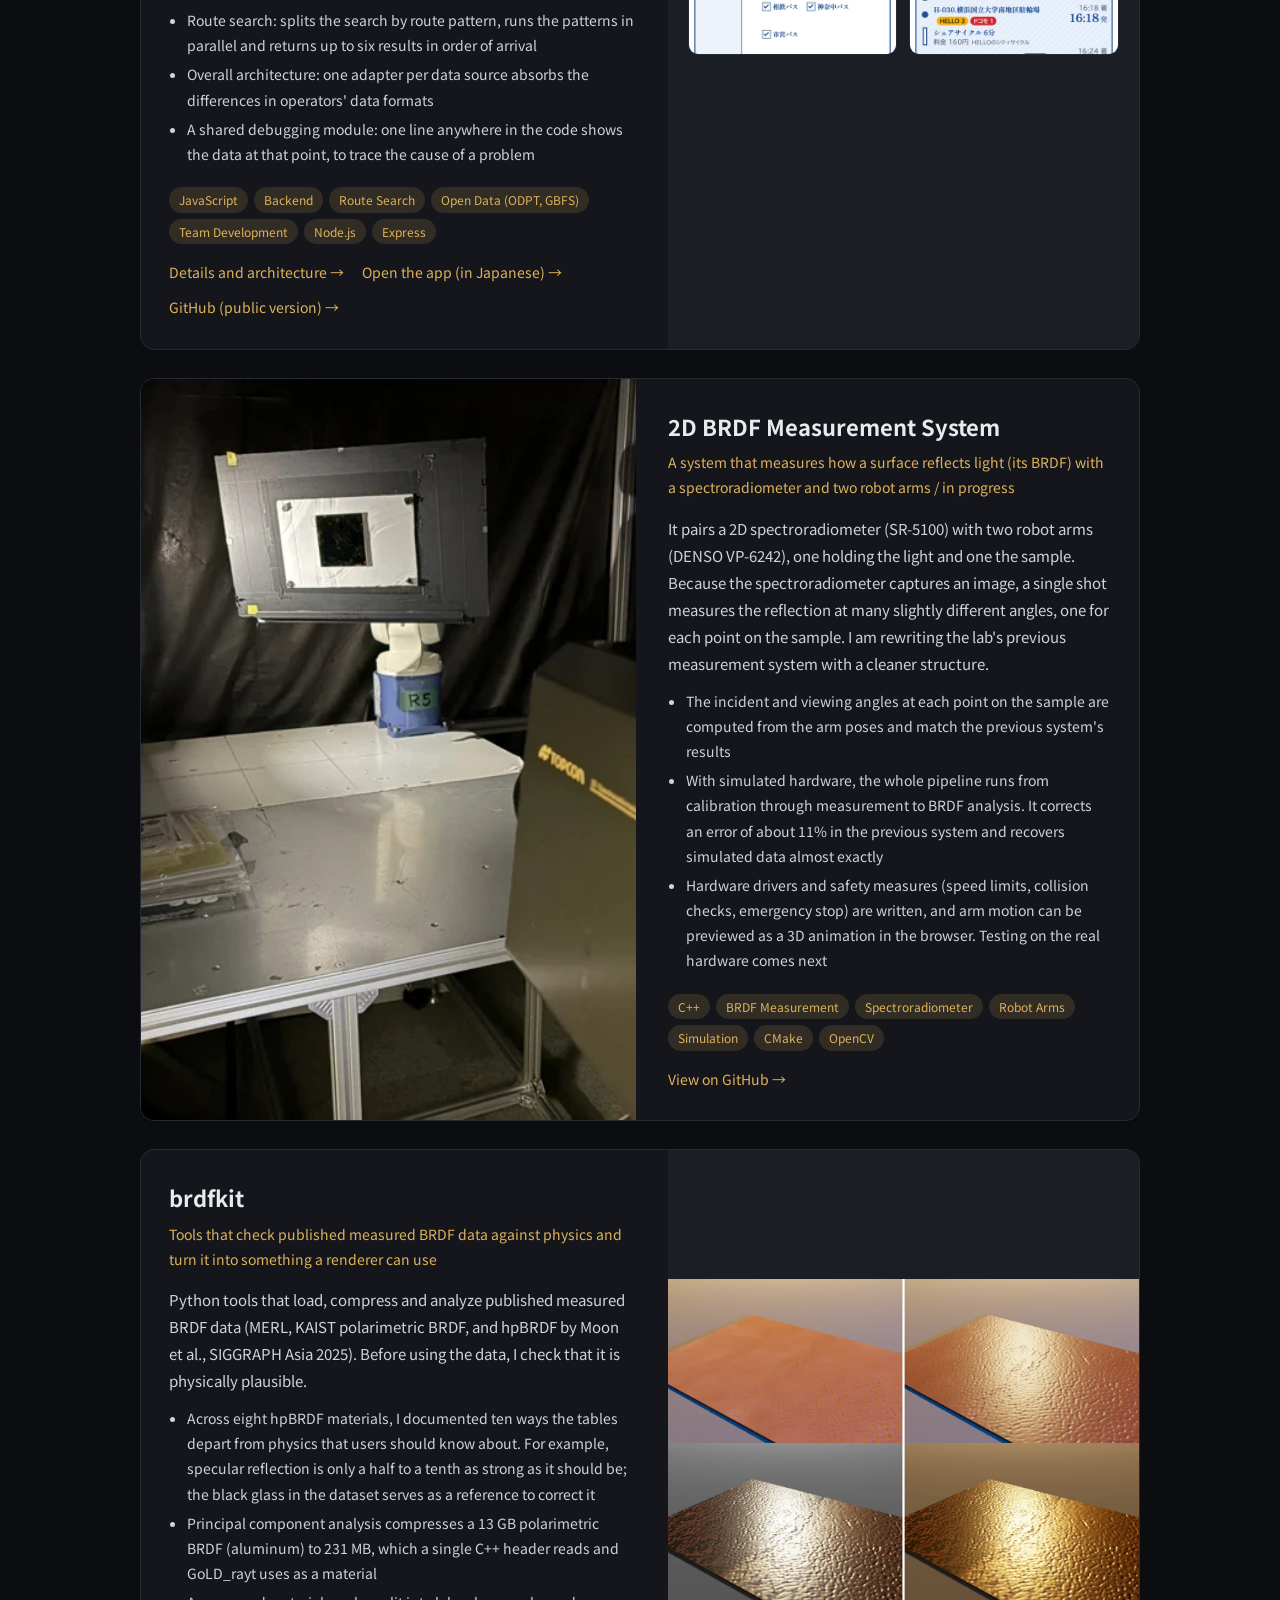
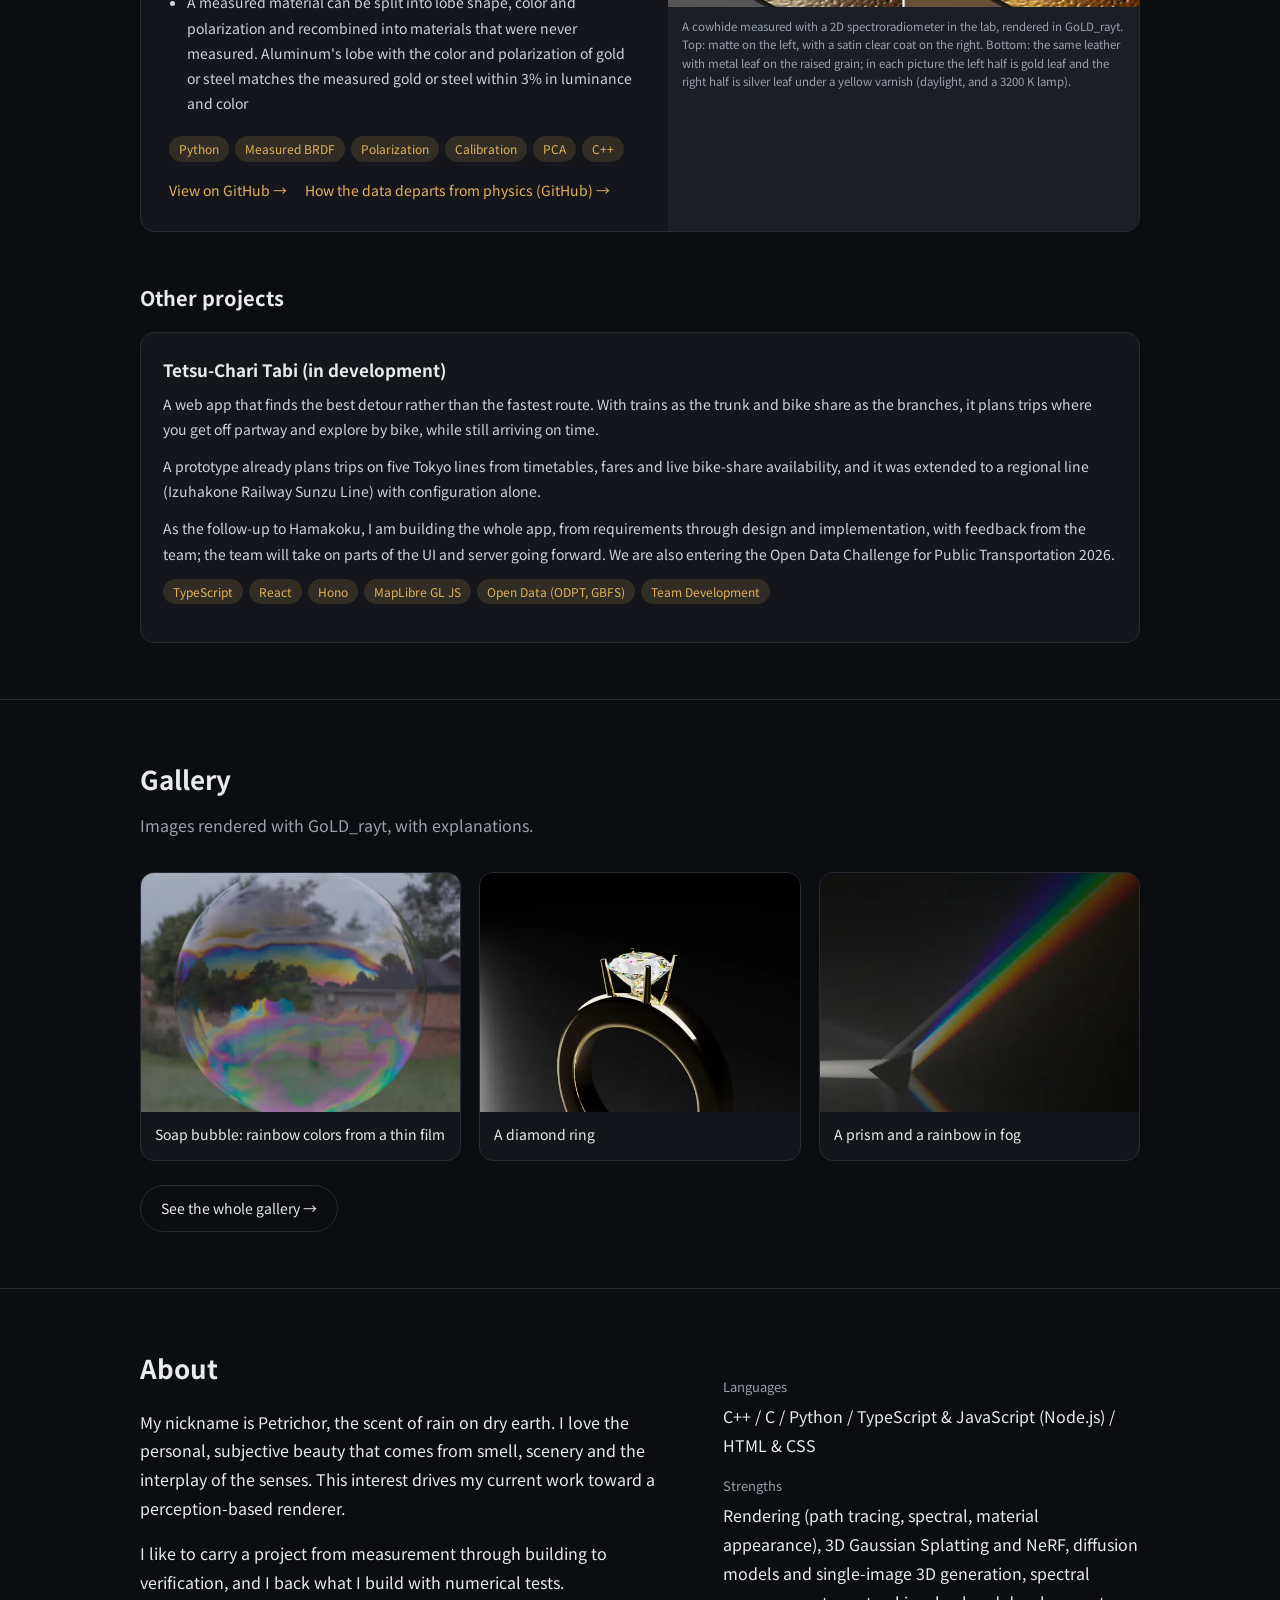
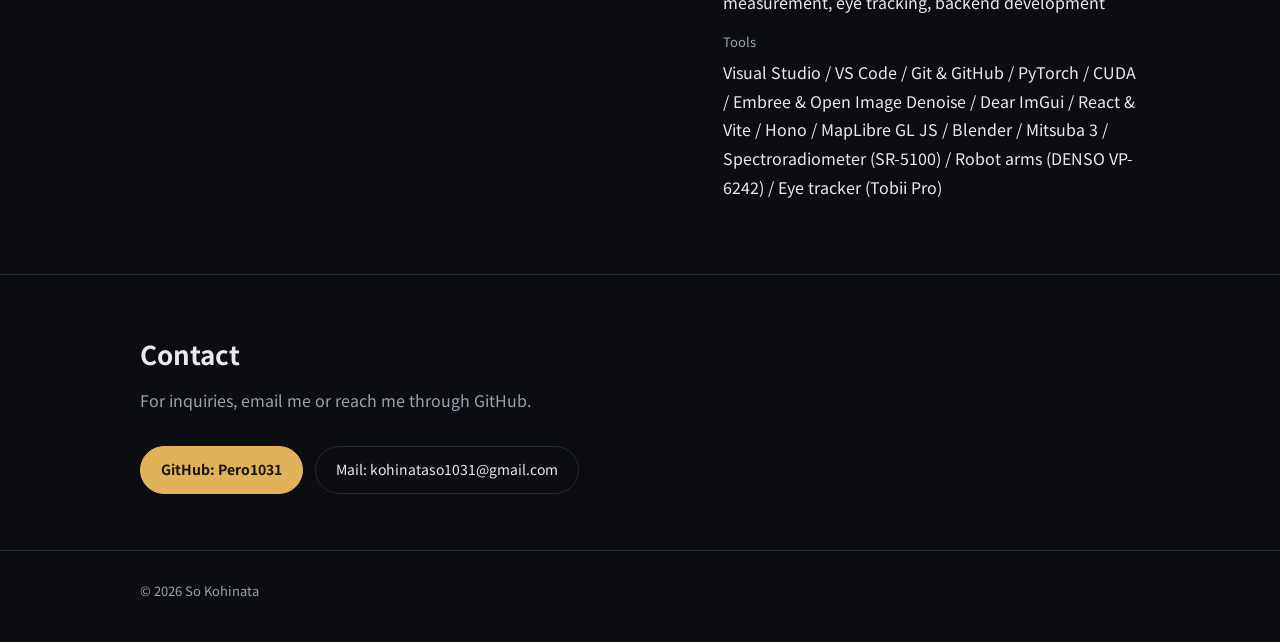
==== commit f239f241: "image-to-3d card: gray-background figure of equal-sized views (front light, ja/en); caption says the" ====
--- a/en/index.html
+++ b/en/index.html
@@ -208,8 +208,8 @@
       <!-- image-to-3d-diffusion -->
       <article class="work flip" id="work-i3d">
         <div class="media">
-          <img class="contain" src="../assets/i3d-translucent-views.webp" width="792" height="827" alt="A translucent object seen from four directions. From the top: ground truth, an opaque object of the same shape, Zero-1-to-3's output and TripoSR's output. The truth stays bright from behind; Zero-1-to-3 makes a dark, metal-like object" loading="lazy">
-          <p class="credit">The leftmost column is the input view. From the top: ground truth (path traced in Blender), an opaque object with the same shape and lighting, Zero-1-to-3 and TripoSR. Light passes through the real object, so its far side stays bright; Zero-1-to-3 turns it into a dark, metal-like object.</p>
+          <img class="contain" src="../assets/i3d-views-front-en.webp" width="900" height="902" alt="A translucent object seen from four directions. From the top: ground truth, an opaque object of the same shape, Zero-1-to-3's output and TripoSR's output. The truth stays soft and bright from behind; Zero-1-to-3 makes it strongly shaded and glossy" loading="lazy">
+          <p class="credit">The only input is the top-left image. From the top: ground truth (path traced in Blender), an opaque object with the same shape and lighting, Zero-1-to-3 and TripoSR. Light enters the real object, so even its far side has soft, bright shading. Zero-1-to-3 turns this translucent look into a strongly shaded, glossy one.</p>
         </div>
         <div class="body">
           <h3>Does single-image 3D generation keep translucency?</h3>
@@ -221,7 +221,7 @@
           <ul>
             <li>On the unseen side, Zero-1-to-3 produces stronger shading than the real object in all 18 conditions. Switching between translucent and opaque inputs moves its output the right way, but by only a fifth to a third of the true change</li>
             <li>Yet perceived translucency can be predicted quite accurately from Zero-1-to-3's internal features (correlation 0.93 with human ratings of soap photos, against 0.69 for conventional image features). Used as a measure, this predictor shows that the real object looks more translucent from behind, while the generated back simply carries over the value of the input front view</li>
-            <li>Pushing those features toward translucency barely changes the output. Even pushed to the most translucent end of the soap photos, the generated back closes only about a quarter of the gap to the real one and still looks like metal. The information is there; the generated appearance hardly uses it</li>
+            <li>Pushing those features toward translucency barely changes the output. Even pushed to the most translucent end of the soap photos, the generated back closes only about a quarter of the gap to the real one and still looks glossy. The information is there; the generated appearance hardly uses it</li>
           </ul>
           <div class="tags"><span class="tag">PyTorch</span><span class="tag">Diffusion Models</span><span class="tag">Zero-1-to-3</span><span class="tag">TripoSR</span><span class="tag">Single-image 3D</span><span class="tag">Translucency</span></div>
           <div class="links">
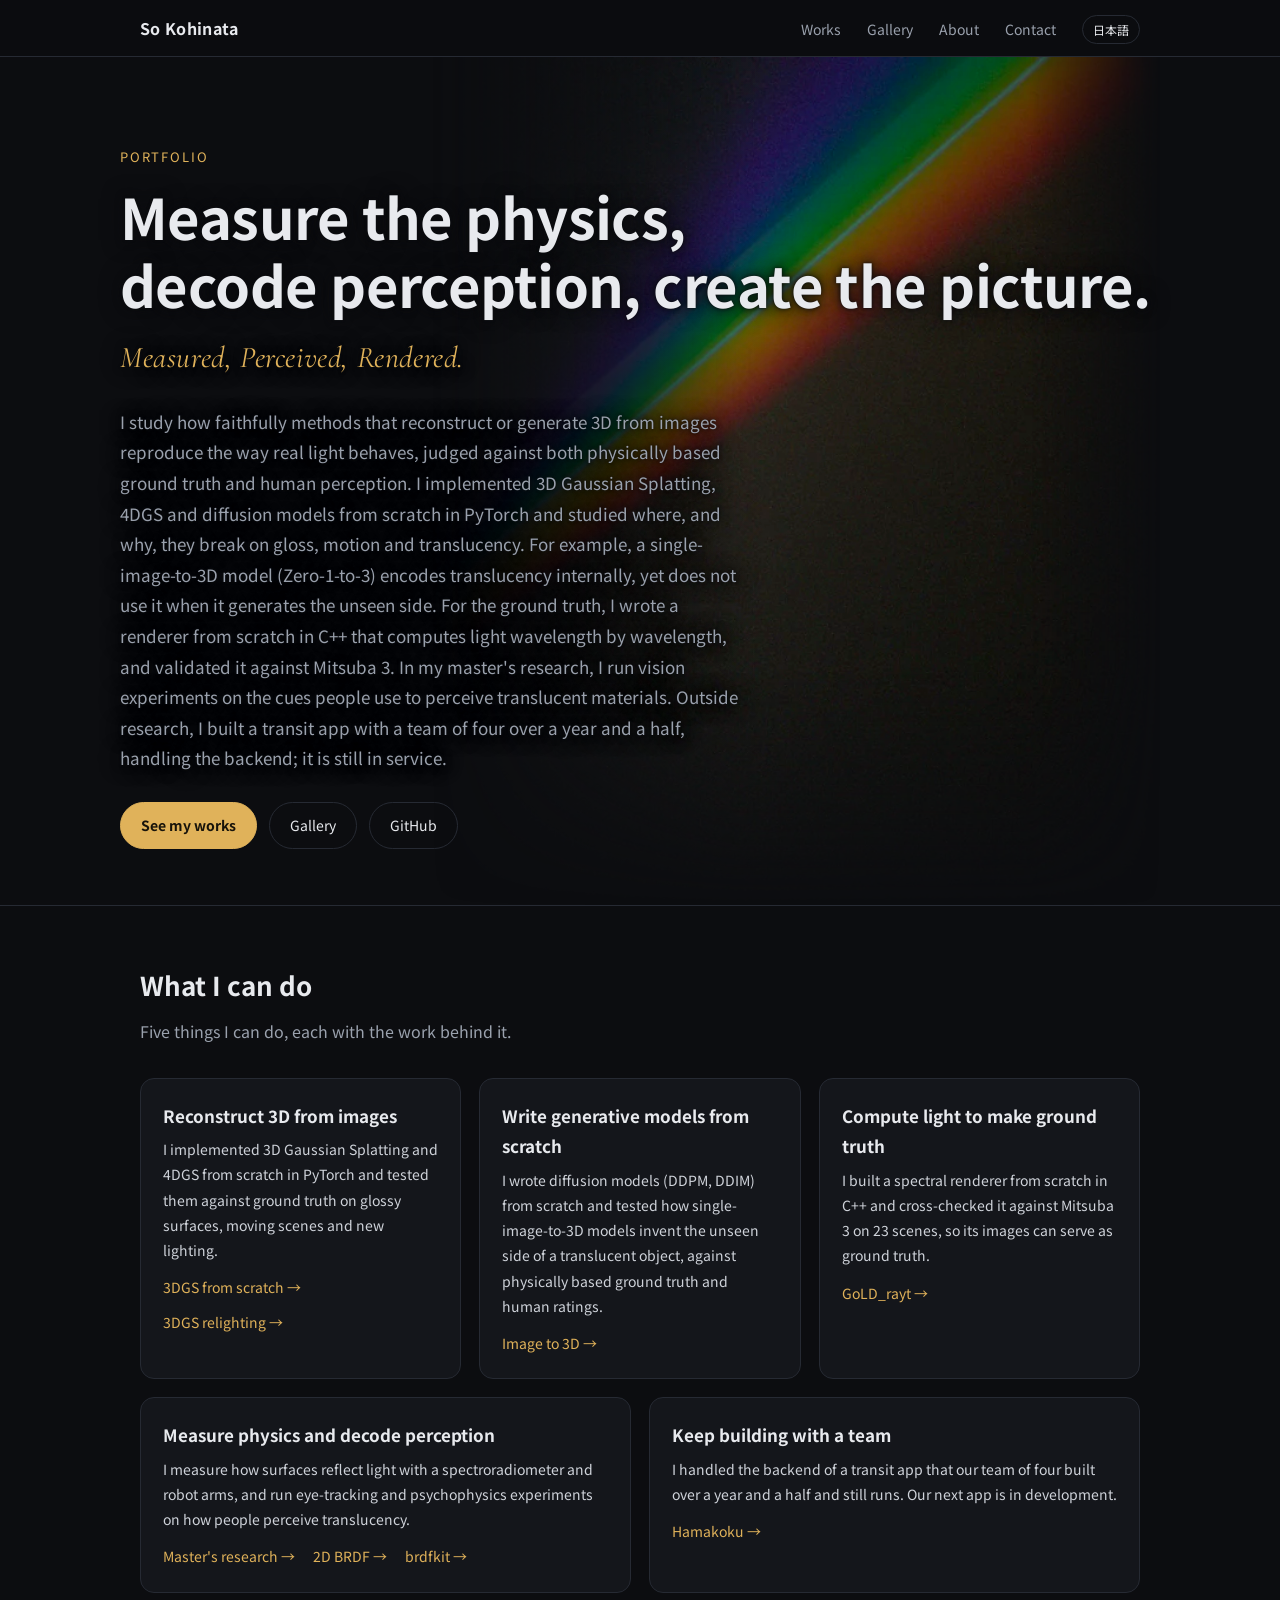
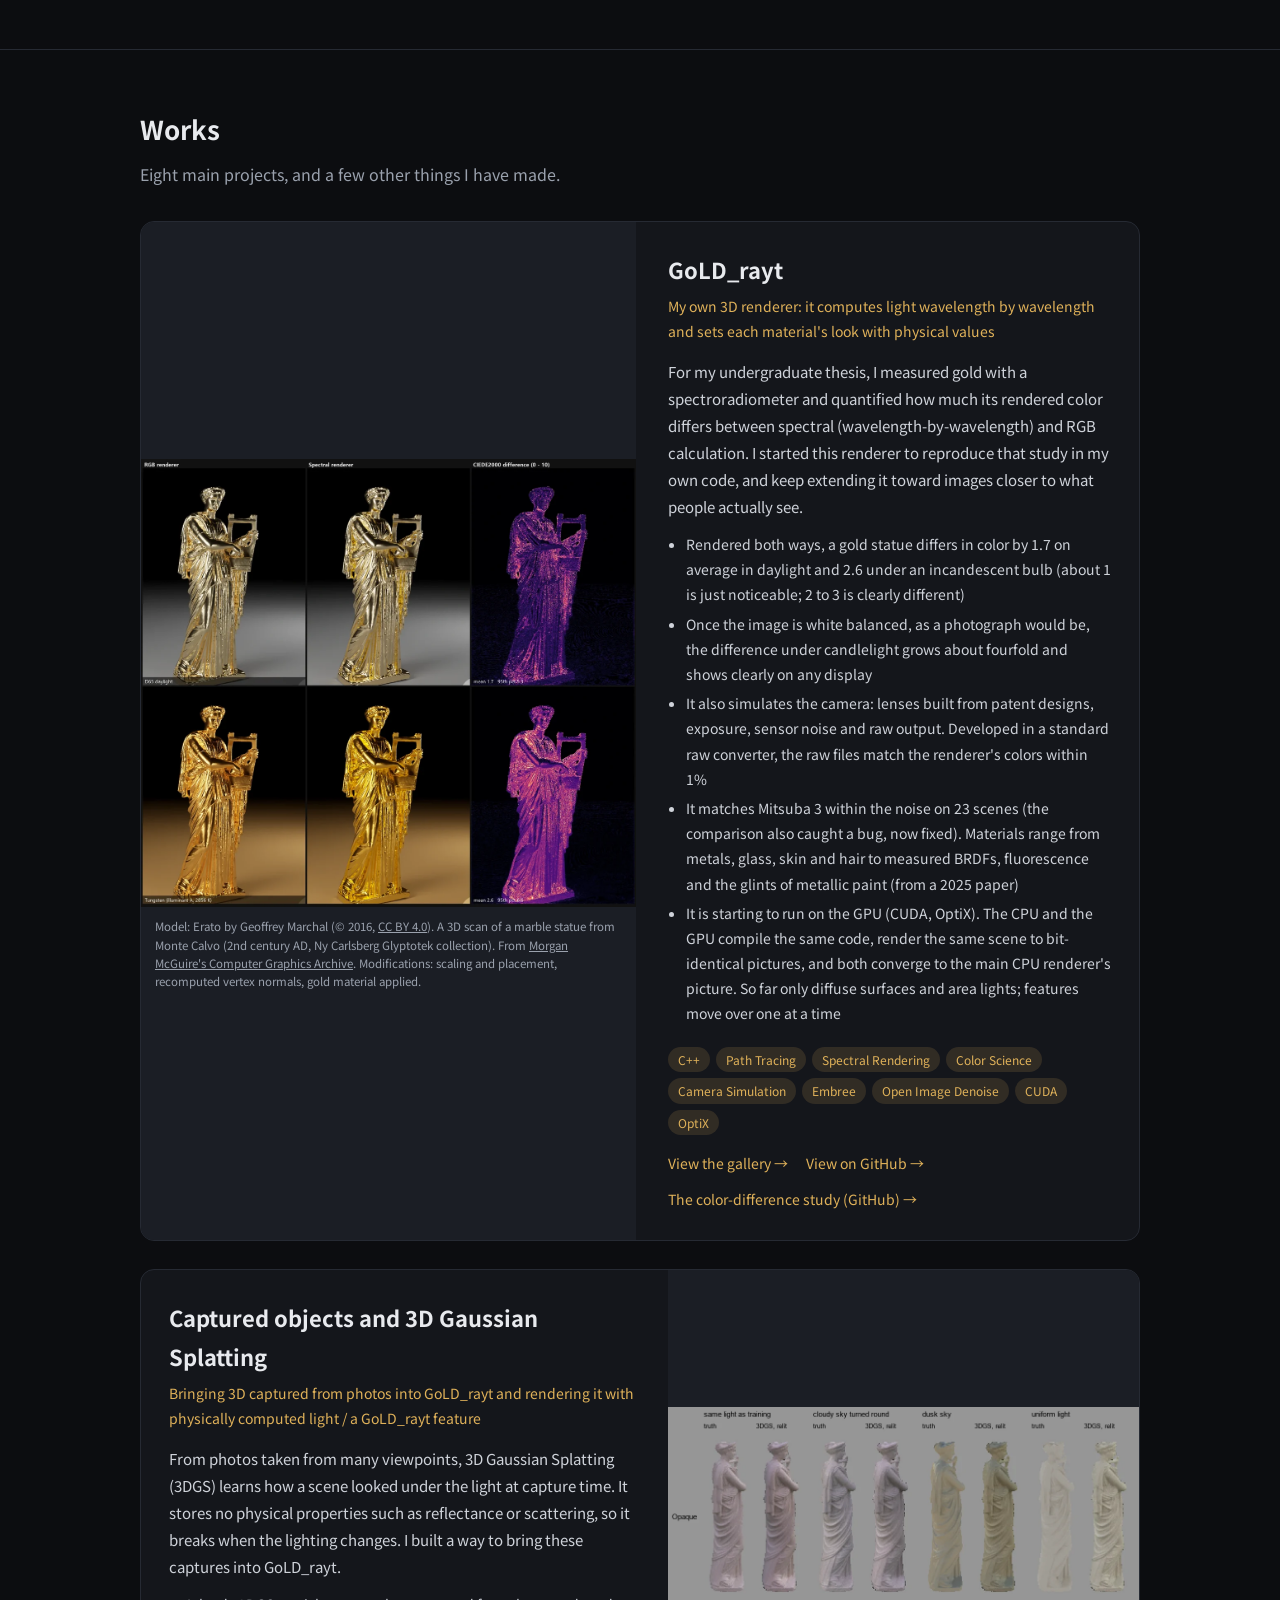
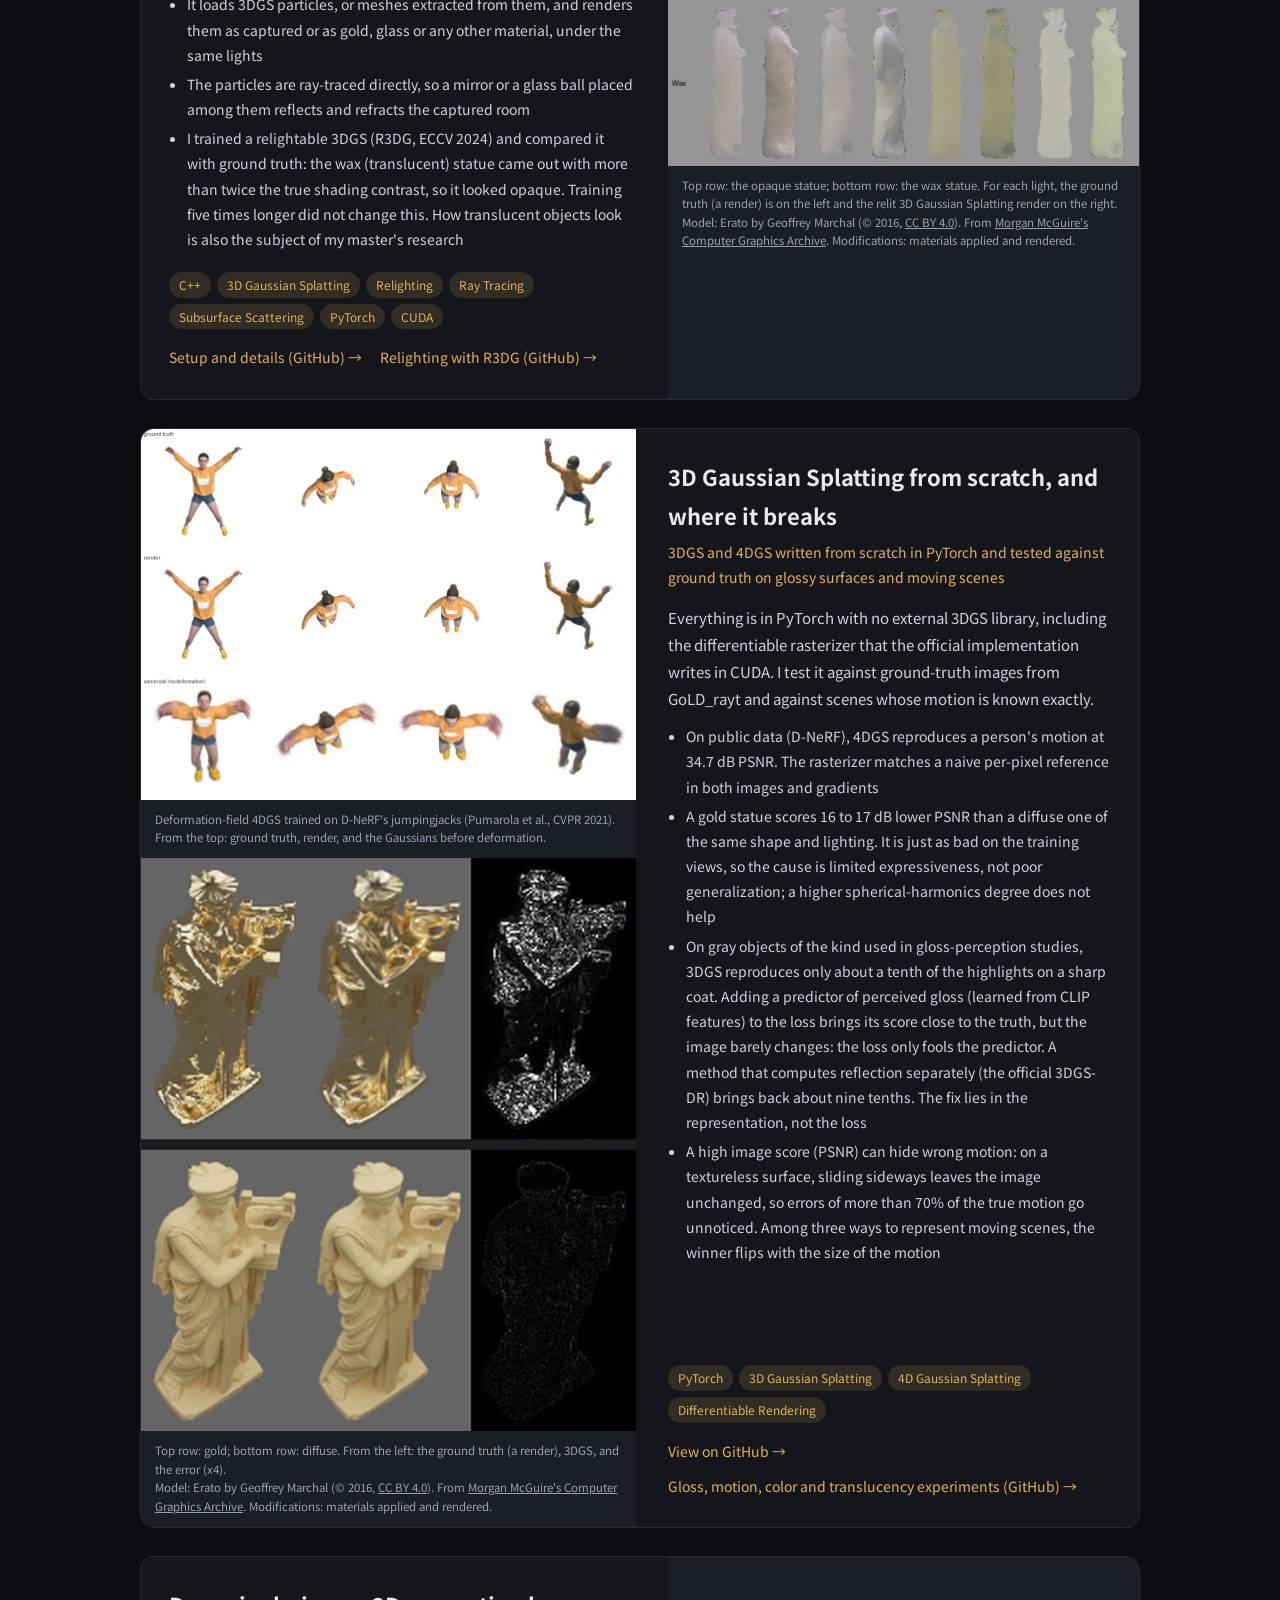
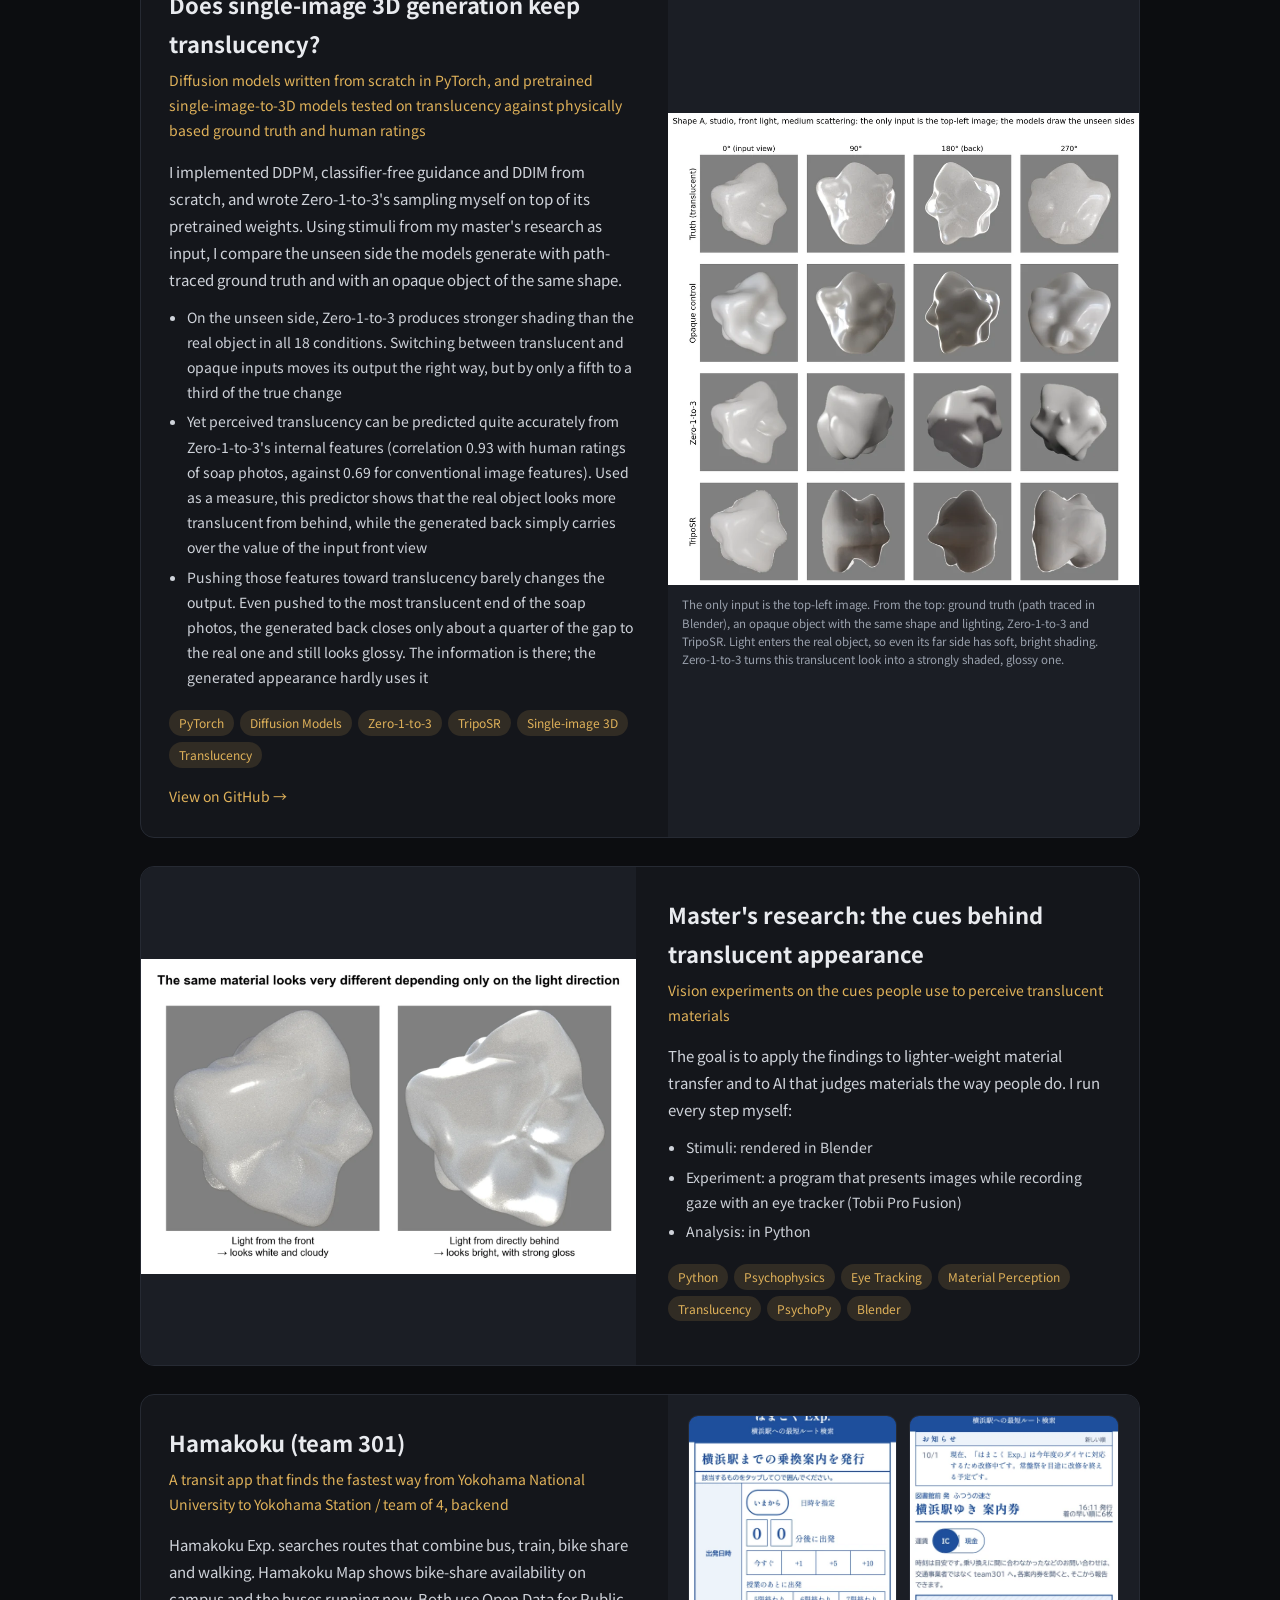
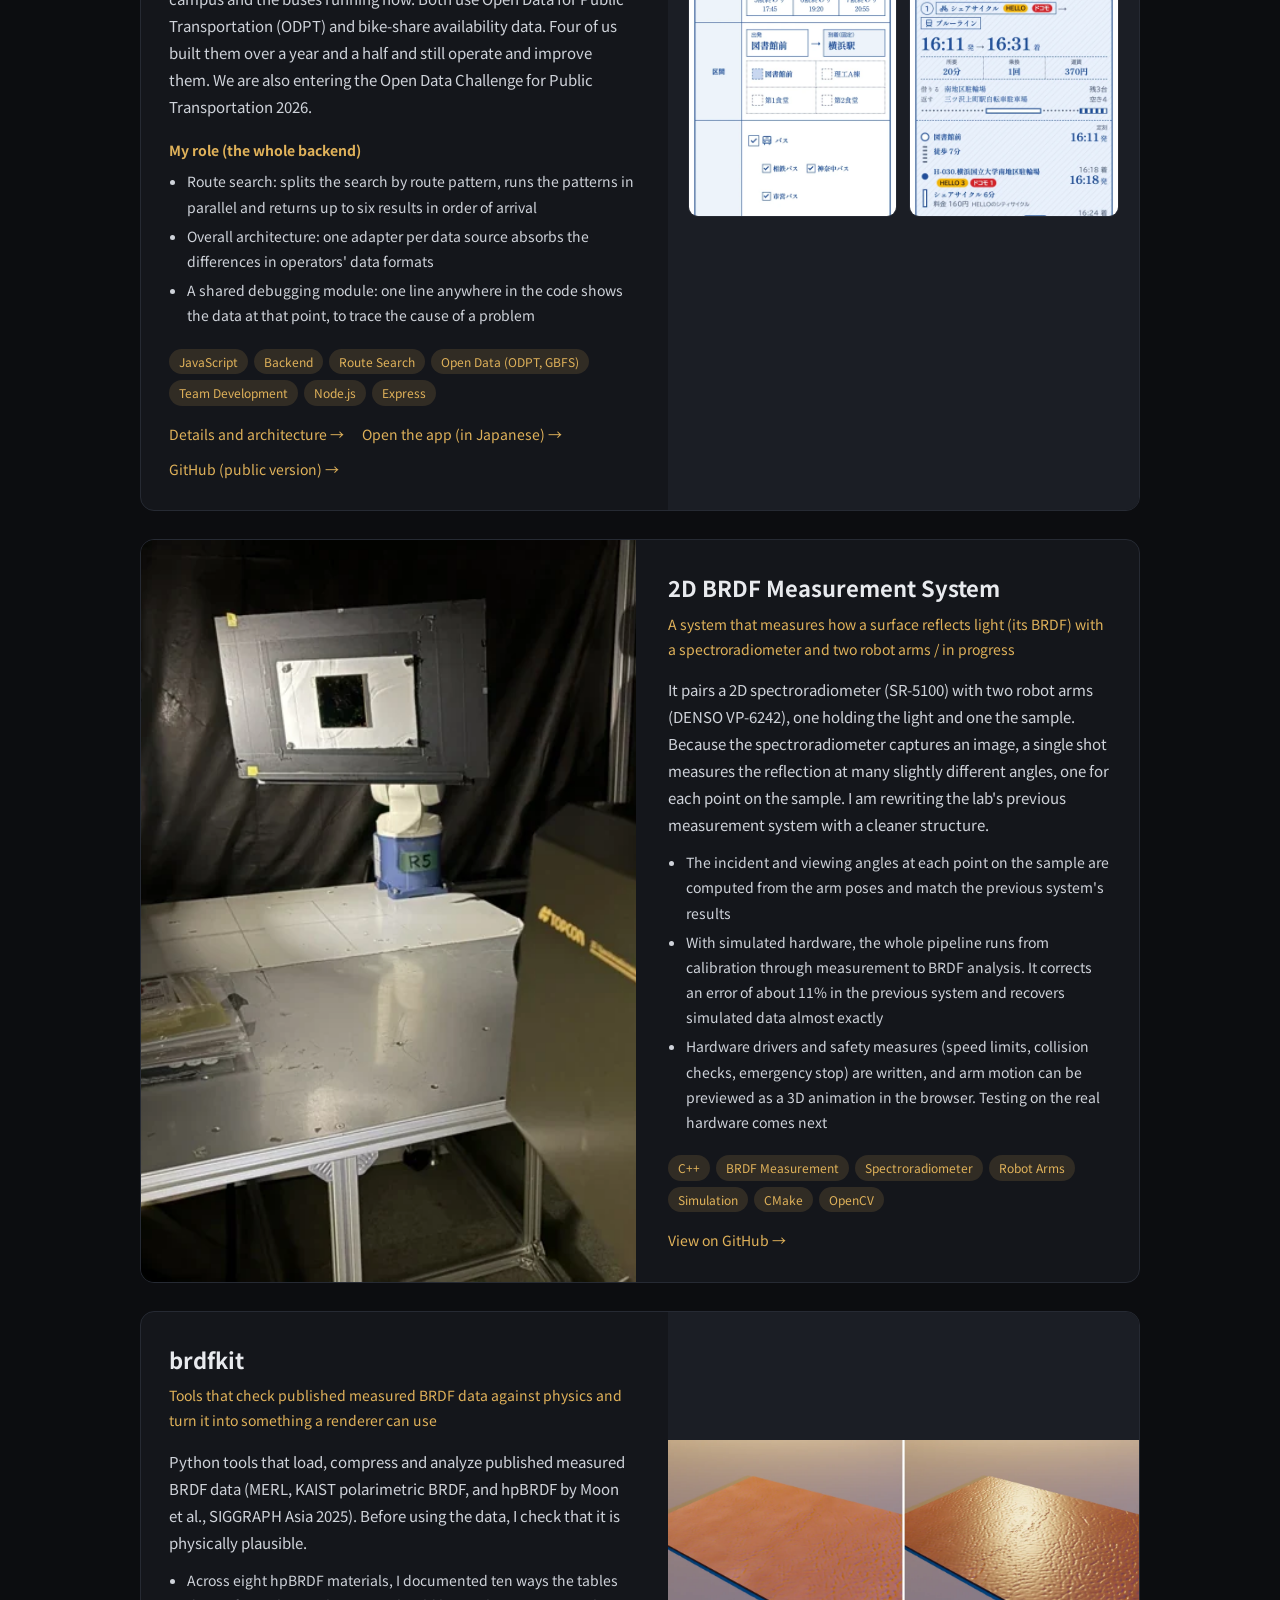
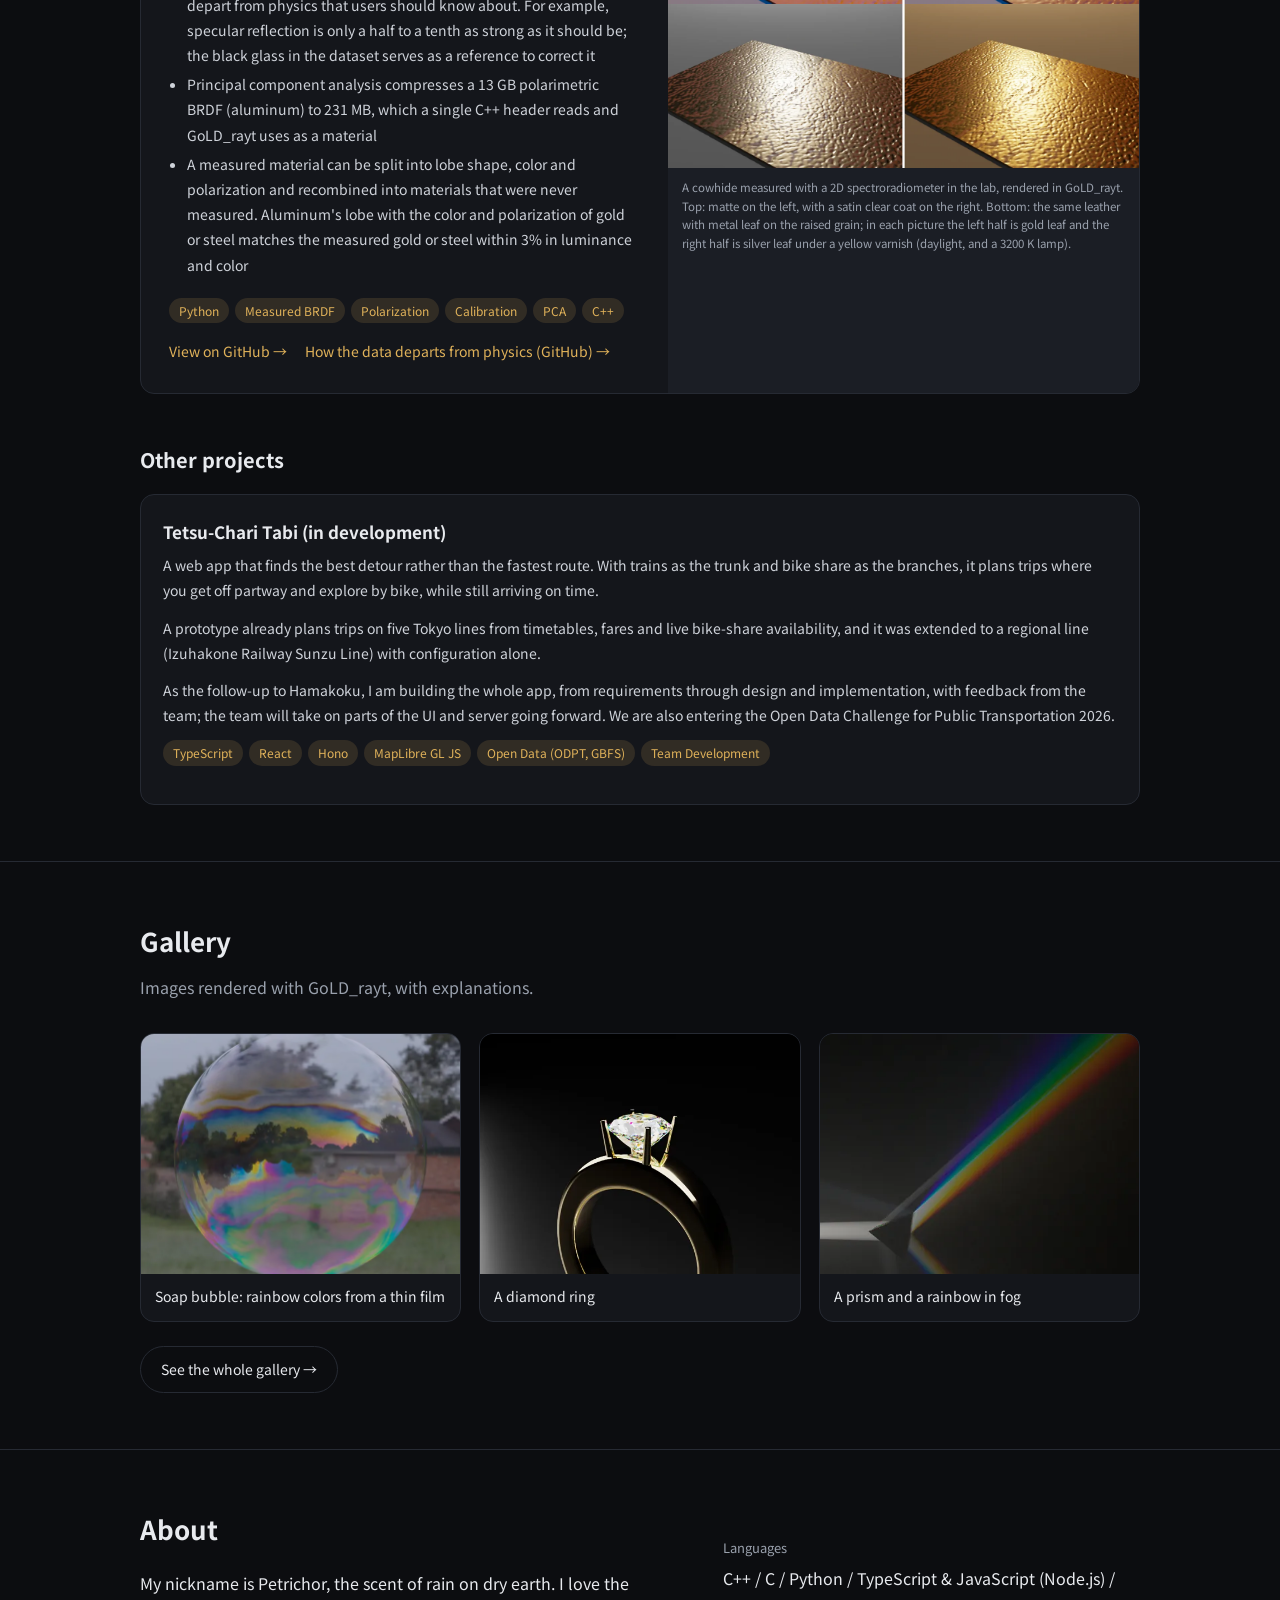
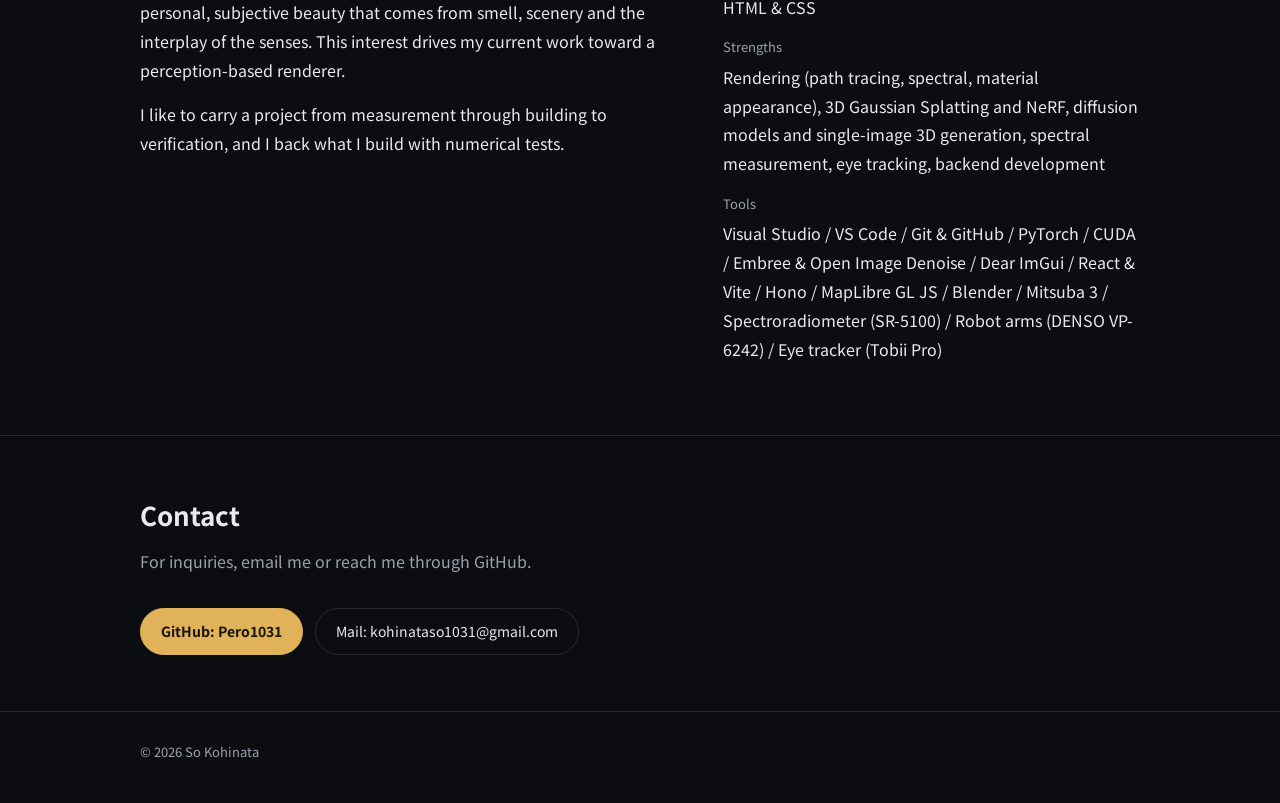
==== commit 64219c98: "GoLD_rayt card: GPU kernel (CUDA, OptiX) bit-identical to the CPU, converging to the engine (ja/en) " ====
--- a/en/index.html
+++ b/en/index.html
@@ -128,8 +128,9 @@
             <li>Once the image is white balanced, as a photograph would be, the difference under candlelight grows about fourfold and shows clearly on any display</li>
             <li>It also simulates the camera: lenses built from patent designs, exposure, sensor noise and raw output. Developed in a standard raw converter, the raw files match the renderer's colors within 1%</li>
             <li>It matches Mitsuba 3 within the noise on 23 scenes (the comparison also caught a bug, now fixed). Materials range from metals, glass, skin and hair to measured BRDFs, fluorescence and the glints of metallic paint (from a 2025 paper)</li>
-          </ul>
-          <div class="tags"><span class="tag">C++</span><span class="tag">Path Tracing</span><span class="tag">Spectral Rendering</span><span class="tag">Color Science</span><span class="tag">Camera Simulation</span><span class="tag">Embree</span><span class="tag">Open Image Denoise</span></div>
+            <li>It is starting to run on the GPU (CUDA, OptiX). The CPU and the GPU compile the same code, render the same scene to bit-identical pictures, and both converge to the main CPU renderer's picture. So far only diffuse surfaces and area lights; features move over one at a time</li>
+          </ul>
+          <div class="tags"><span class="tag">C++</span><span class="tag">Path Tracing</span><span class="tag">Spectral Rendering</span><span class="tag">Color Science</span><span class="tag">Camera Simulation</span><span class="tag">Embree</span><span class="tag">Open Image Denoise</span><span class="tag">CUDA</span><span class="tag">OptiX</span></div>
           <div class="links">
             <a href="gallery.html">View the gallery →</a>
             <a href="https://github.com/Pero1031/GoLD_ray" target="_blank" rel="noopener">View on GitHub →</a>
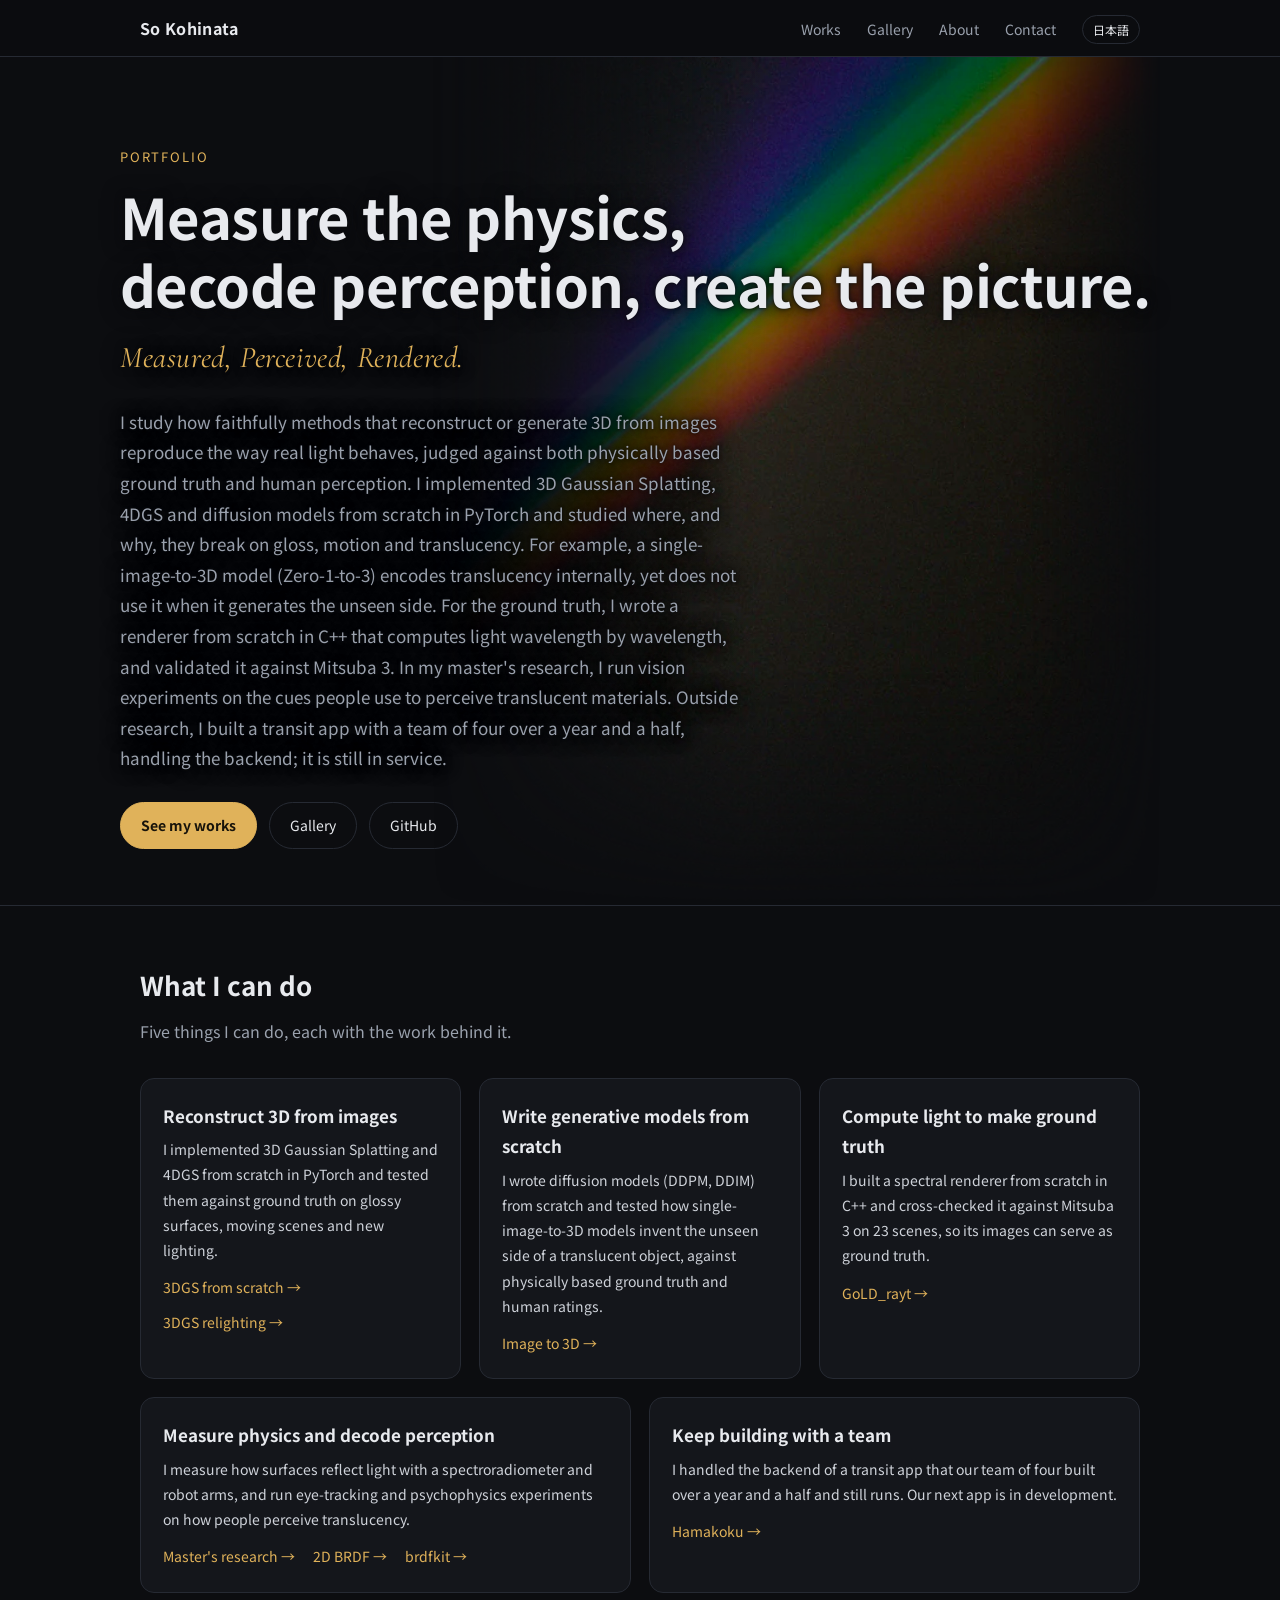
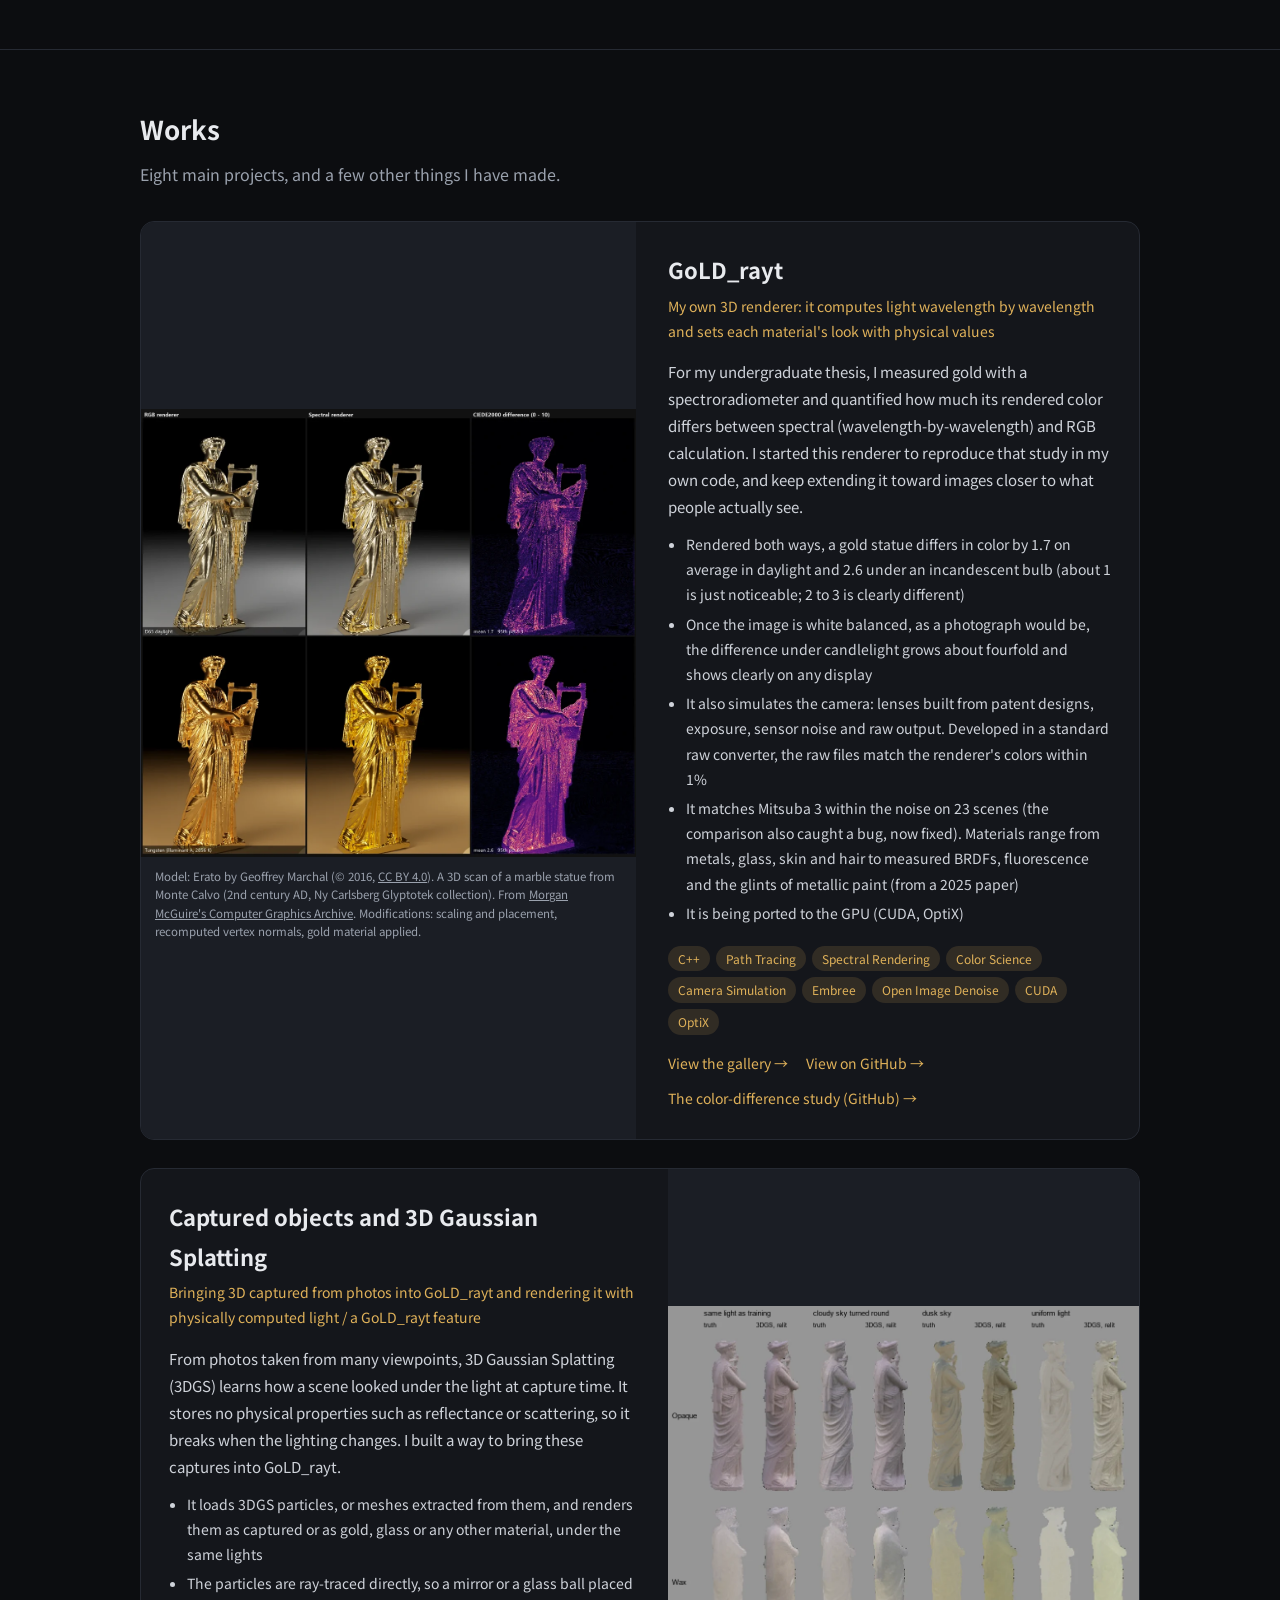
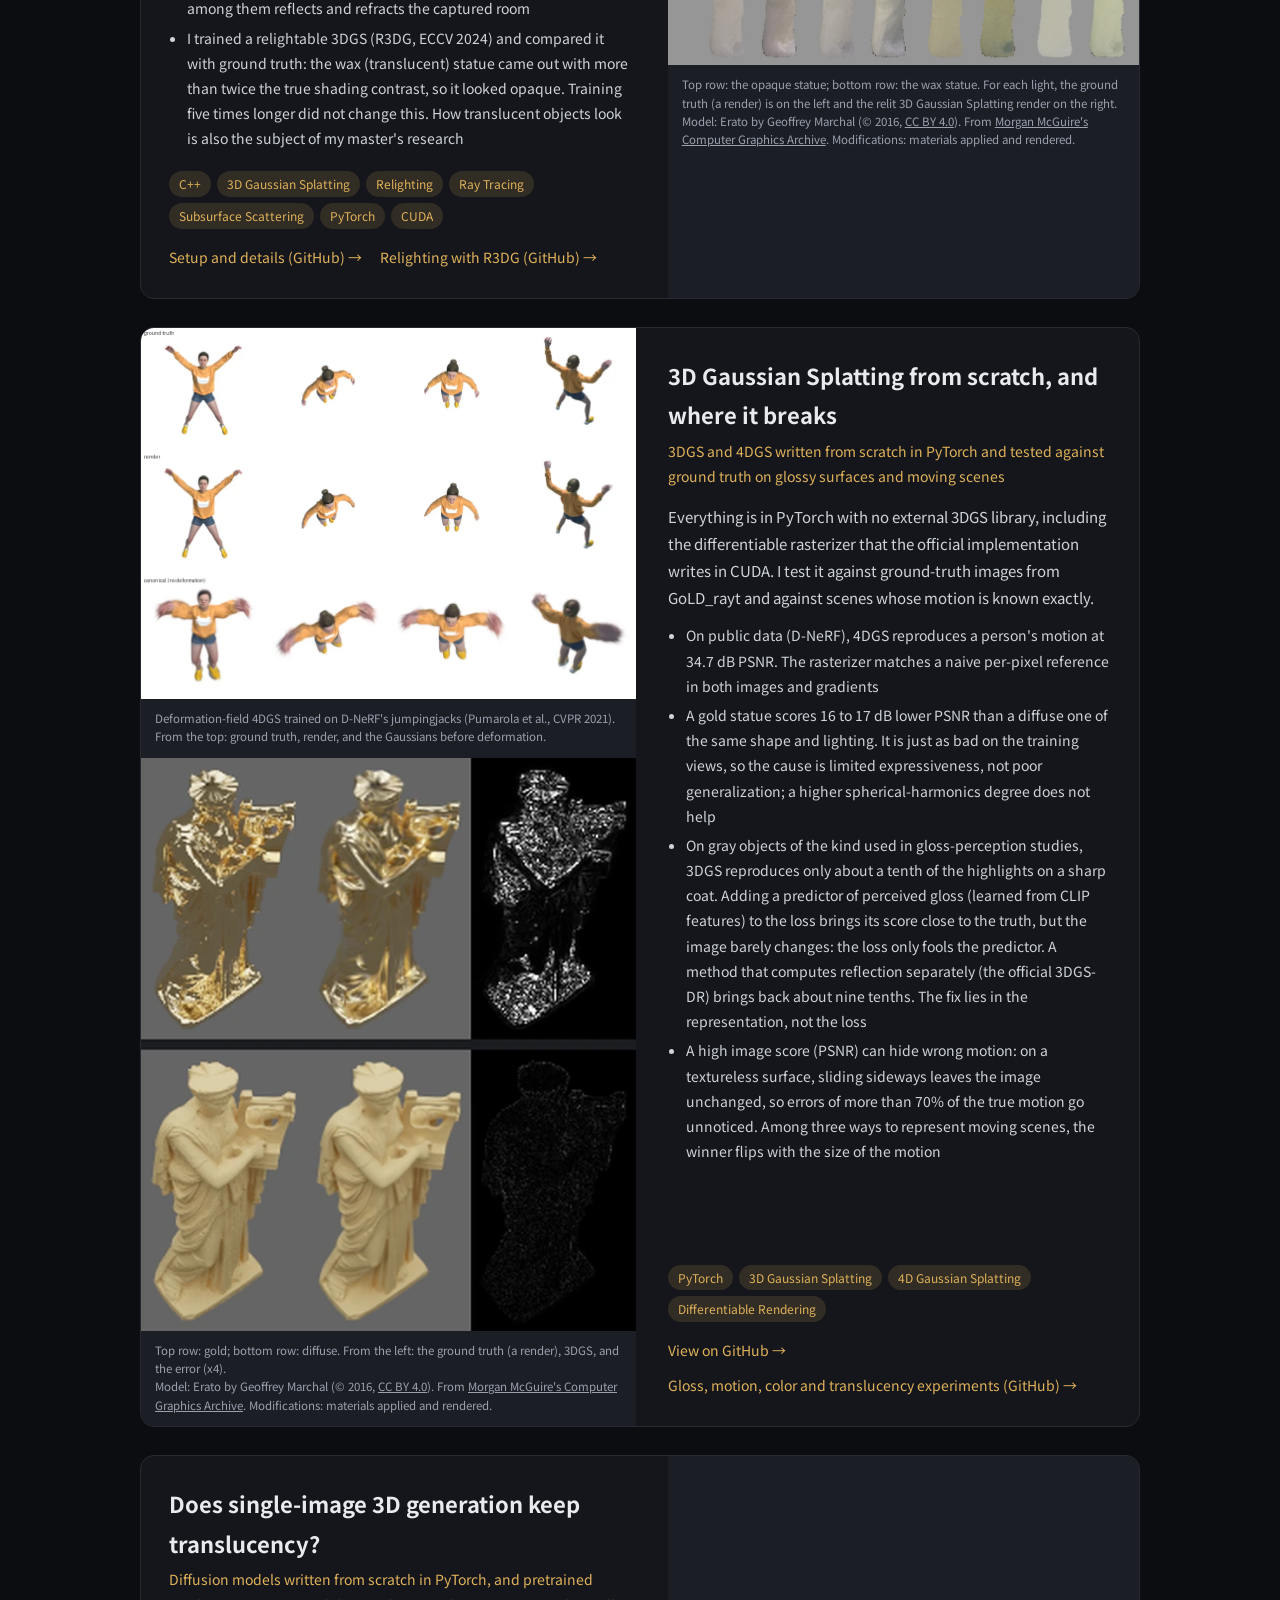
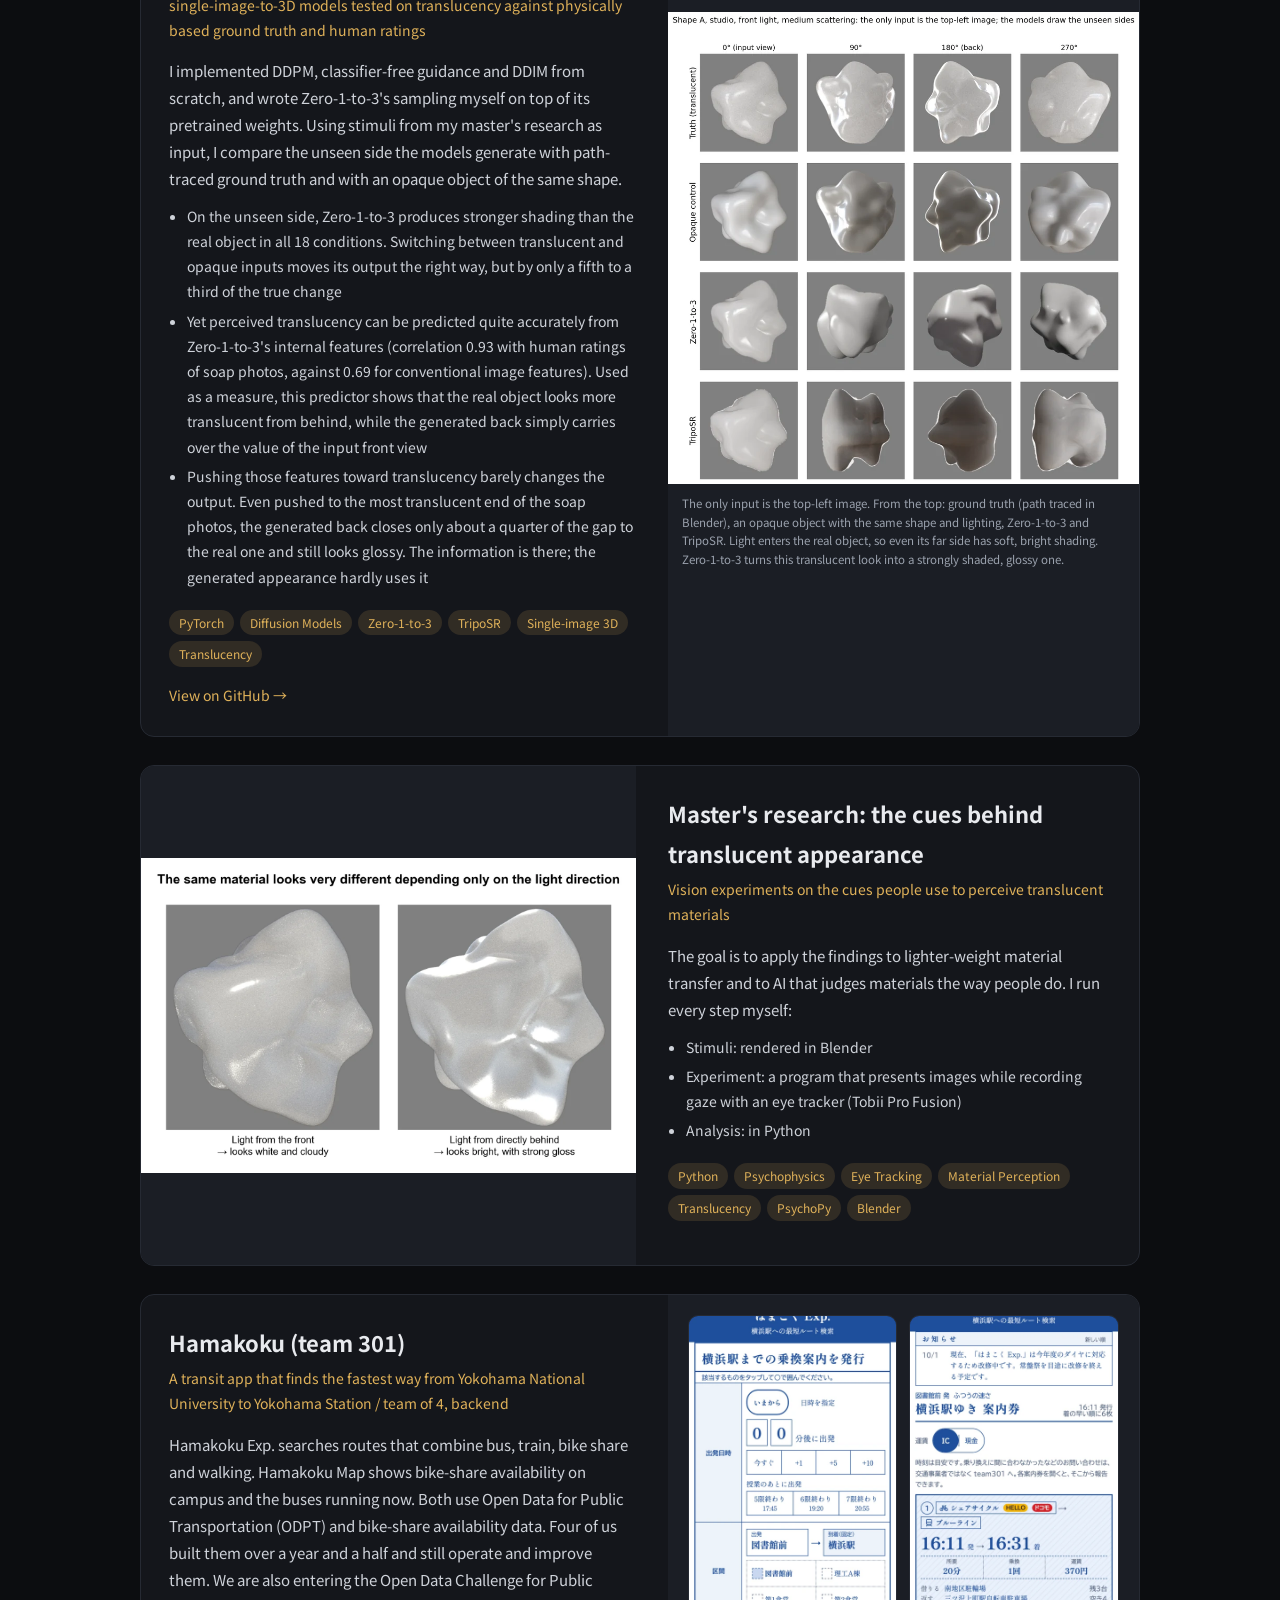
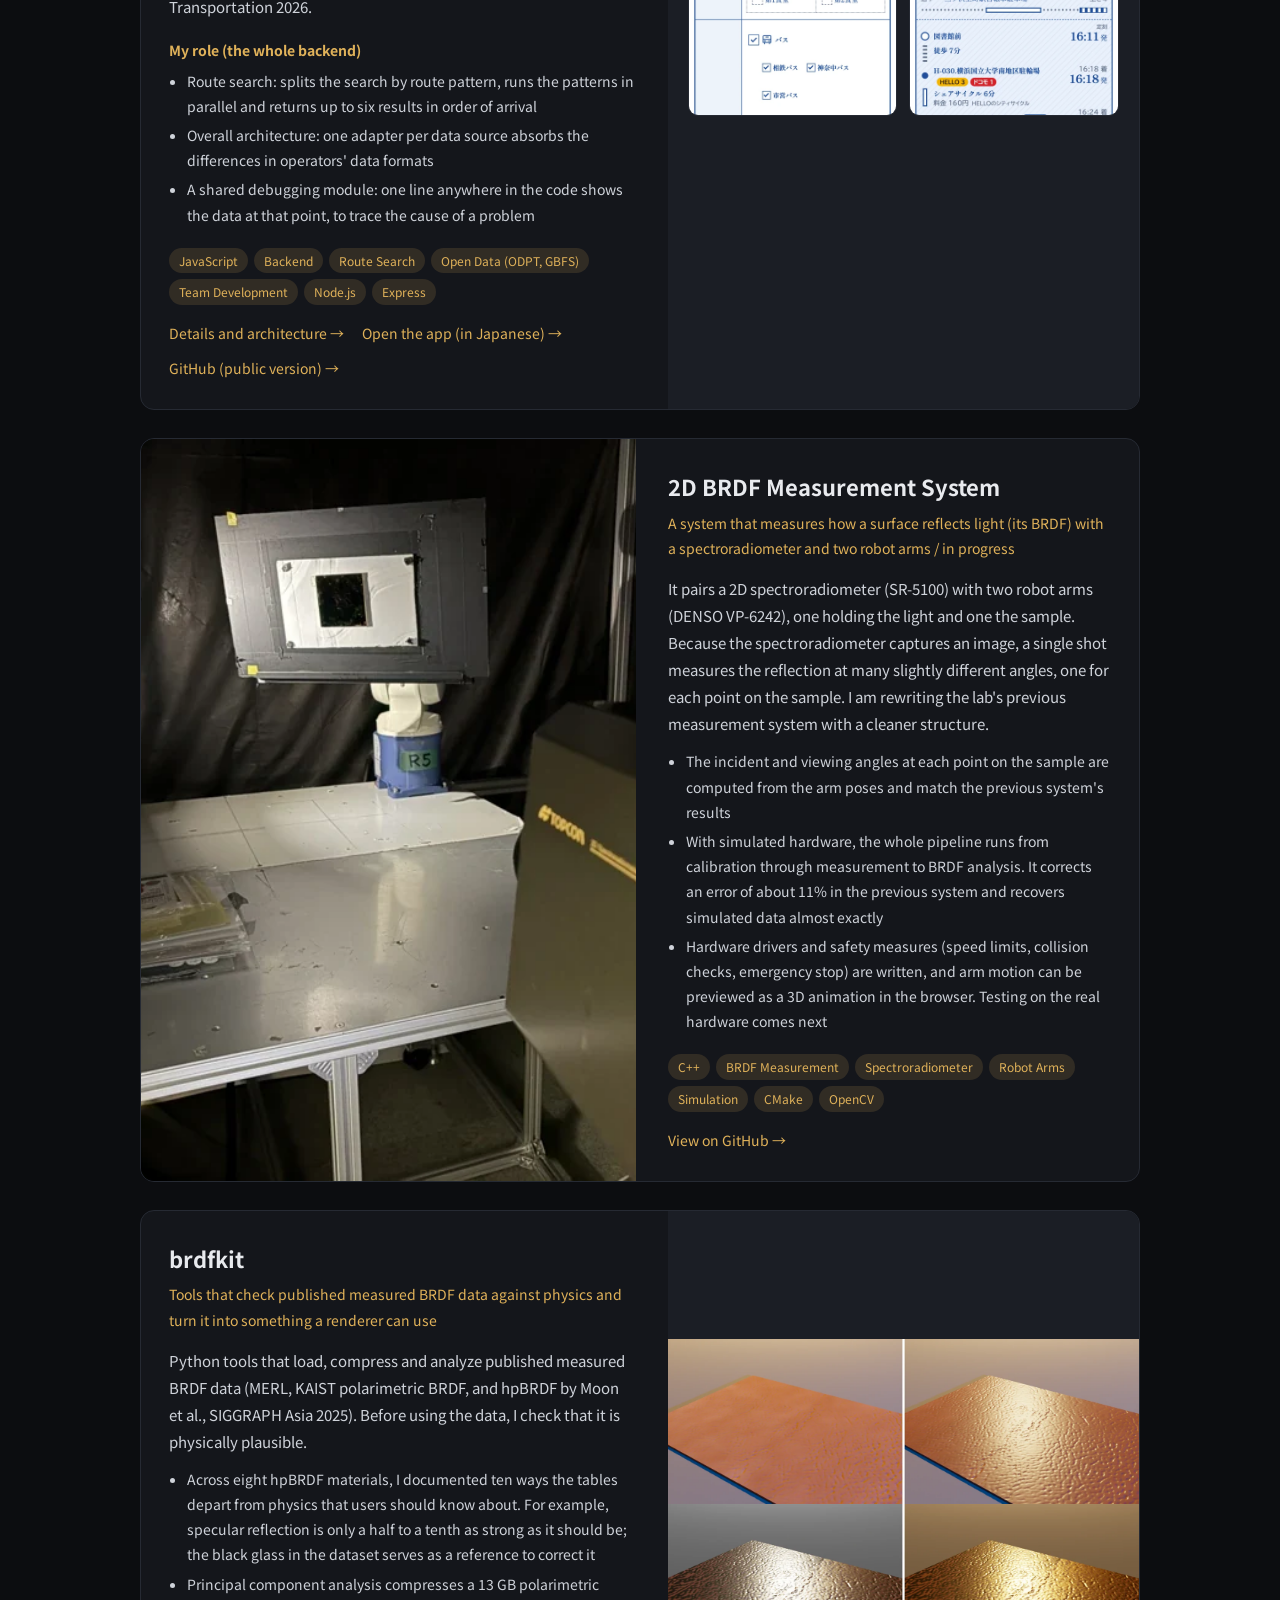
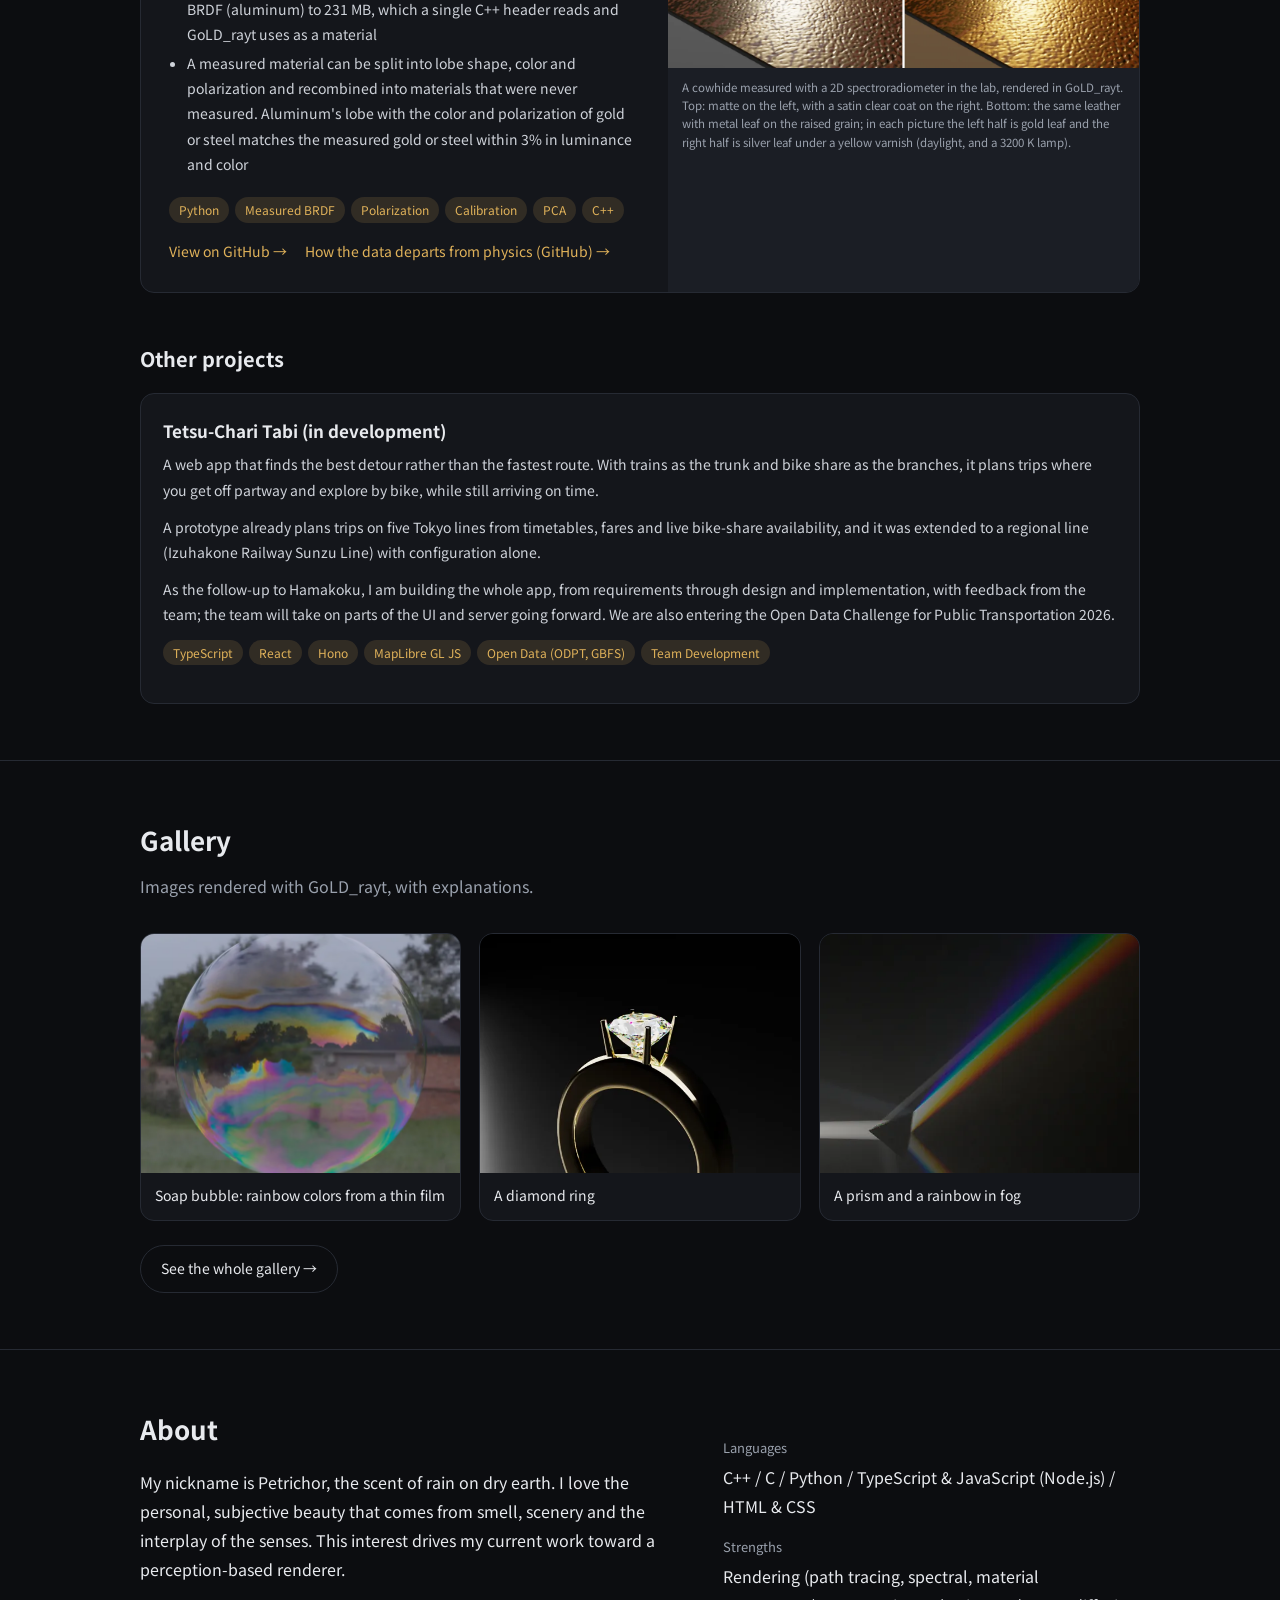
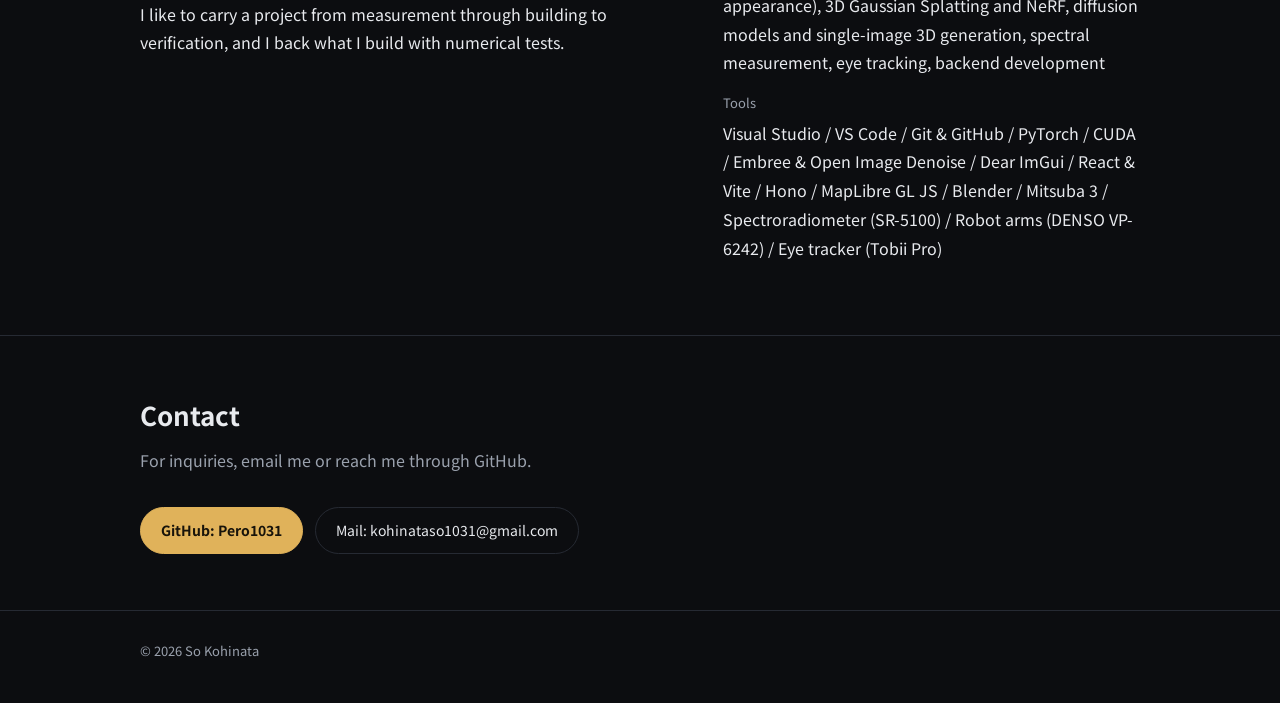
==== commit cb288941: "GoLD_rayt card: GPU in one line (ja/en) Co-Authored-By: Claude Opus 5.5 <noreply@anthropic.com>" ====
--- a/en/index.html
+++ b/en/index.html
@@ -128,7 +128,7 @@
             <li>Once the image is white balanced, as a photograph would be, the difference under candlelight grows about fourfold and shows clearly on any display</li>
             <li>It also simulates the camera: lenses built from patent designs, exposure, sensor noise and raw output. Developed in a standard raw converter, the raw files match the renderer's colors within 1%</li>
             <li>It matches Mitsuba 3 within the noise on 23 scenes (the comparison also caught a bug, now fixed). Materials range from metals, glass, skin and hair to measured BRDFs, fluorescence and the glints of metallic paint (from a 2025 paper)</li>
-            <li>It is starting to run on the GPU (CUDA, OptiX). The CPU and the GPU compile the same code, render the same scene to bit-identical pictures, and both converge to the main CPU renderer's picture. So far only diffuse surfaces and area lights; features move over one at a time</li>
+            <li>It is being ported to the GPU (CUDA, OptiX)</li>
           </ul>
           <div class="tags"><span class="tag">C++</span><span class="tag">Path Tracing</span><span class="tag">Spectral Rendering</span><span class="tag">Color Science</span><span class="tag">Camera Simulation</span><span class="tag">Embree</span><span class="tag">Open Image Denoise</span><span class="tag">CUDA</span><span class="tag">OptiX</span></div>
           <div class="links">
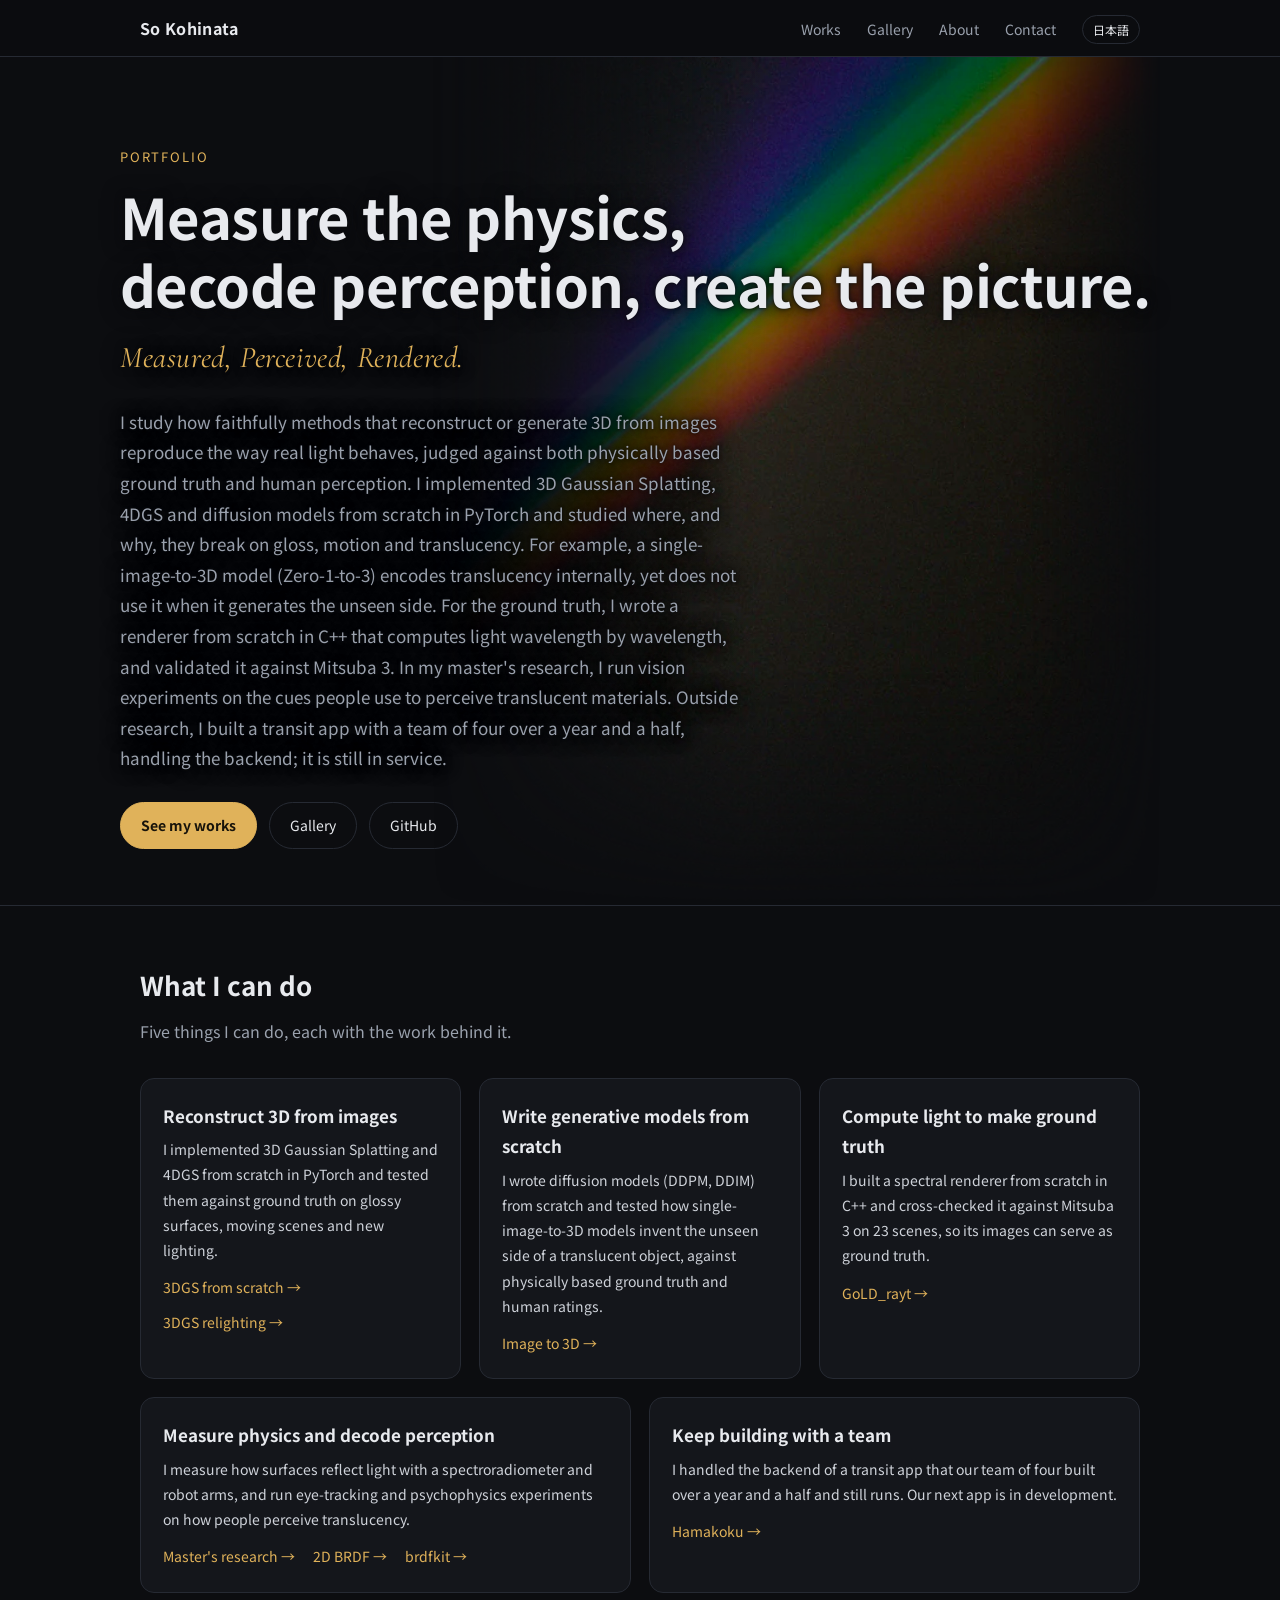
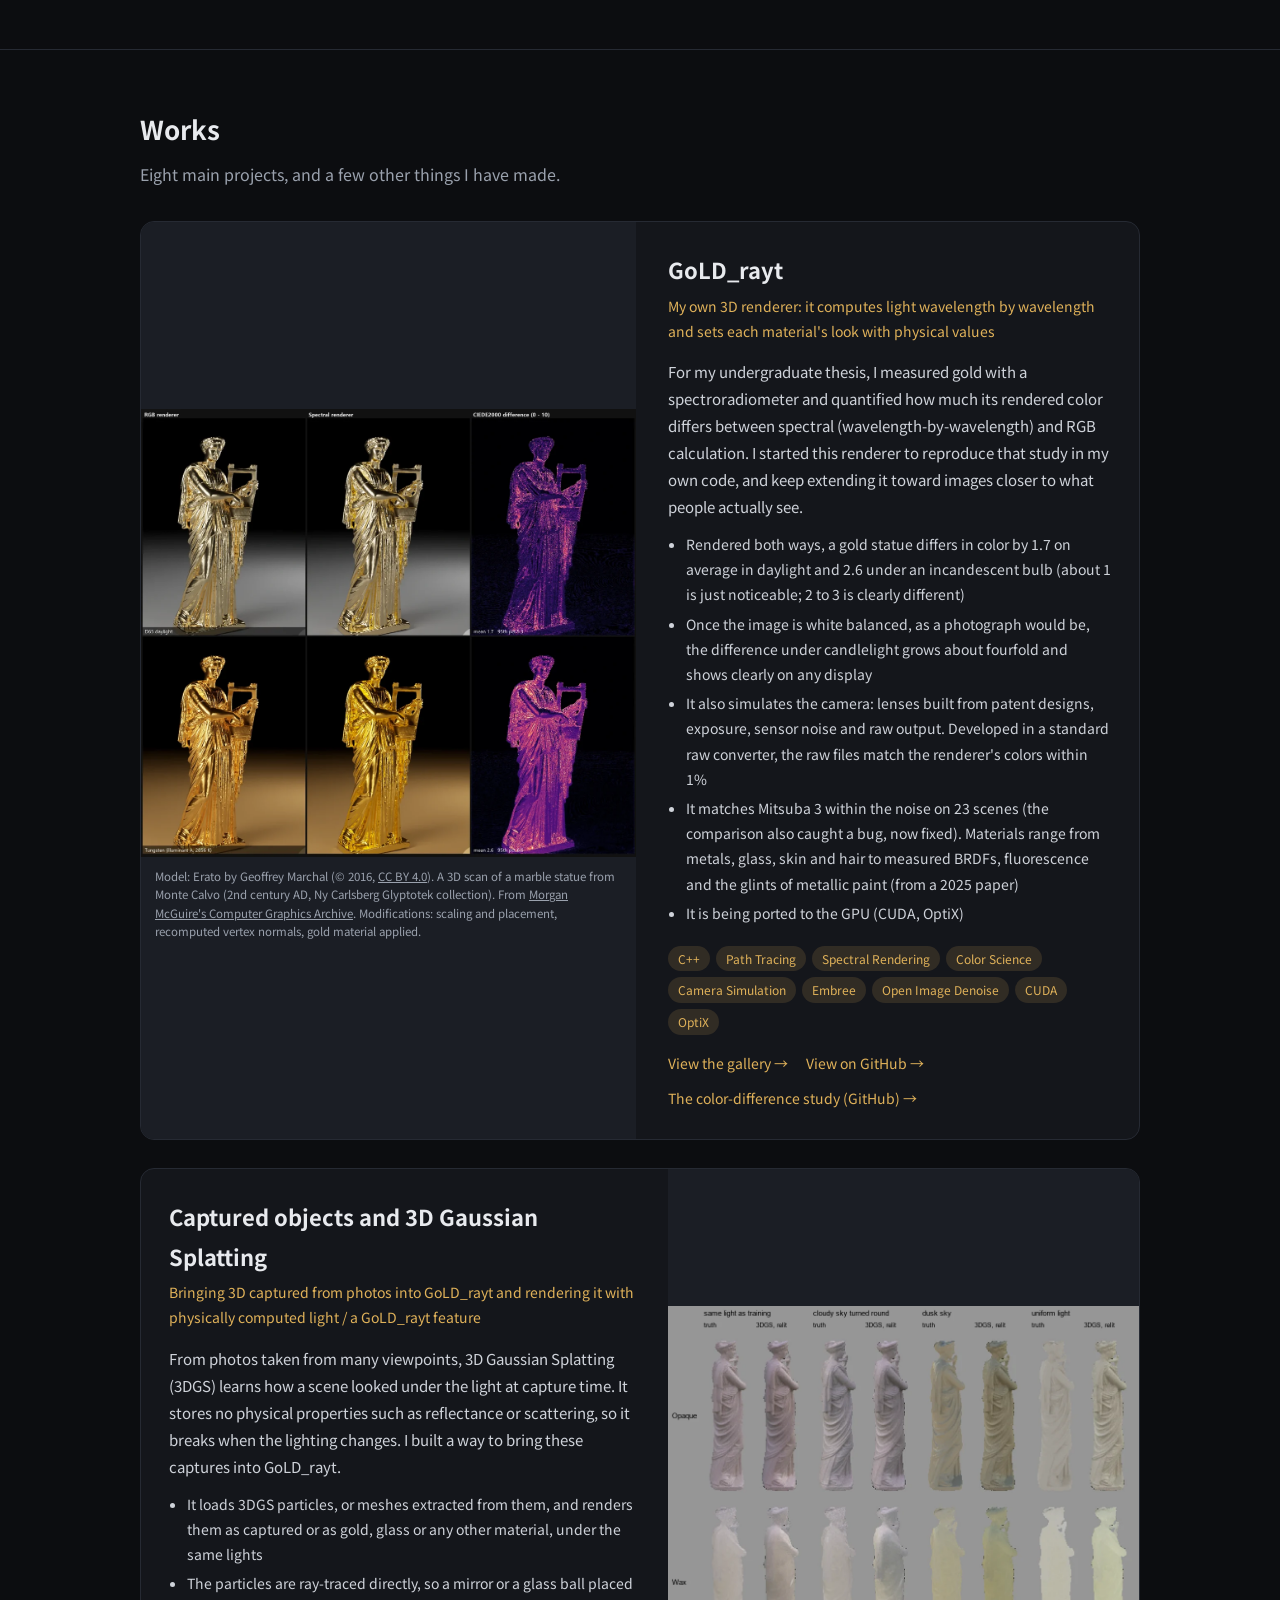
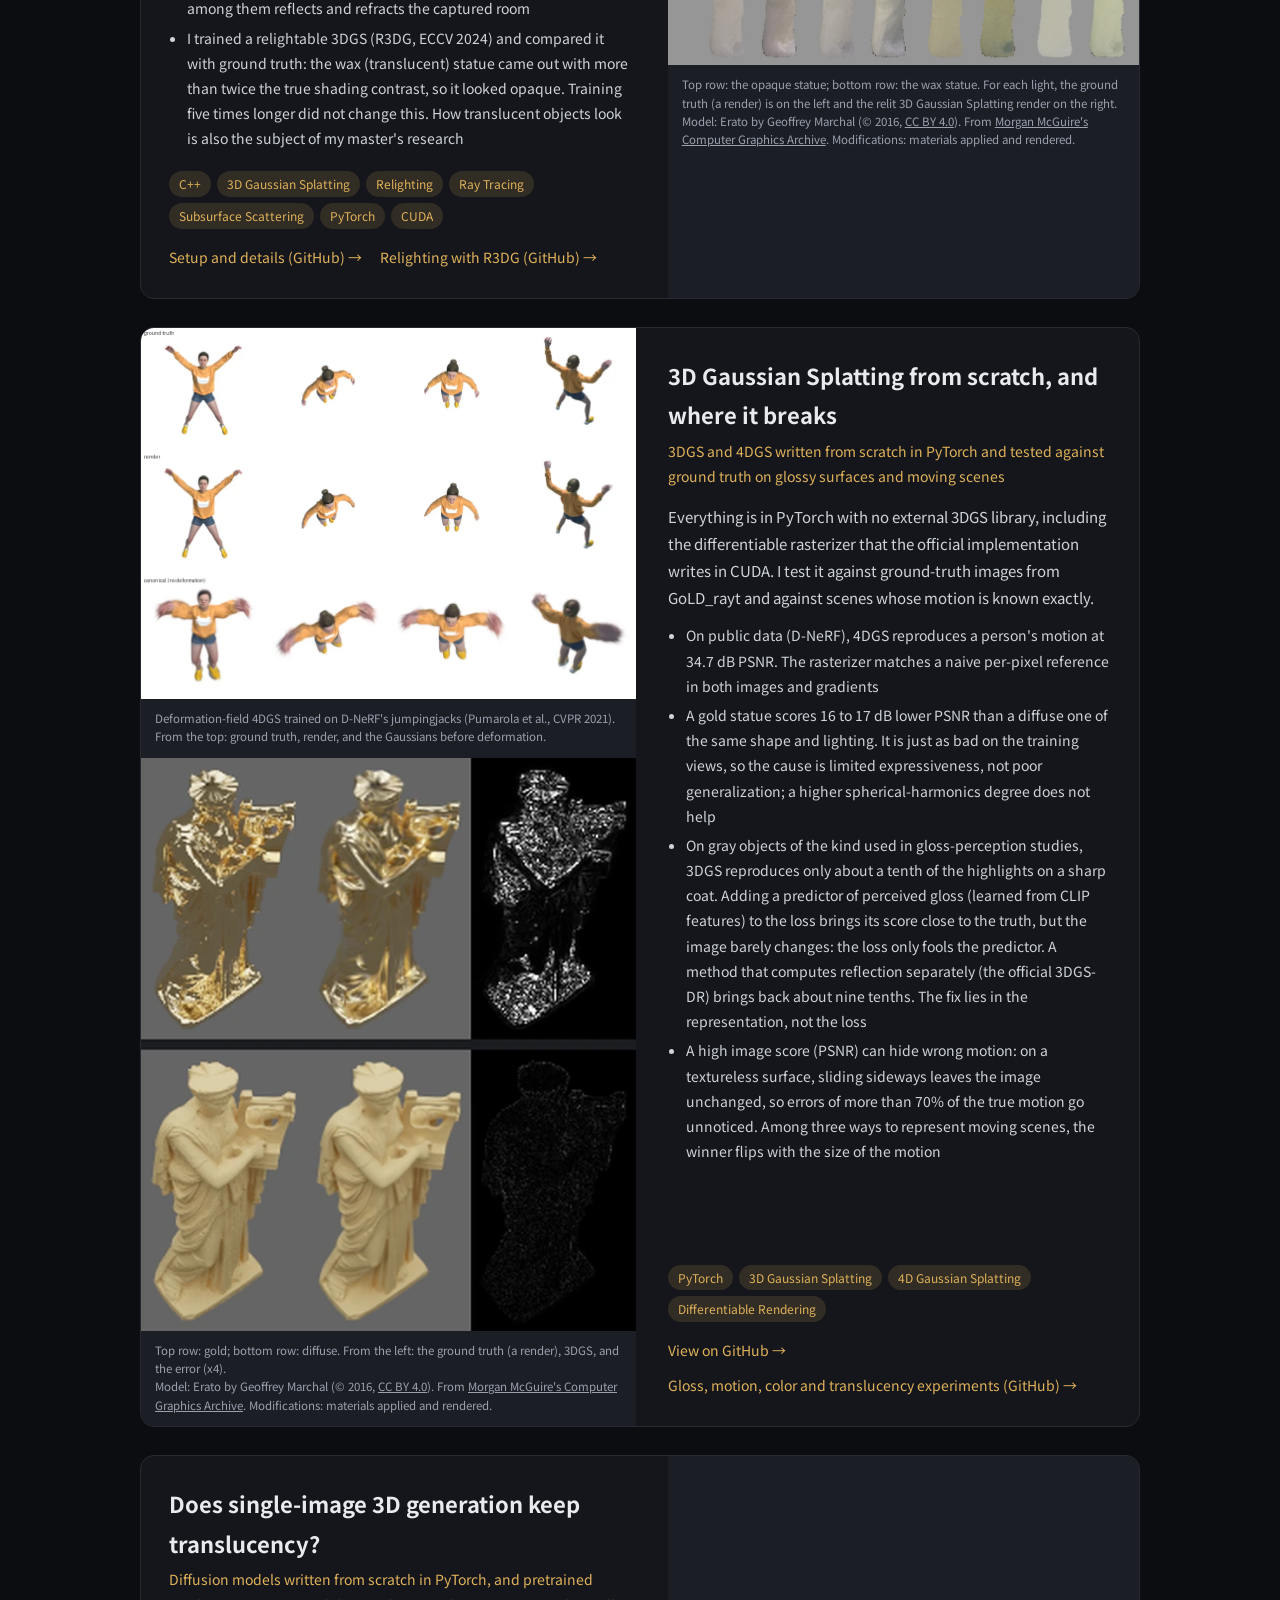
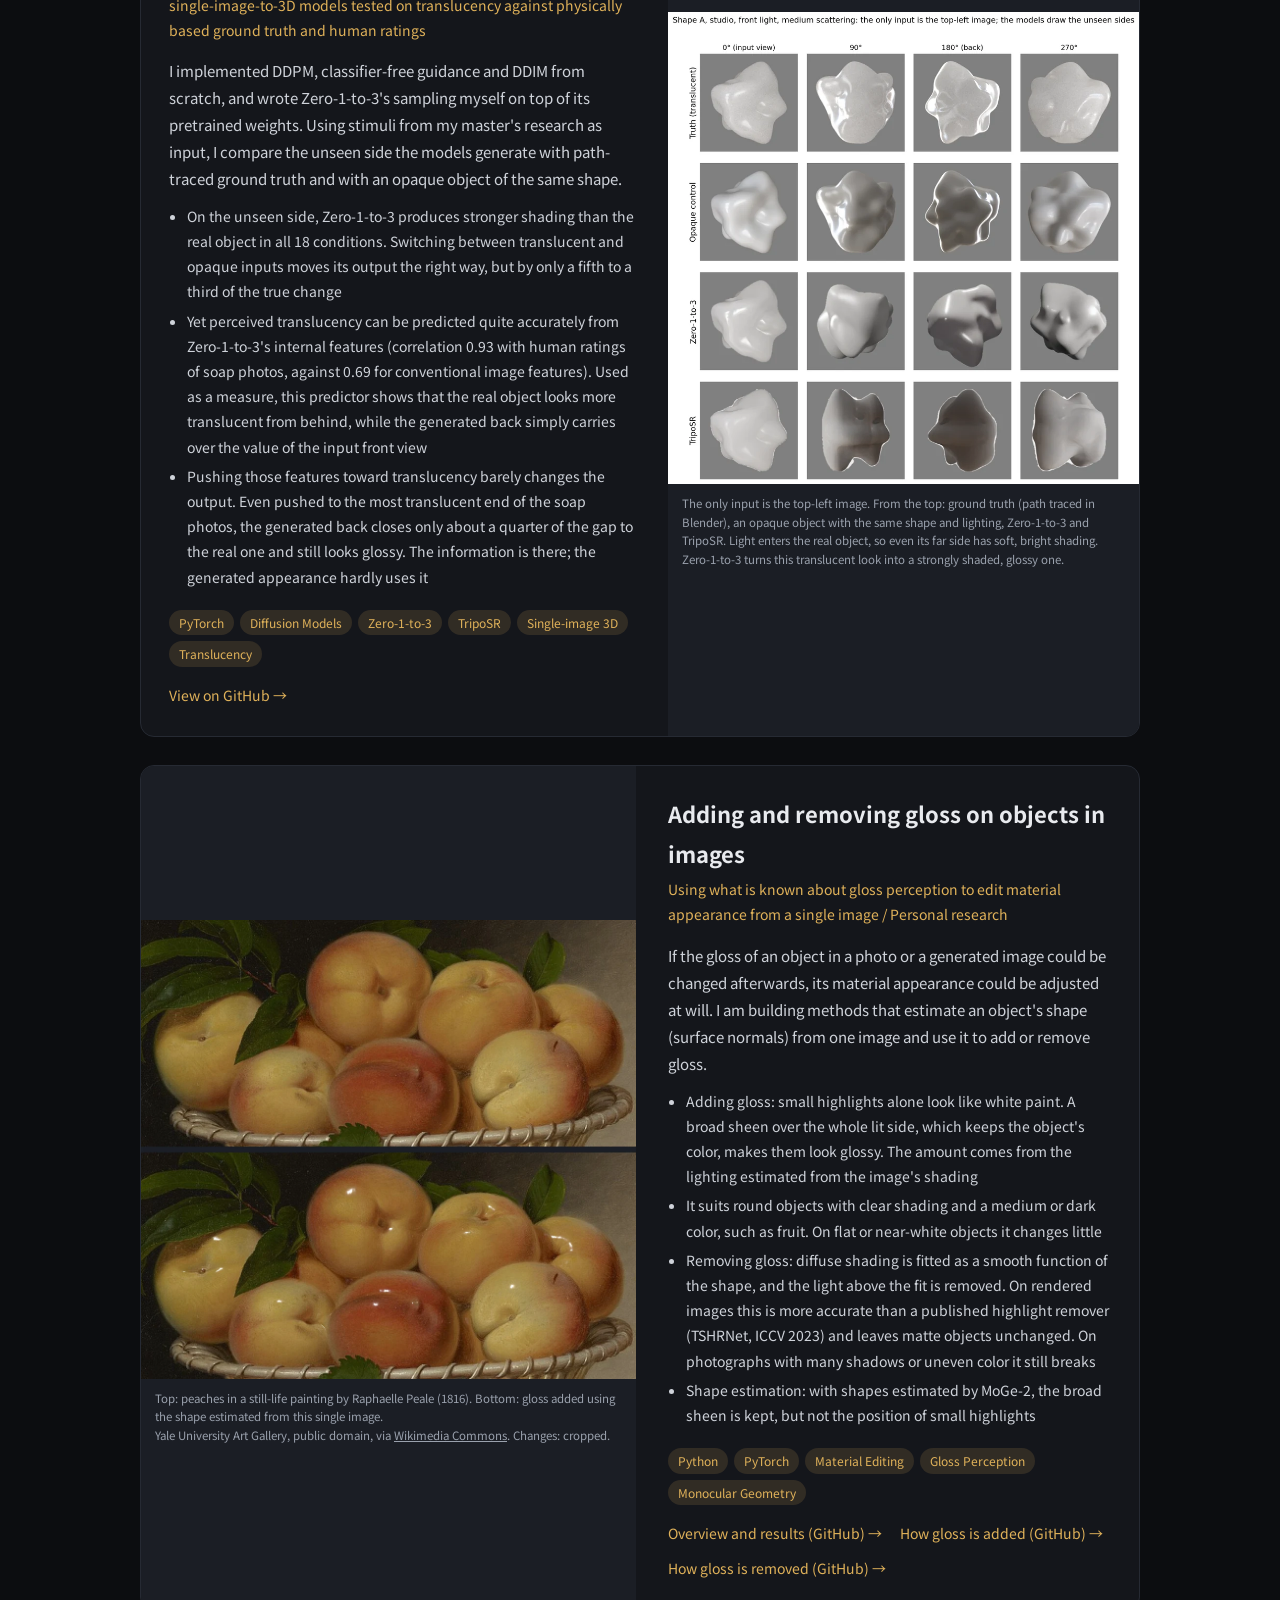
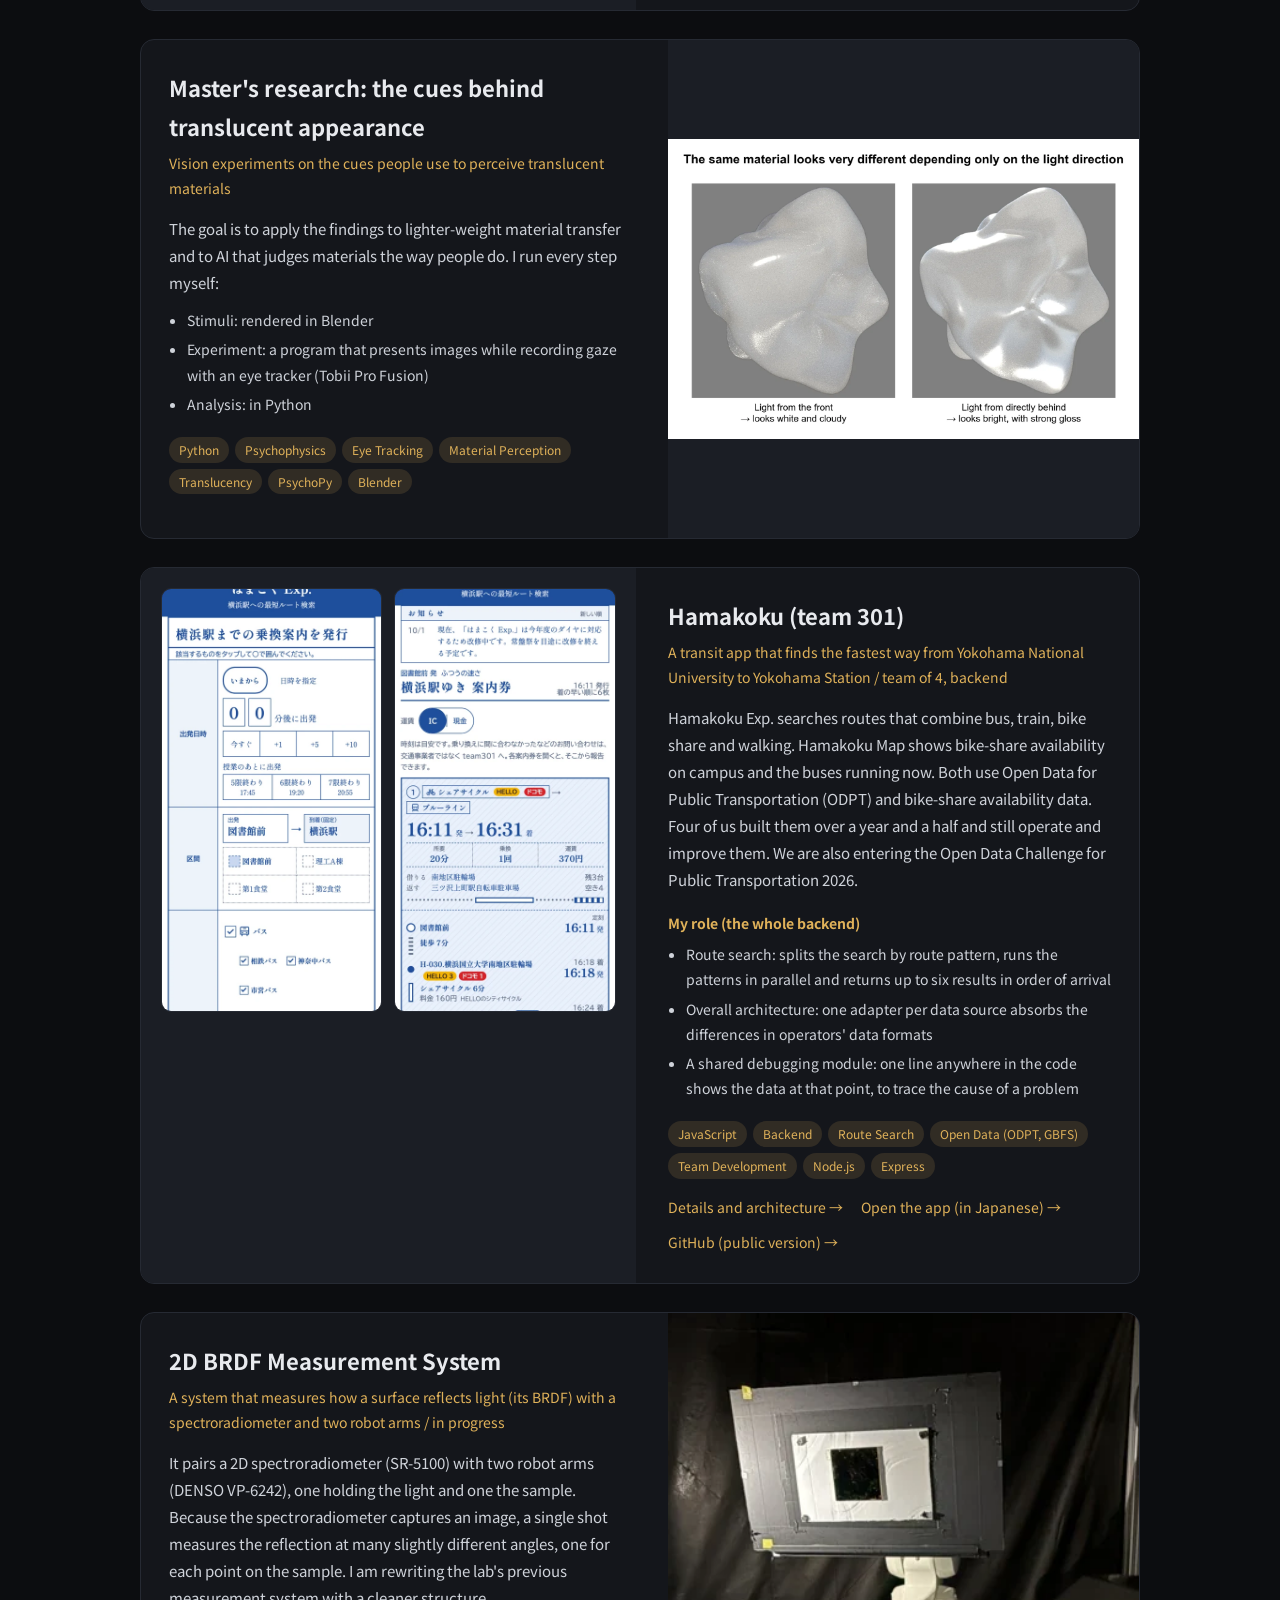
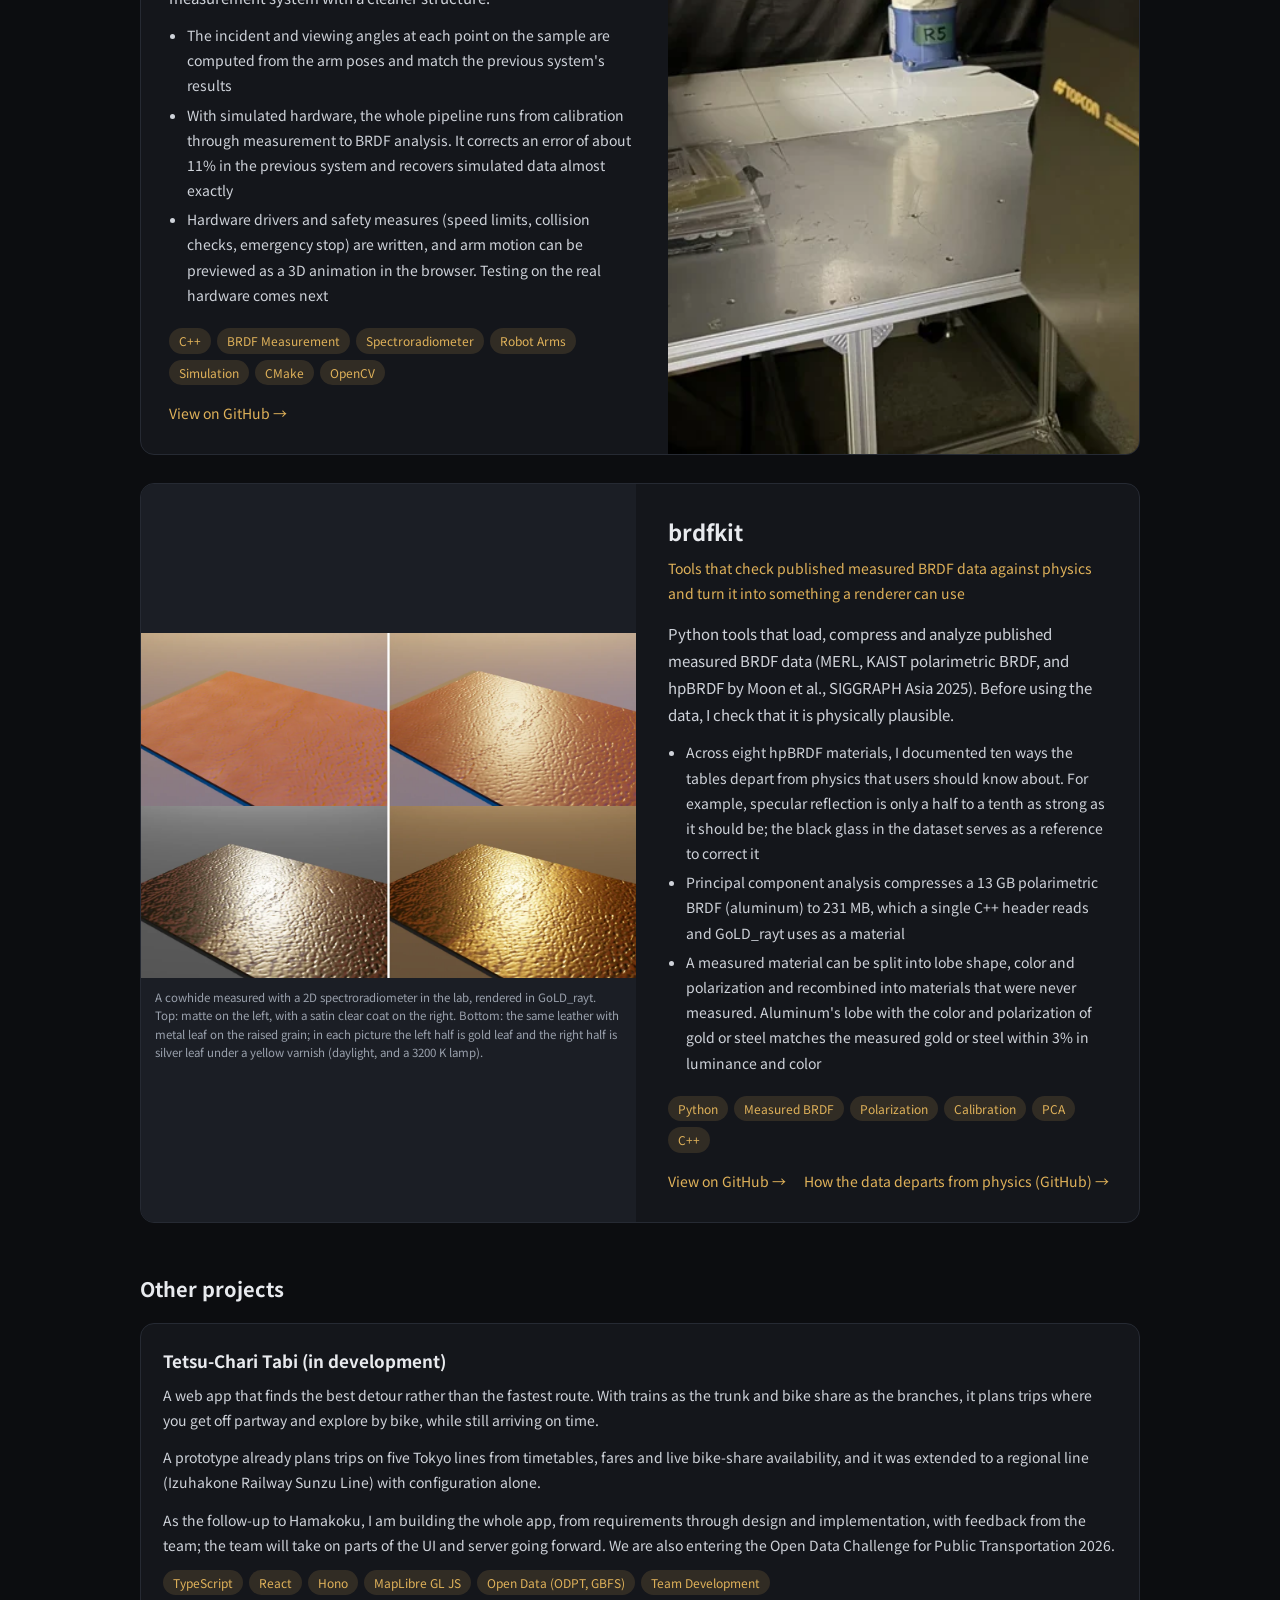
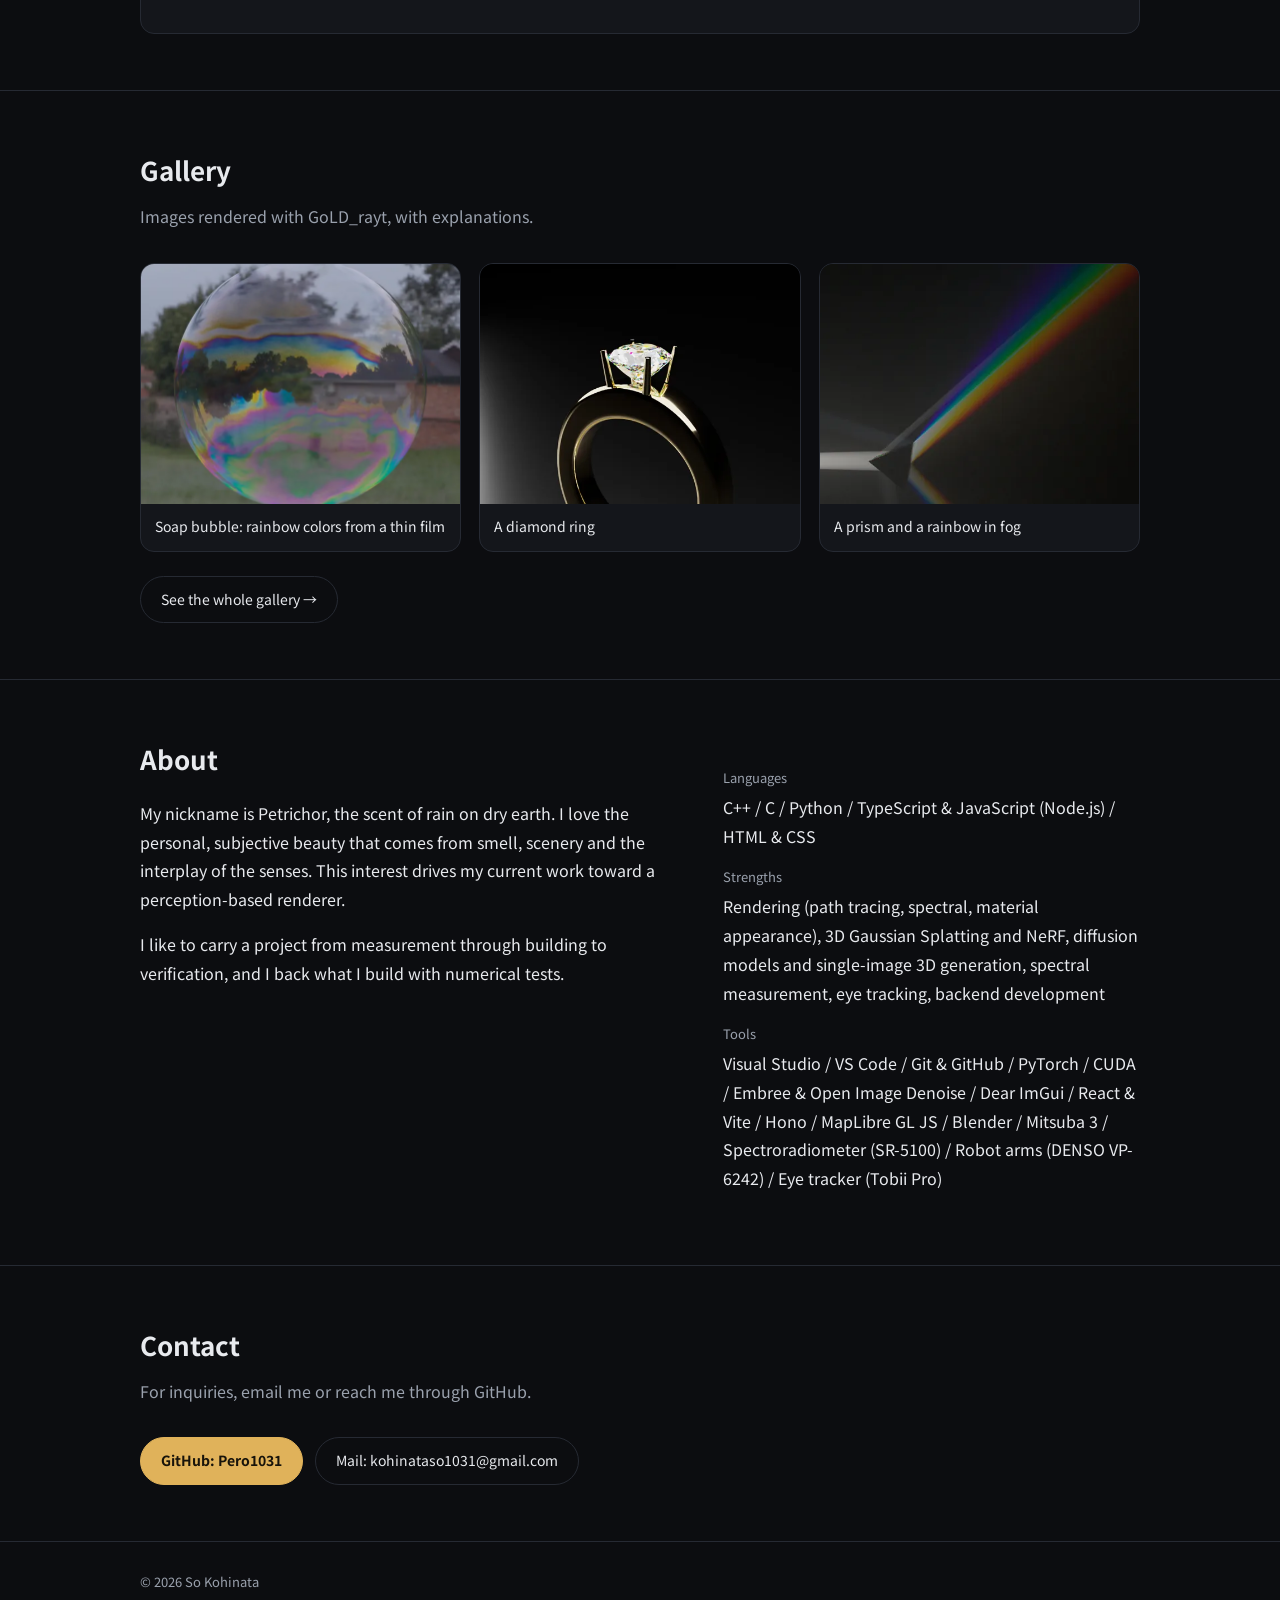
==== commit d345bcd0: "Add gloss editing card (gloss-perception-lab) Co-Authored-By: Claude Opus 5.5 <noreply@anthropic.com" ====
--- a/en/index.html
+++ b/en/index.html
@@ -231,8 +231,37 @@
         </div>
       </article>
 
+      <!-- gloss-perception-lab -->
+      <article class="work" id="work-gloss">
+        <div class="media">
+          <img class="contain" src="../assets/gloss-peaches.webp" width="1008" height="936" alt="Two images of peaches from a still-life painting. Top: the original, with matte peaches. Bottom: gloss added, with a highlight on the lit upper left of every peach" loading="lazy">
+          <p class="credit">Top: peaches in a still-life painting by Raphaelle Peale (1816). Bottom: gloss added using the shape estimated from this single image.<br>
+            Yale University Art Gallery, public domain, via <a href="https://commons.wikimedia.org/wiki/File:Still_Life_Basket_of_Peaches_by_Raphaelle_Peale_1816.jpeg" target="_blank" rel="noopener">Wikimedia Commons</a>. Changes: cropped.</p>
+        </div>
+        <div class="body">
+          <h3>Adding and removing gloss on objects in images</h3>
+          <p class="tagline">Using what is known about gloss perception to edit material appearance from a single image / Personal research</p>
+          <p>
+            If the gloss of an object in a photo or a generated image could be changed afterwards, its material appearance could be adjusted at will.
+            I am building methods that estimate an object's shape (surface normals) from one image and use it to add or remove gloss.
+          </p>
+          <ul>
+            <li>Adding gloss: small highlights alone look like white paint. A broad sheen over the whole lit side, which keeps the object's color, makes them look glossy. The amount comes from the lighting estimated from the image's shading</li>
+            <li>It suits round objects with clear shading and a medium or dark color, such as fruit. On flat or near-white objects it changes little</li>
+            <li>Removing gloss: diffuse shading is fitted as a smooth function of the shape, and the light above the fit is removed. On rendered images this is more accurate than a published highlight remover (TSHRNet, ICCV 2023) and leaves matte objects unchanged. On photographs with many shadows or uneven color it still breaks</li>
+            <li>Shape estimation: with shapes estimated by MoGe-2, the broad sheen is kept, but not the position of small highlights</li>
+          </ul>
+          <div class="tags"><span class="tag">Python</span><span class="tag">PyTorch</span><span class="tag">Material Editing</span><span class="tag">Gloss Perception</span><span class="tag">Monocular Geometry</span></div>
+          <div class="links">
+            <a href="https://github.com/Pero1031/gloss-perception-lab" target="_blank" rel="noopener">Overview and results (GitHub) →</a>
+            <a href="https://github.com/Pero1031/gloss-perception-lab/blob/main/docs/GLOSS_SYNTHESIS.md" target="_blank" rel="noopener">How gloss is added (GitHub) →</a>
+            <a href="https://github.com/Pero1031/gloss-perception-lab/blob/main/docs/GLOSS_SUPPRESSION.md" target="_blank" rel="noopener">How gloss is removed (GitHub) →</a>
+          </div>
+        </div>
+      </article>
+
       <!-- Master's research -->
-      <article class="work" id="work-thesis">
+      <article class="work flip" id="work-thesis">
         <div class="media">
           <img class="contain" src="../assets/research-light-en.webp" width="1400" height="891" alt="The same object drawn with light from the front and with light from directly behind. With front light it looks white and cloudy; with light from behind it looks bright, with strong gloss" loading="lazy">
         </div>
@@ -253,7 +282,7 @@
       </article>
 
       <!-- Transit app -->
-      <article class="work flip" id="work-hamakoku">
+      <article class="work" id="work-hamakoku">
         <div class="media">
           <div class="shots">
             <img src="../assets/hamakokuex-form.webp" width="468" height="900" alt="Hamakoku Exp. before a search: the route request form" loading="lazy">
@@ -285,7 +314,7 @@
       </article>
 
       <!-- 2D BRDF -->
-      <article class="work" id="work-brdf">
+      <article class="work flip" id="work-brdf">
         <div class="media">
           <img src="../assets/brdf-system.webp" width="785" height="603" alt="Two robot arms, one for the light and one for the sample, in a dark room, with the spectroradiometer (SR-5100) in the foreground. The sample is held by the right arm" loading="lazy">
         </div>
@@ -310,7 +339,7 @@
       </article>
 
       <!-- brdfkit -->
-      <article class="work flip" id="work-brdfkit">
+      <article class="work" id="work-brdfkit">
         <div class="media">
           <img class="contain" src="../assets/brdfkit-leather.webp" width="1240" height="432" alt="The same cowhide rendered two ways: matte on the left, with a satin clear coat on the right. The fine grain catches the light" loading="lazy">
           <img class="contain" src="../assets/gallery/gilt_leather.webp" width="1240" height="432" alt="The same cowhide with metal leaf on the raised grain, under daylight and under a lamp. In each picture the left half is gold leaf and the right half is silver leaf under a yellow varnish, and the two look alike" loading="lazy">
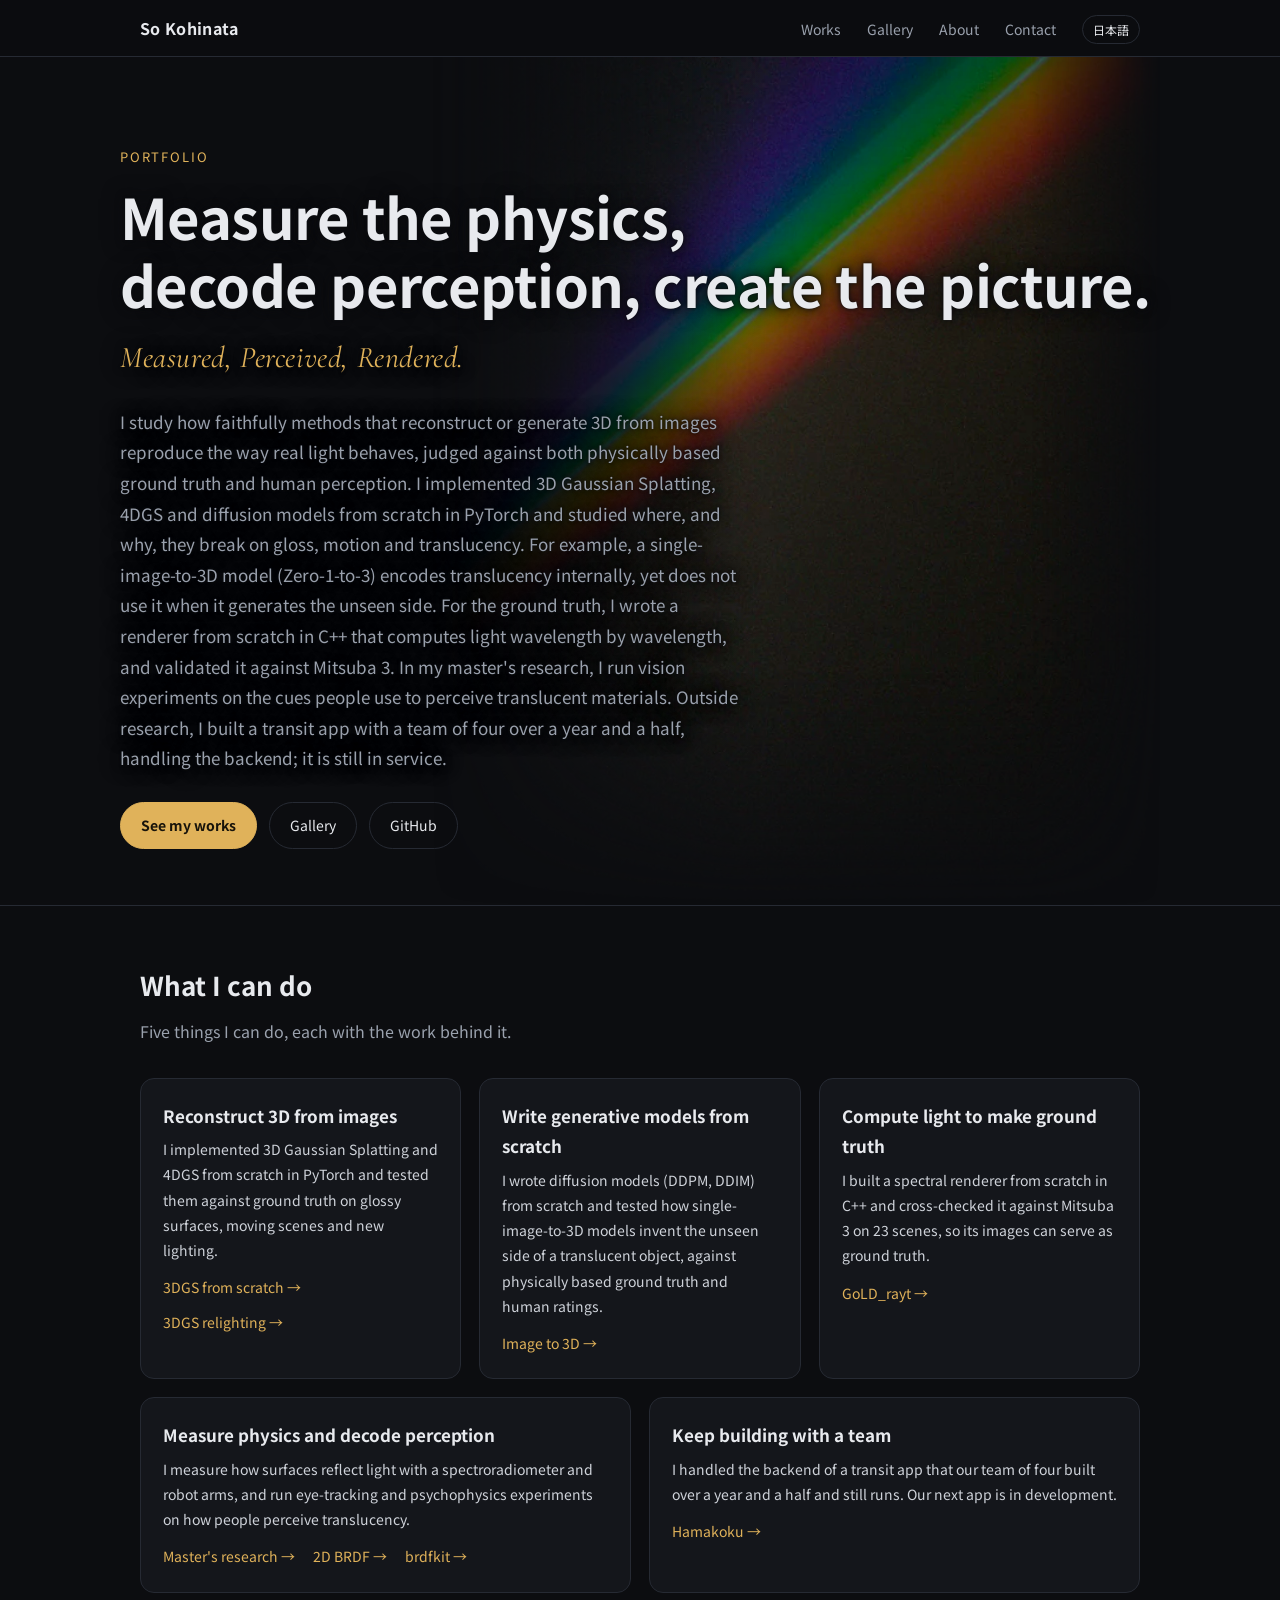
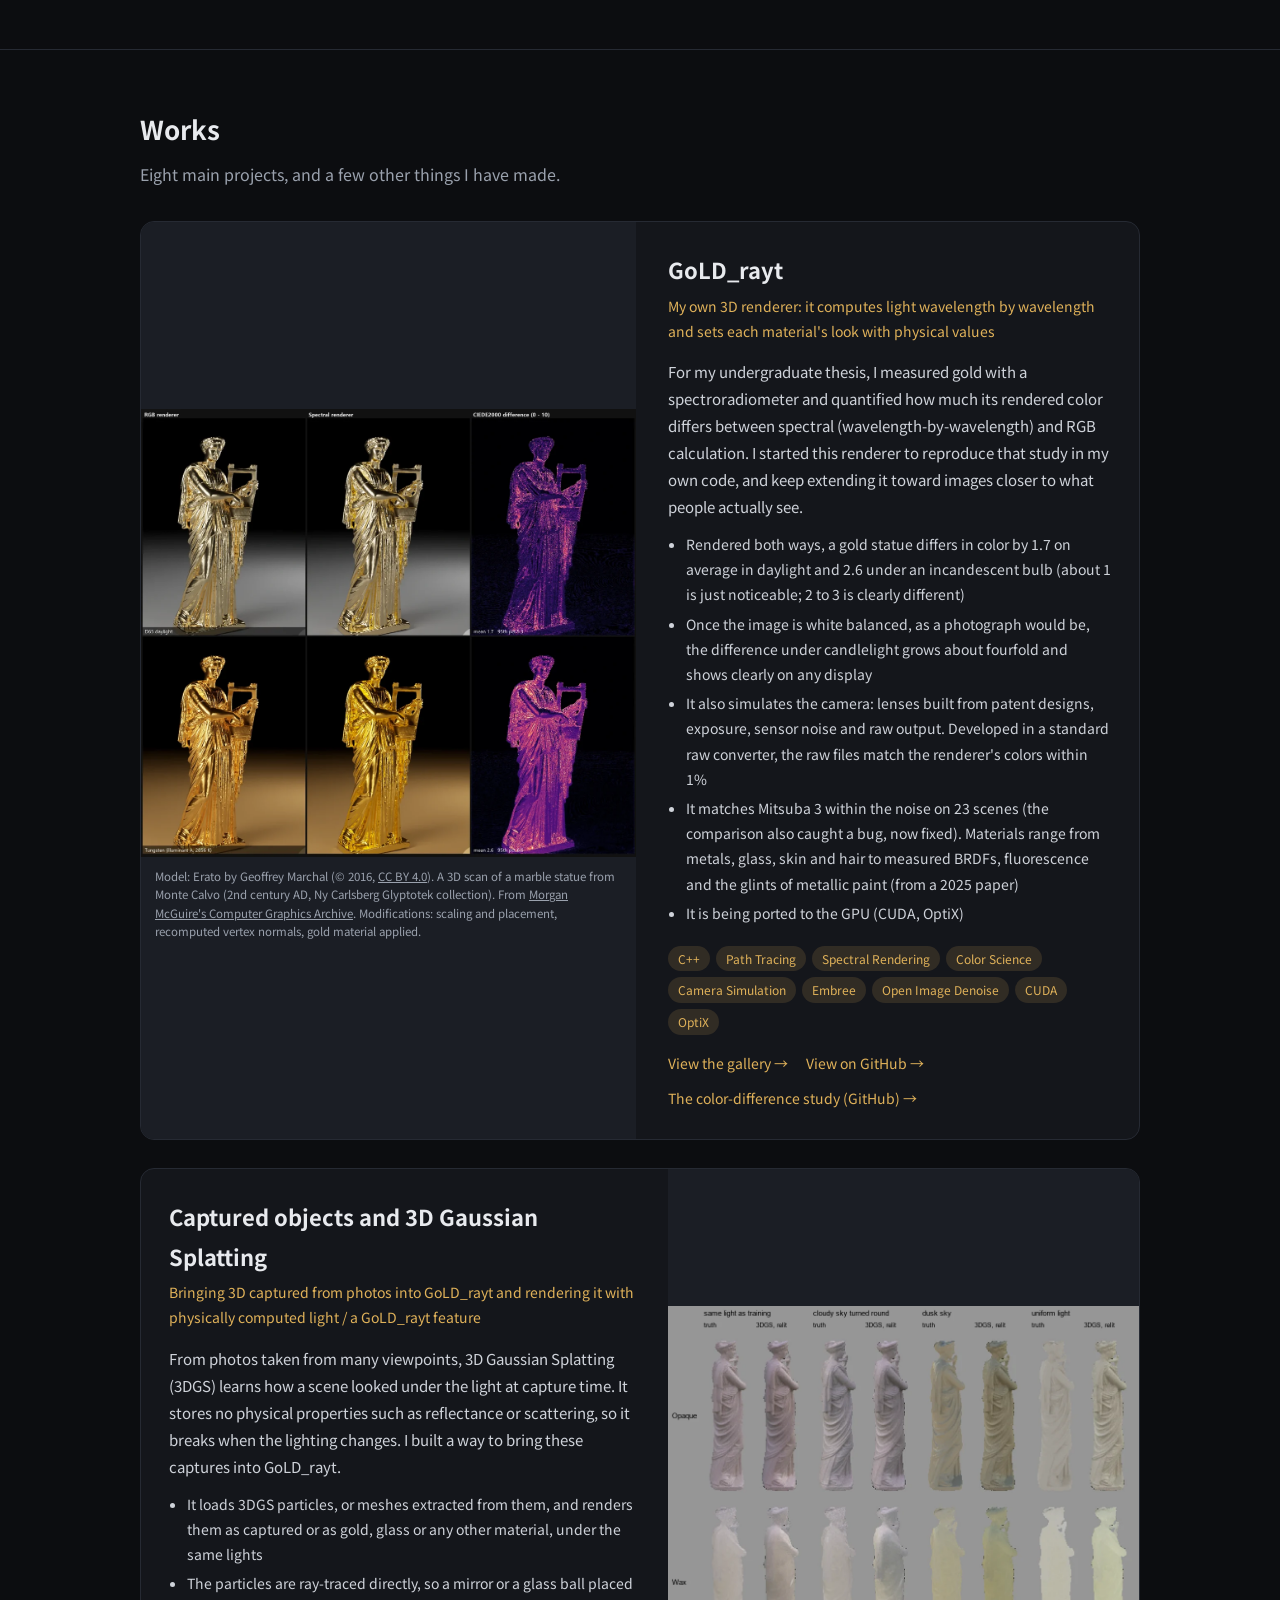
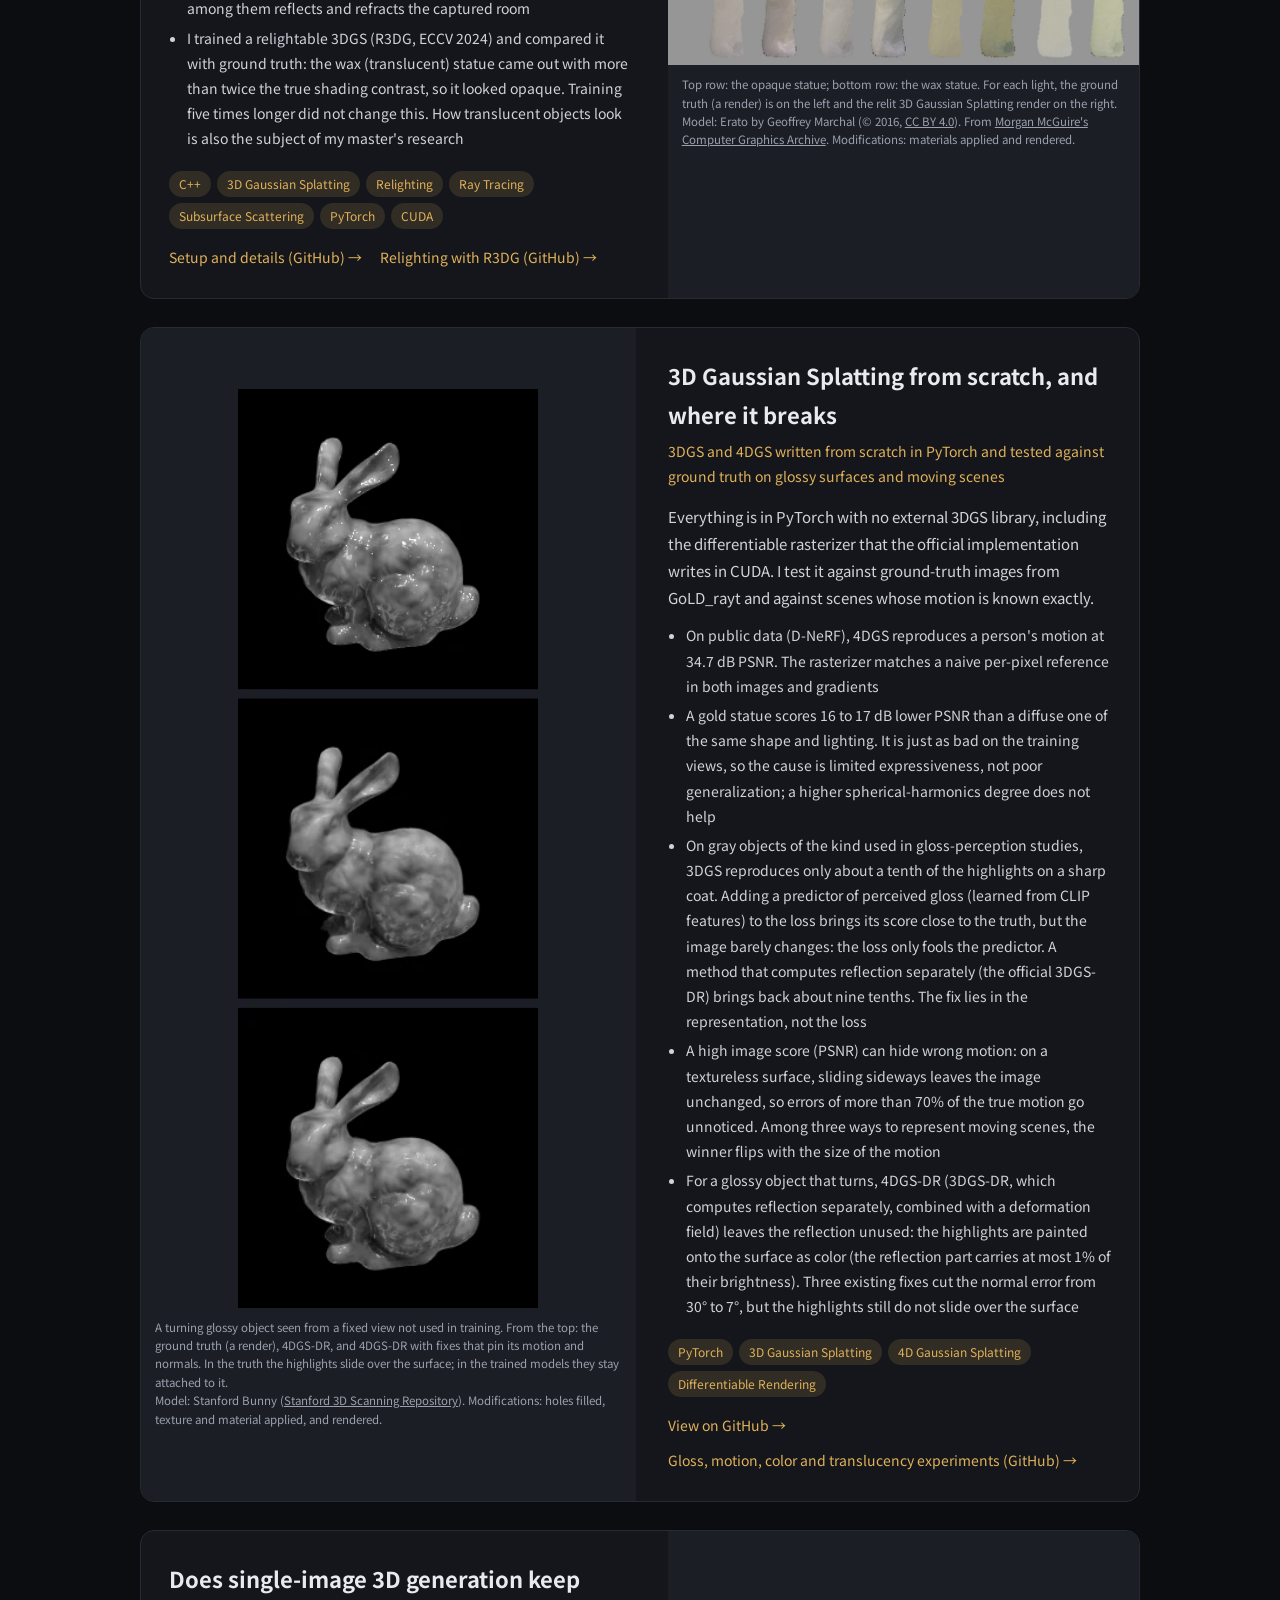
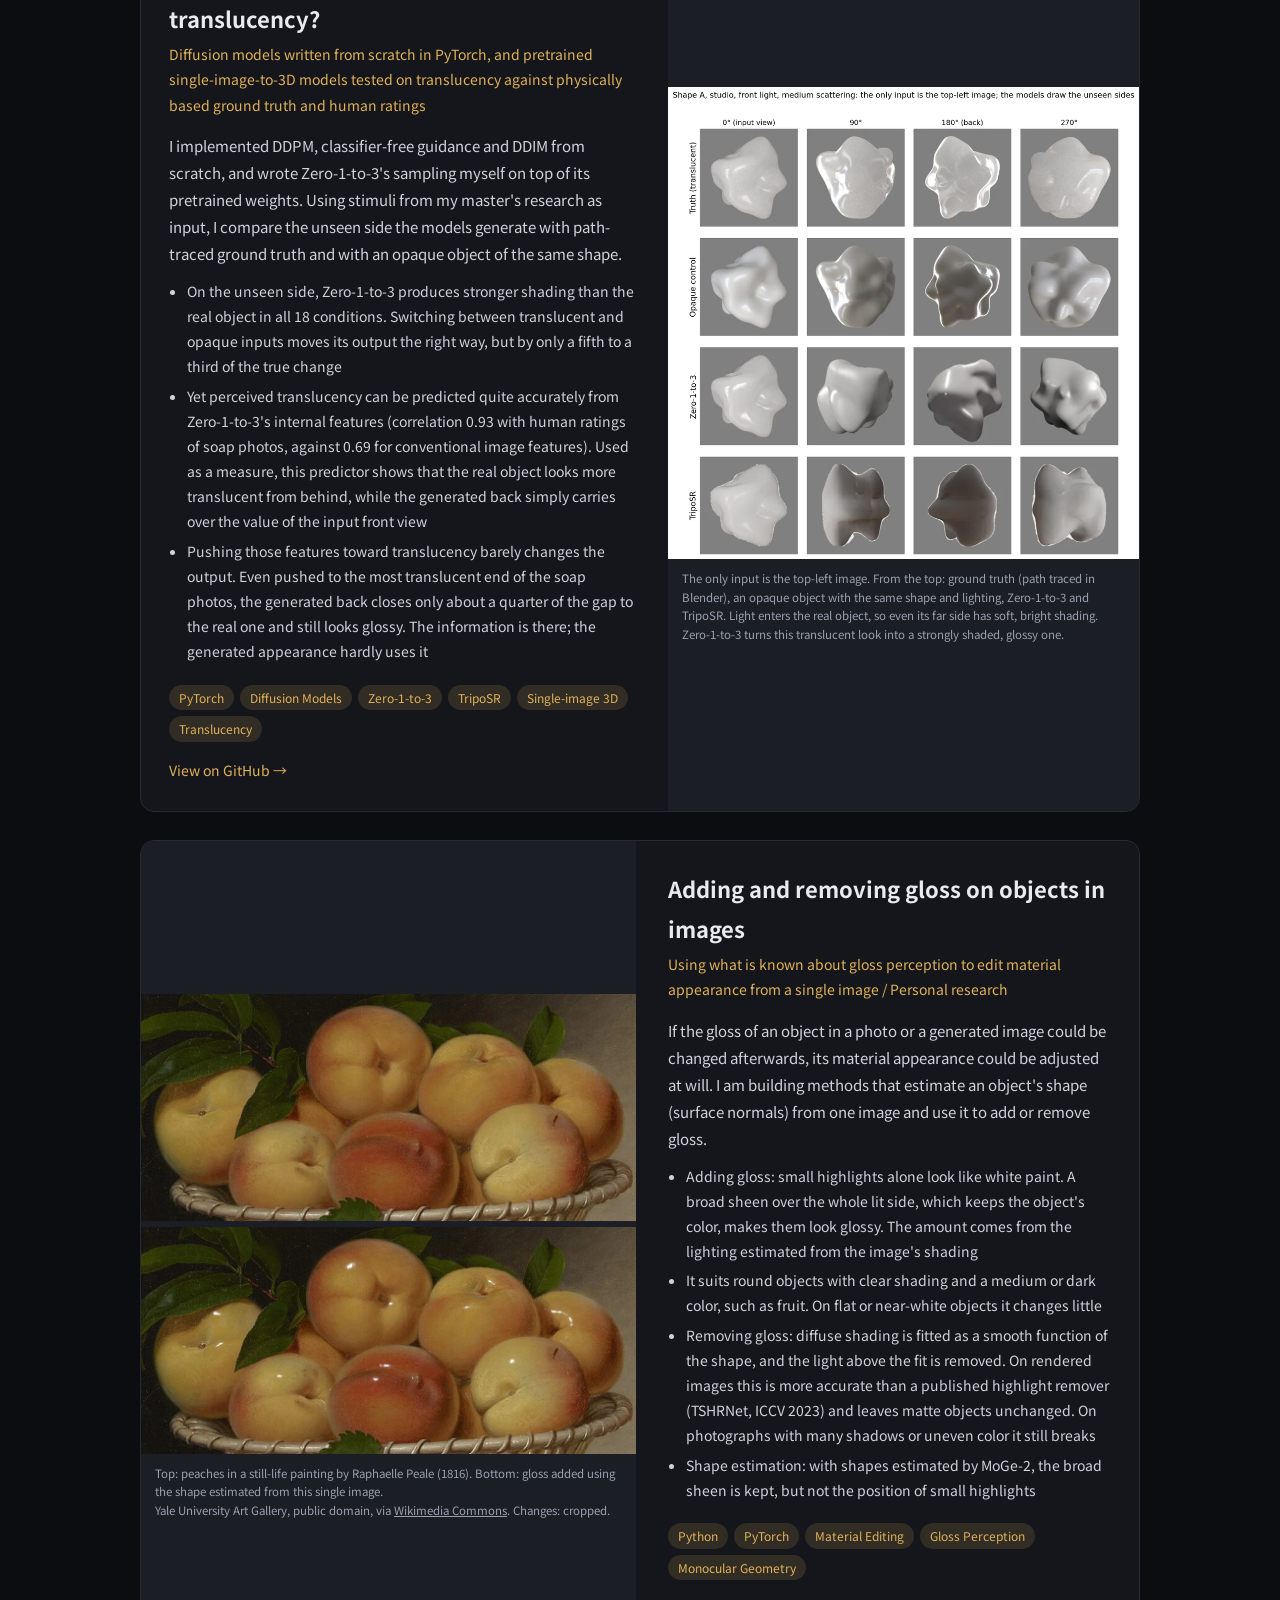
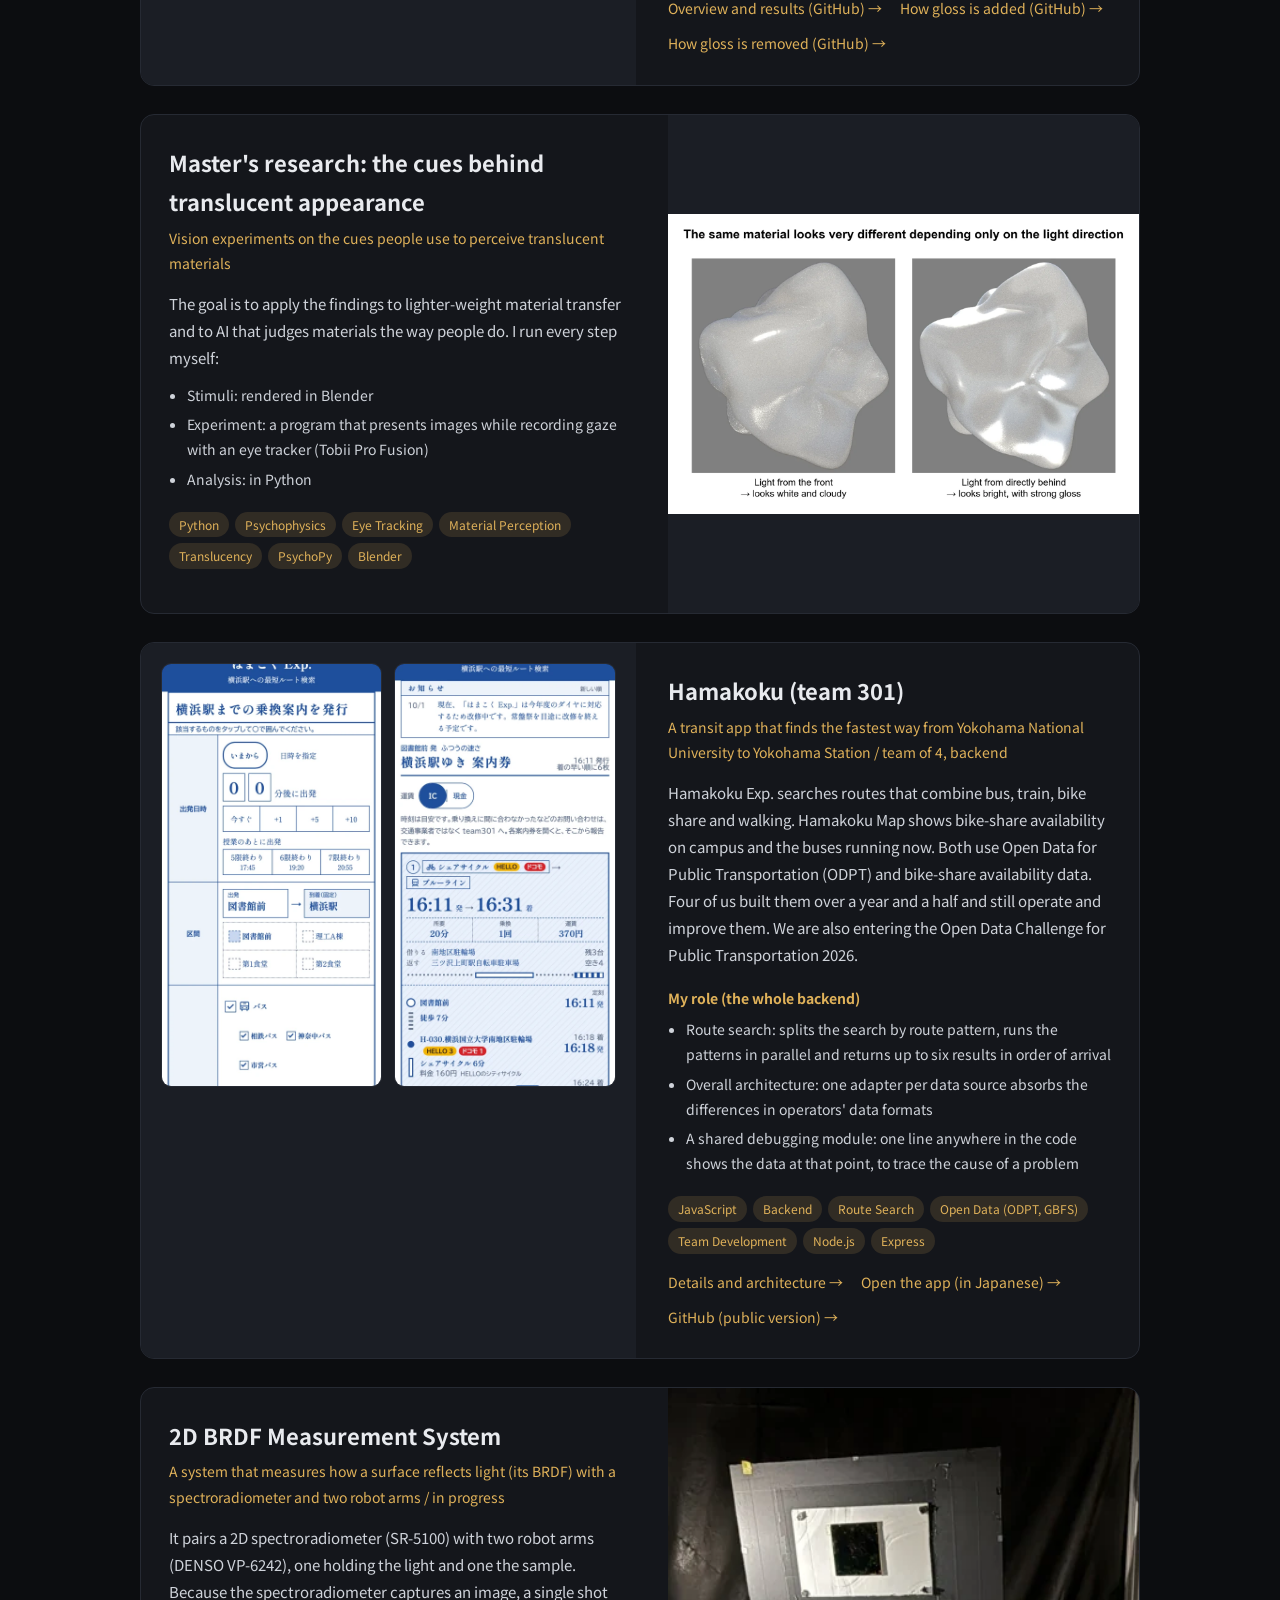
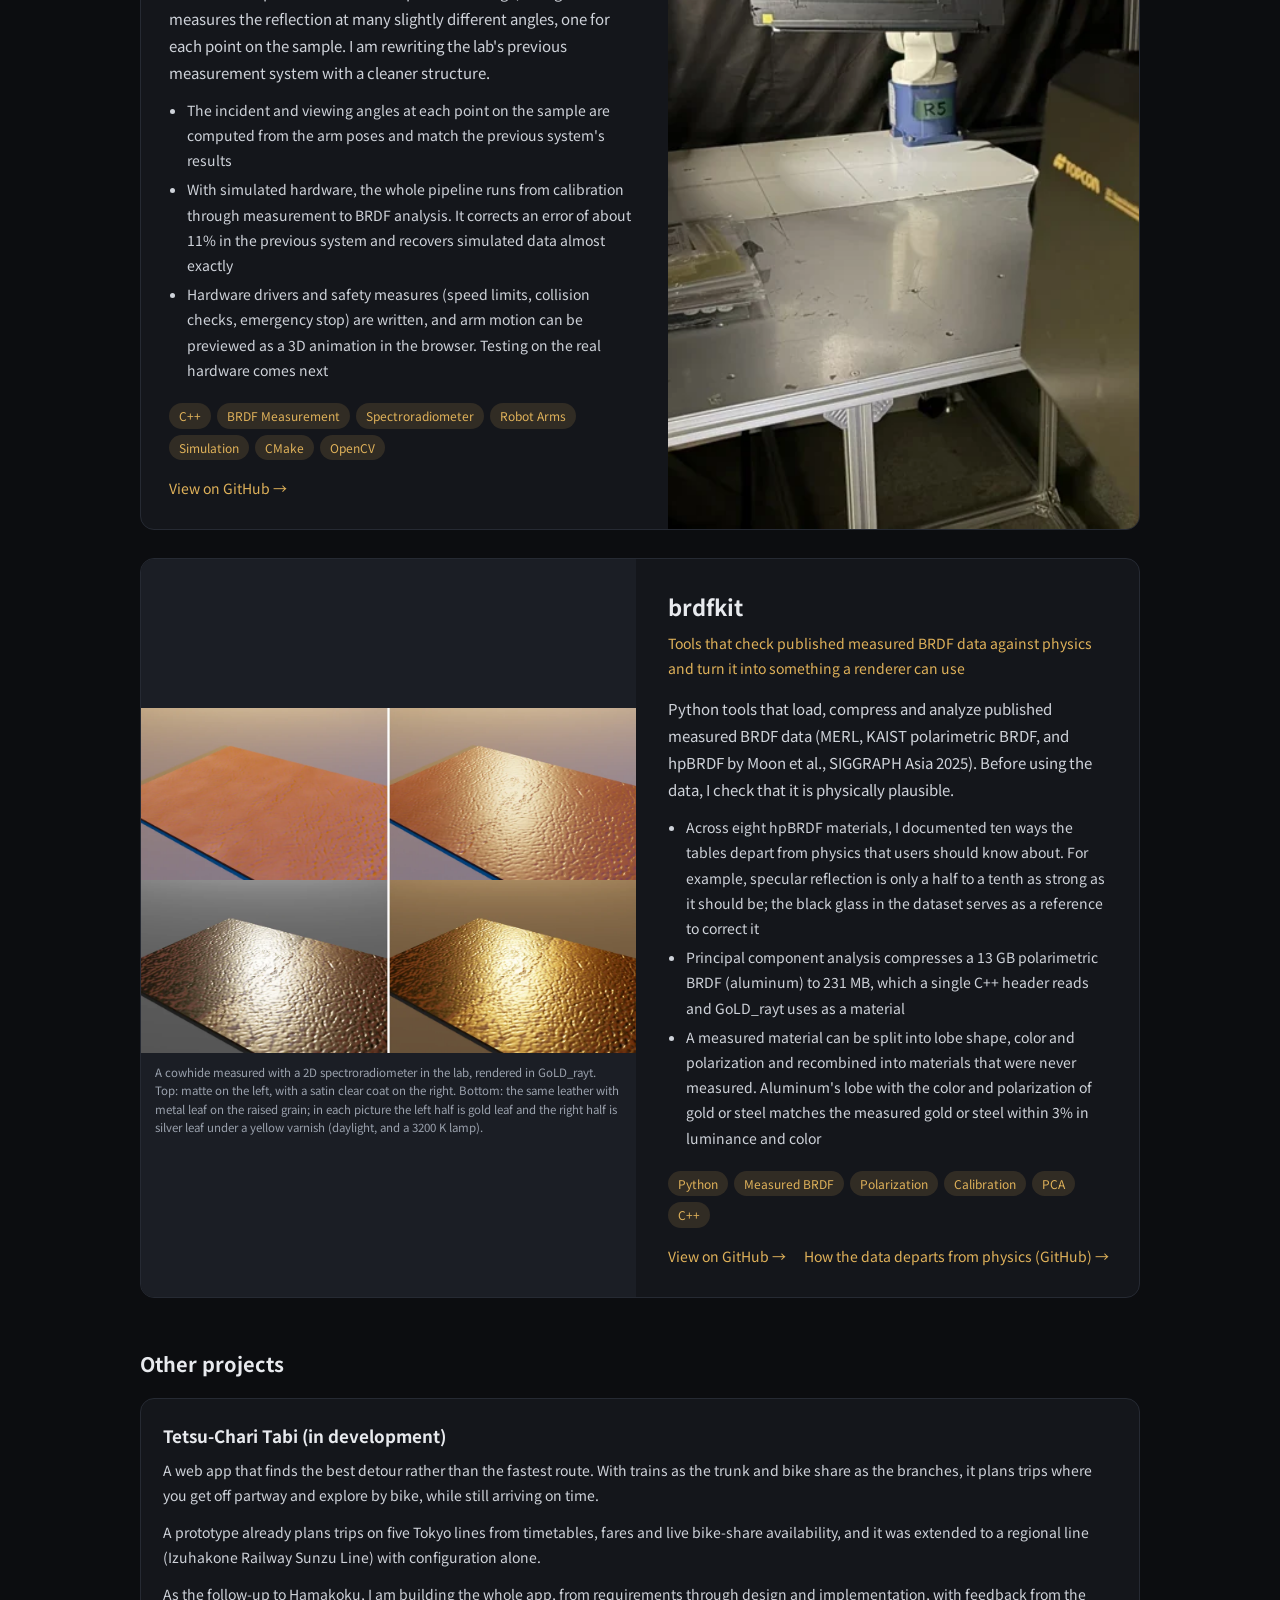
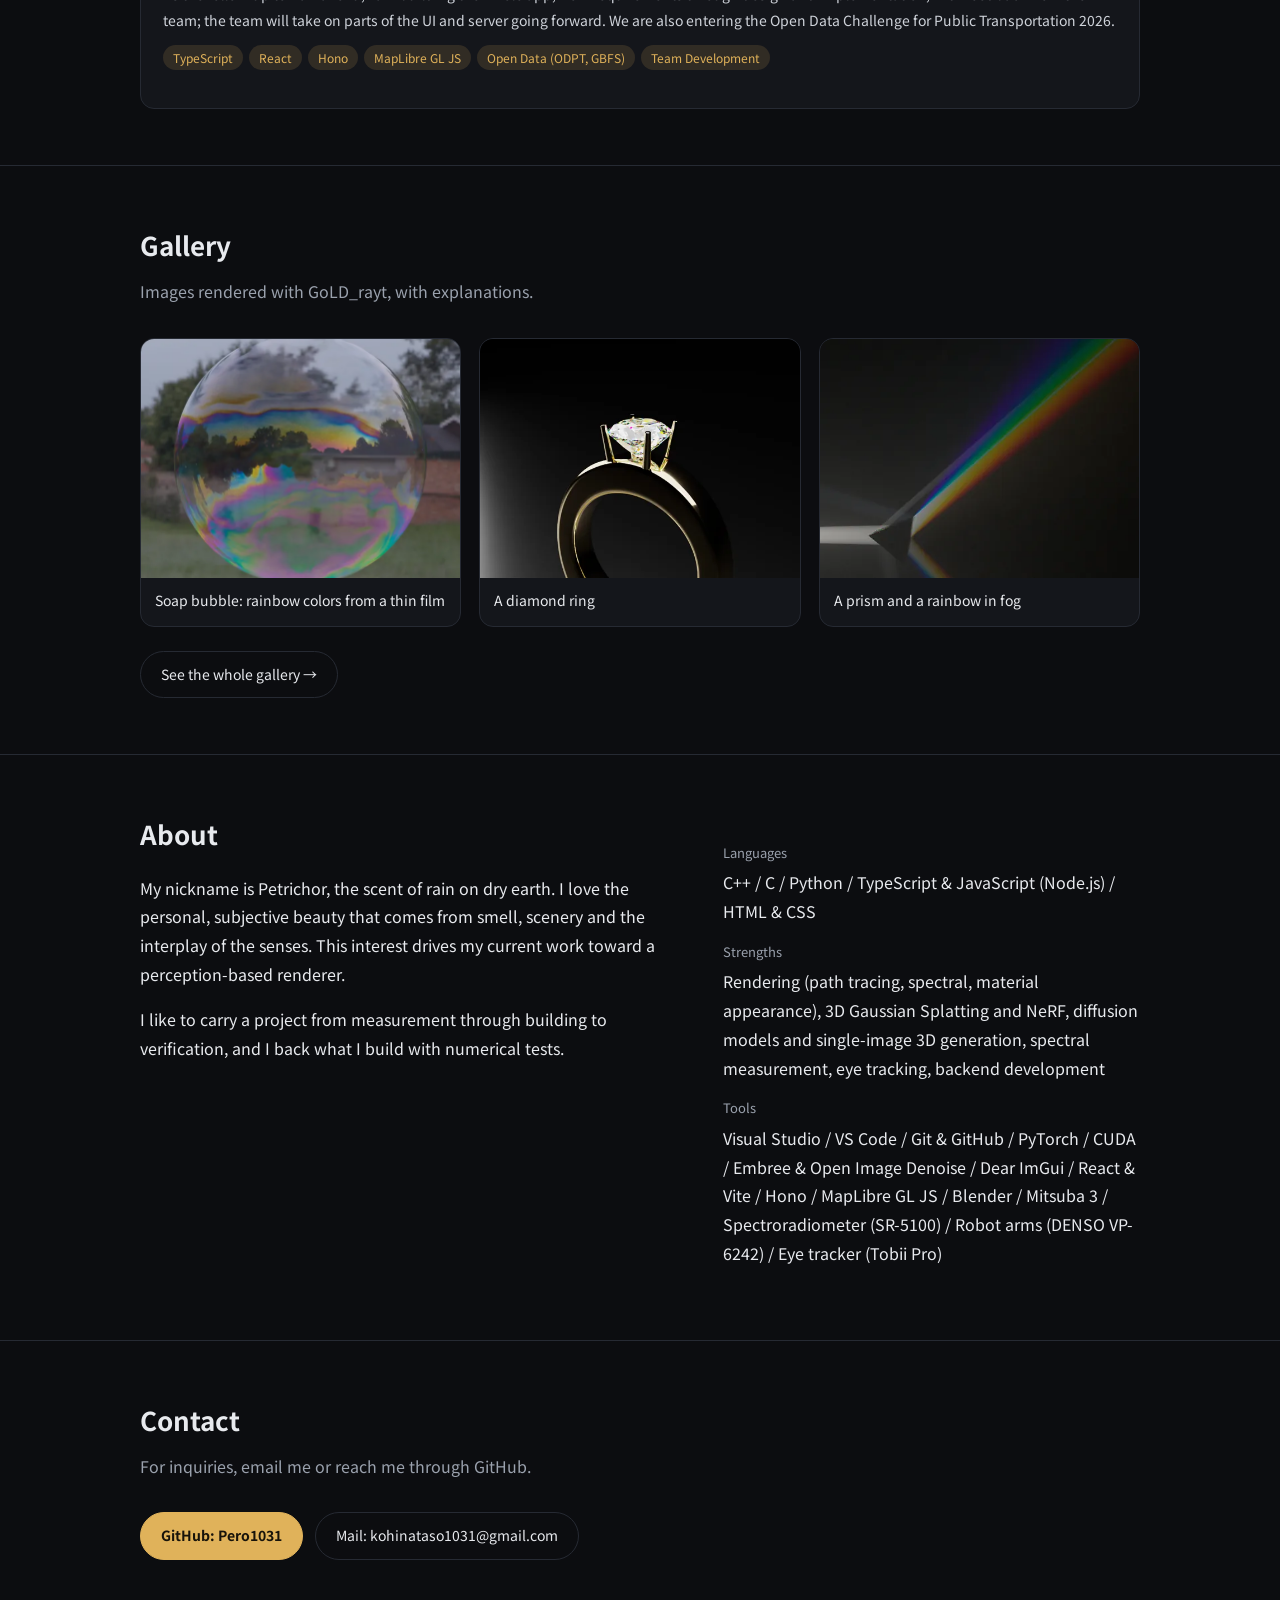
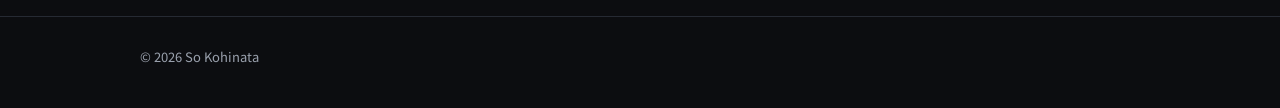
==== commit 57312a0e: "3dgs-toy card: turning glossy object animation and finding Co-Authored-By: Claude Opus 5.5 <noreply@" ====
--- a/en/index.html
+++ b/en/index.html
@@ -174,15 +174,10 @@
       <!-- 3DGS from scratch -->
       <article class="work" id="work-3dgs-toy">
         <div class="media">
-          <img class="contain" src="../assets/gs-dnerf-jumpingjacks.webp" width="1000" height="750" alt="A person doing jumping jacks, seen from test views at times not used in training. Top row: ground truth; middle row: the 4DGS render; bottom row: the Gaussians before deformation" loading="lazy">
-          <p class="credit">Deformation-field 4DGS trained on D-NeRF's jumpingjacks (Pumarola et al., CVPR 2021). From the top: ground truth, render, and the Gaussians before deformation.</p>
-          <img class="contain" src="../assets/gs-gloss-test.webp" width="570" height="660" alt="A gold statue and a diffuse statue of the same color, seen from a view not used in training. The ground truth, the 3DGS render and the error (x4) are shown side by side" loading="lazy">
+          <img class="contain narrow" src="../assets/gs-gloss-motion.webp" width="256" height="784" alt="A glossy bunny turning, seen from a fixed view. From the top: the ground truth, 4DGS-DR, and 4DGS-DR with its motion and normals pinned" loading="lazy">
           <p class="credit">
-            Top row: gold; bottom row: diffuse. From the left: the ground truth (a render), 3DGS, and the error (x4).<br>
-            Model: Erato by Geoffrey Marchal (© 2016,
-            <a href="https://creativecommons.org/licenses/by/4.0/" target="_blank" rel="noopener">CC BY 4.0</a>).
-            From <a href="https://casual-effects.com/data/" target="_blank" rel="noopener">Morgan McGuire's Computer Graphics Archive</a>.
-            Modifications: materials applied and rendered.
+            A turning glossy object seen from a fixed view not used in training. From the top: the ground truth (a render), 4DGS-DR, and 4DGS-DR with fixes that pin its motion and normals. In the truth the highlights slide over the surface; in the trained models they stay attached to it.<br>
+            Model: Stanford Bunny (<a href="https://graphics.stanford.edu/data/3Dscanrep/" target="_blank" rel="noopener">Stanford 3D Scanning Repository</a>). Modifications: holes filled, texture and material applied, and rendered.
           </p>
         </div>
         <div class="body">
@@ -197,6 +192,7 @@
             <li>A gold statue scores 16 to 17 dB lower PSNR than a diffuse one of the same shape and lighting. It is just as bad on the training views, so the cause is limited expressiveness, not poor generalization; a higher spherical-harmonics degree does not help</li>
             <li>On gray objects of the kind used in gloss-perception studies, 3DGS reproduces only about a tenth of the highlights on a sharp coat. Adding a predictor of perceived gloss (learned from CLIP features) to the loss brings its score close to the truth, but the image barely changes: the loss only fools the predictor. A method that computes reflection separately (the official 3DGS-DR) brings back about nine tenths. The fix lies in the representation, not the loss</li>
             <li>A high image score (PSNR) can hide wrong motion: on a textureless surface, sliding sideways leaves the image unchanged, so errors of more than 70% of the true motion go unnoticed. Among three ways to represent moving scenes, the winner flips with the size of the motion</li>
+            <li>For a glossy object that turns, 4DGS-DR (3DGS-DR, which computes reflection separately, combined with a deformation field) leaves the reflection unused: the highlights are painted onto the surface as color (the reflection part carries at most 1% of their brightness). Three existing fixes cut the normal error from 30° to 7°, but the highlights still do not slide over the surface</li>
           </ul>
           <div class="tags"><span class="tag">PyTorch</span><span class="tag">3D Gaussian Splatting</span><span class="tag">4D Gaussian Splatting</span><span class="tag">Differentiable Rendering</span></div>
           <div class="links">
--- a/style.css
+++ b/style.css
@@ -110,6 +110,8 @@
 /* 縦に長い画像は切らずに全体を見せる(GoLD_rayt のヒーロー画像など) */
 .work .media img.contain { object-fit: contain; height: auto; align-self: center; }
 .work .media:has(img.contain) { display: flex; flex-direction: column; justify-content: center; }
+/* 縦に並べた小さい動画は引き伸ばさない */
+.work .media img.narrow { max-width: 300px; }
 .work .media .credit { margin: 0; padding: 10px 14px 12px; font-size: 11.5px; line-height: 1.6; color: var(--muted); }
 .work .media .credit a { color: var(--muted); text-decoration: underline; }
 .work .body { padding: 28px 28px 28px 0; display: flex; flex-direction: column; }
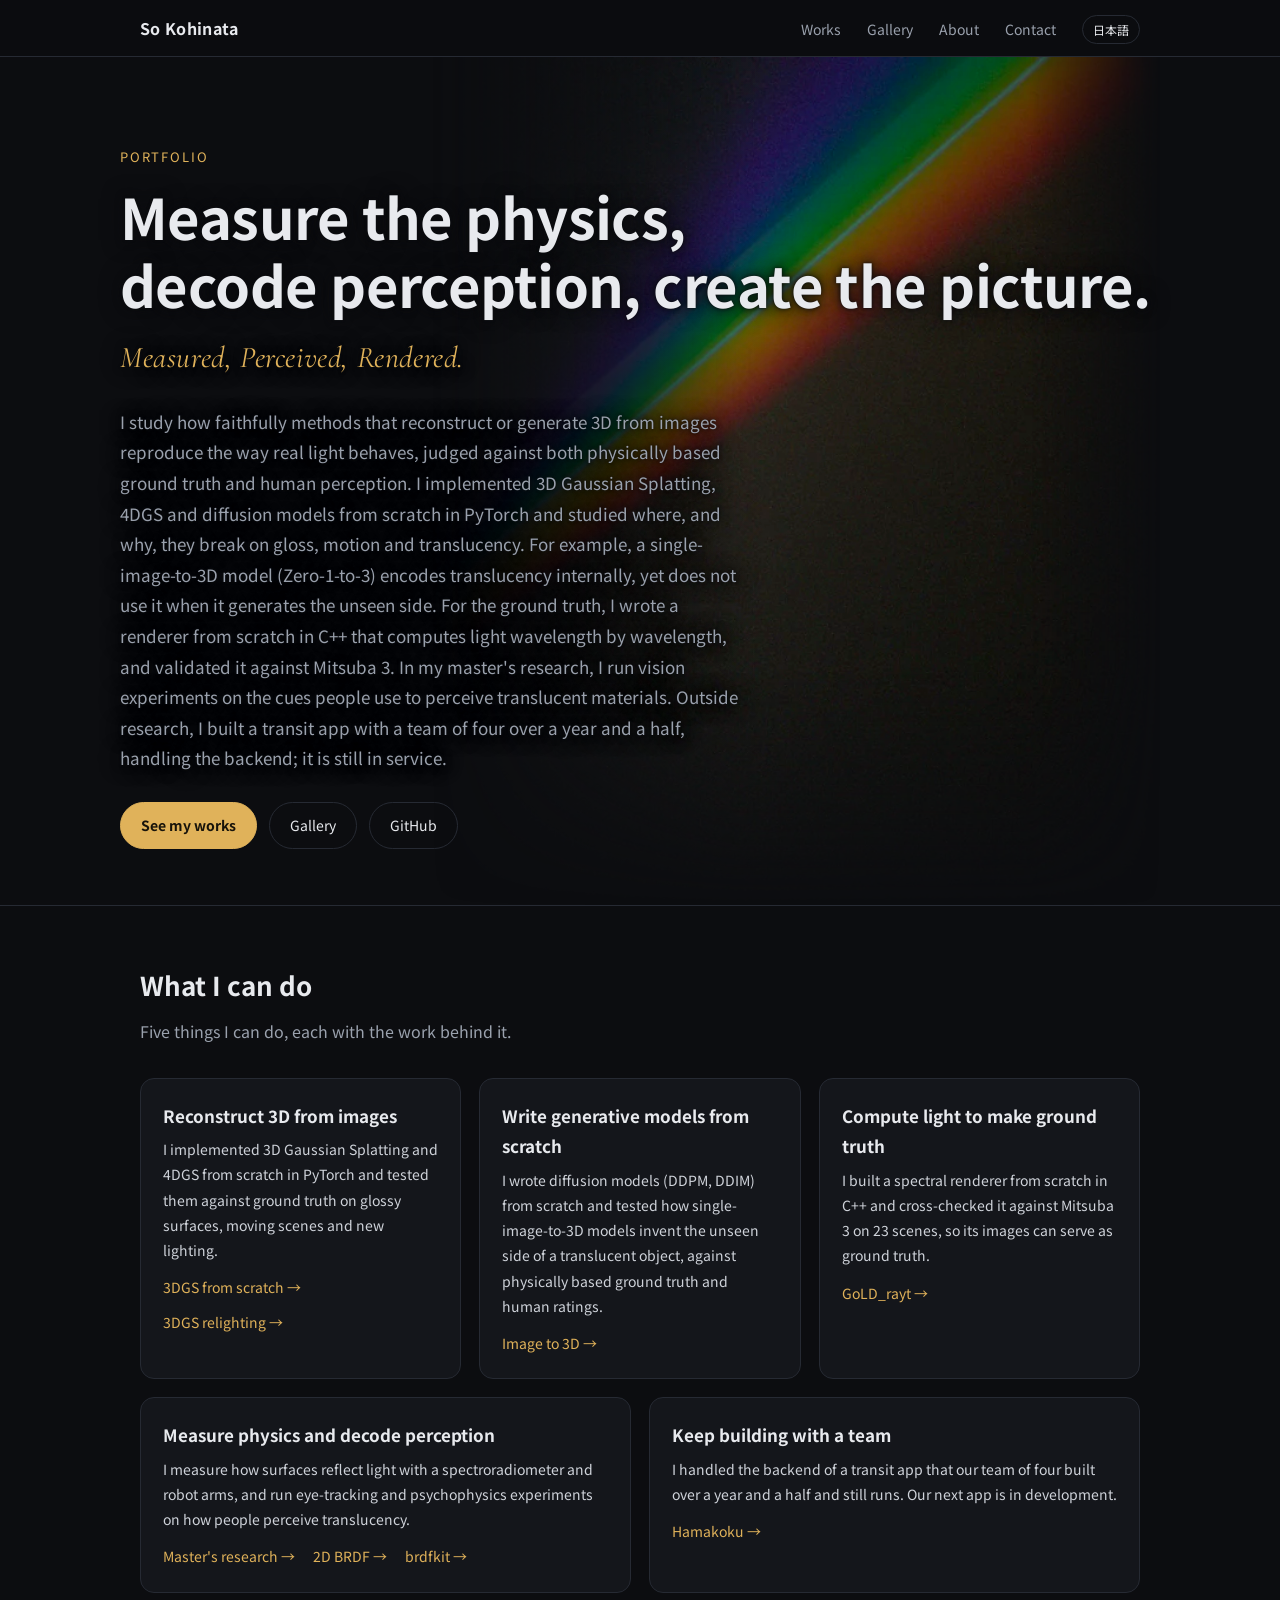
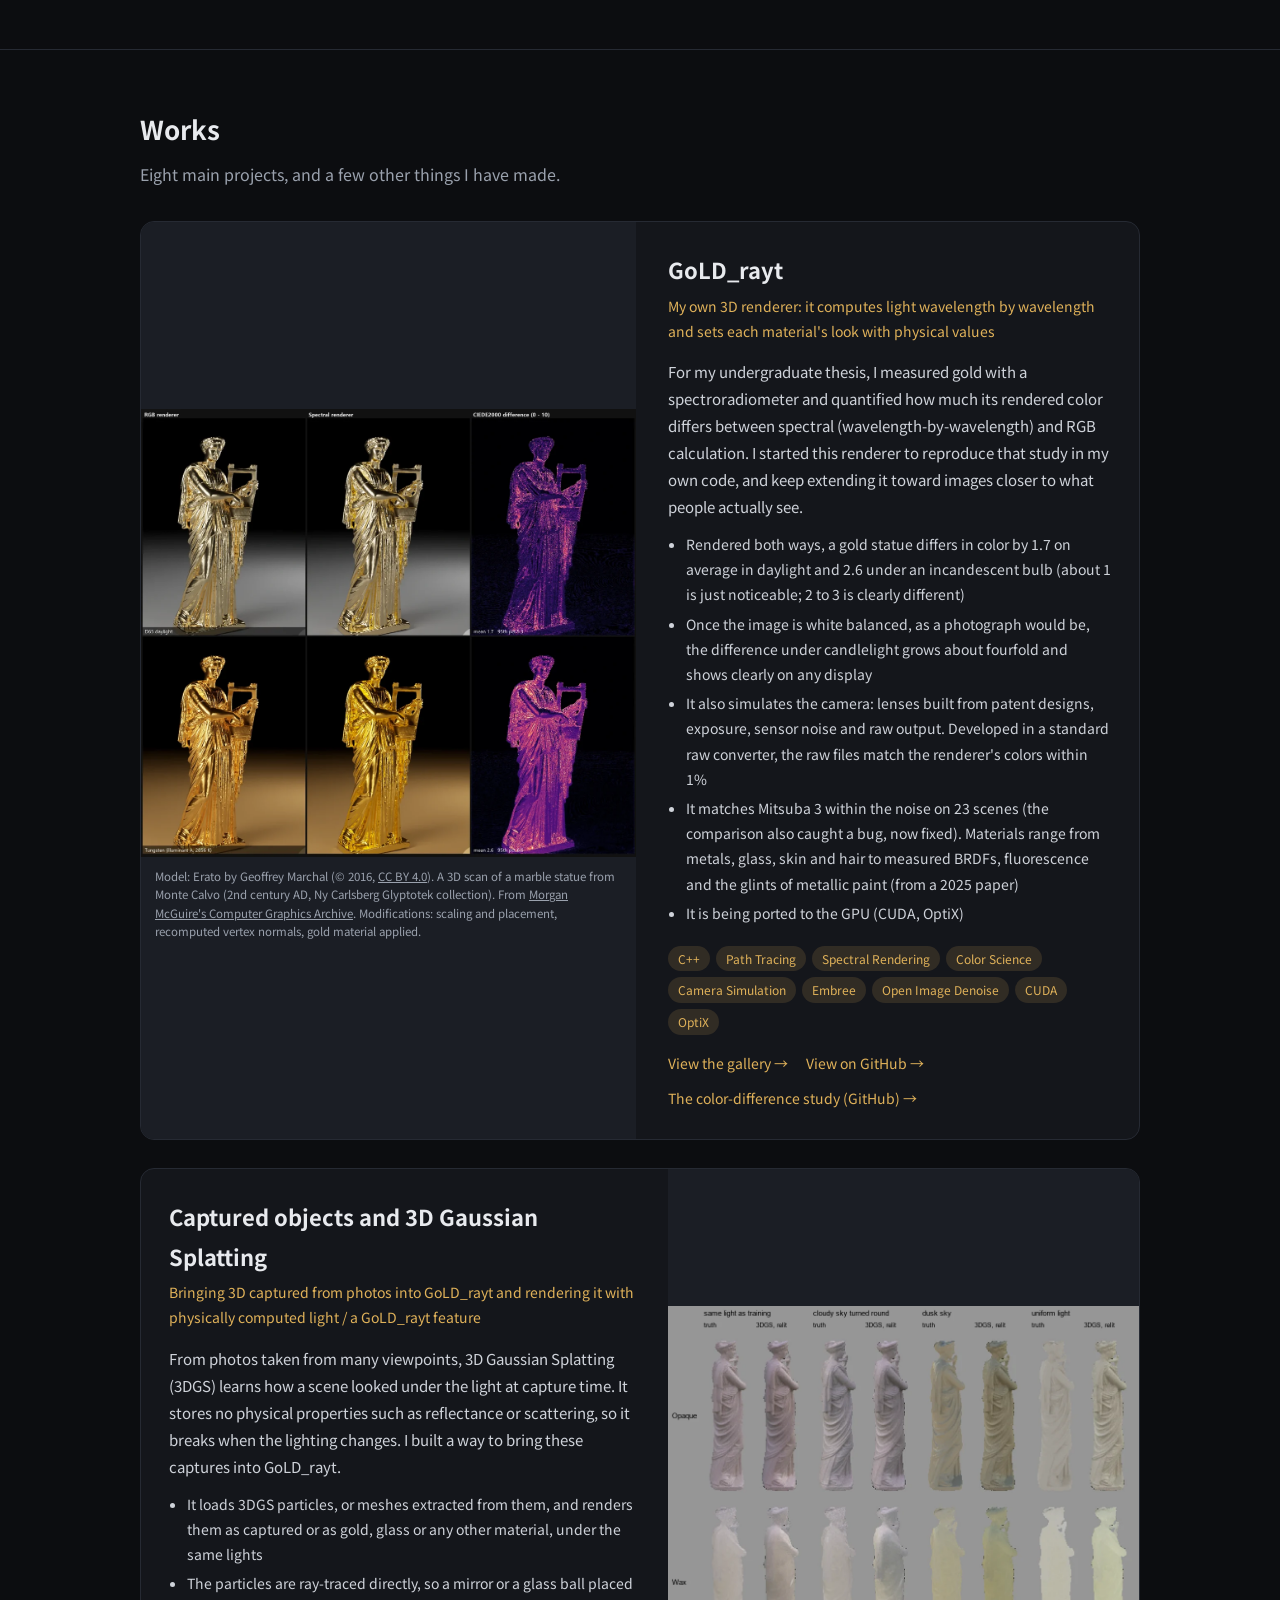
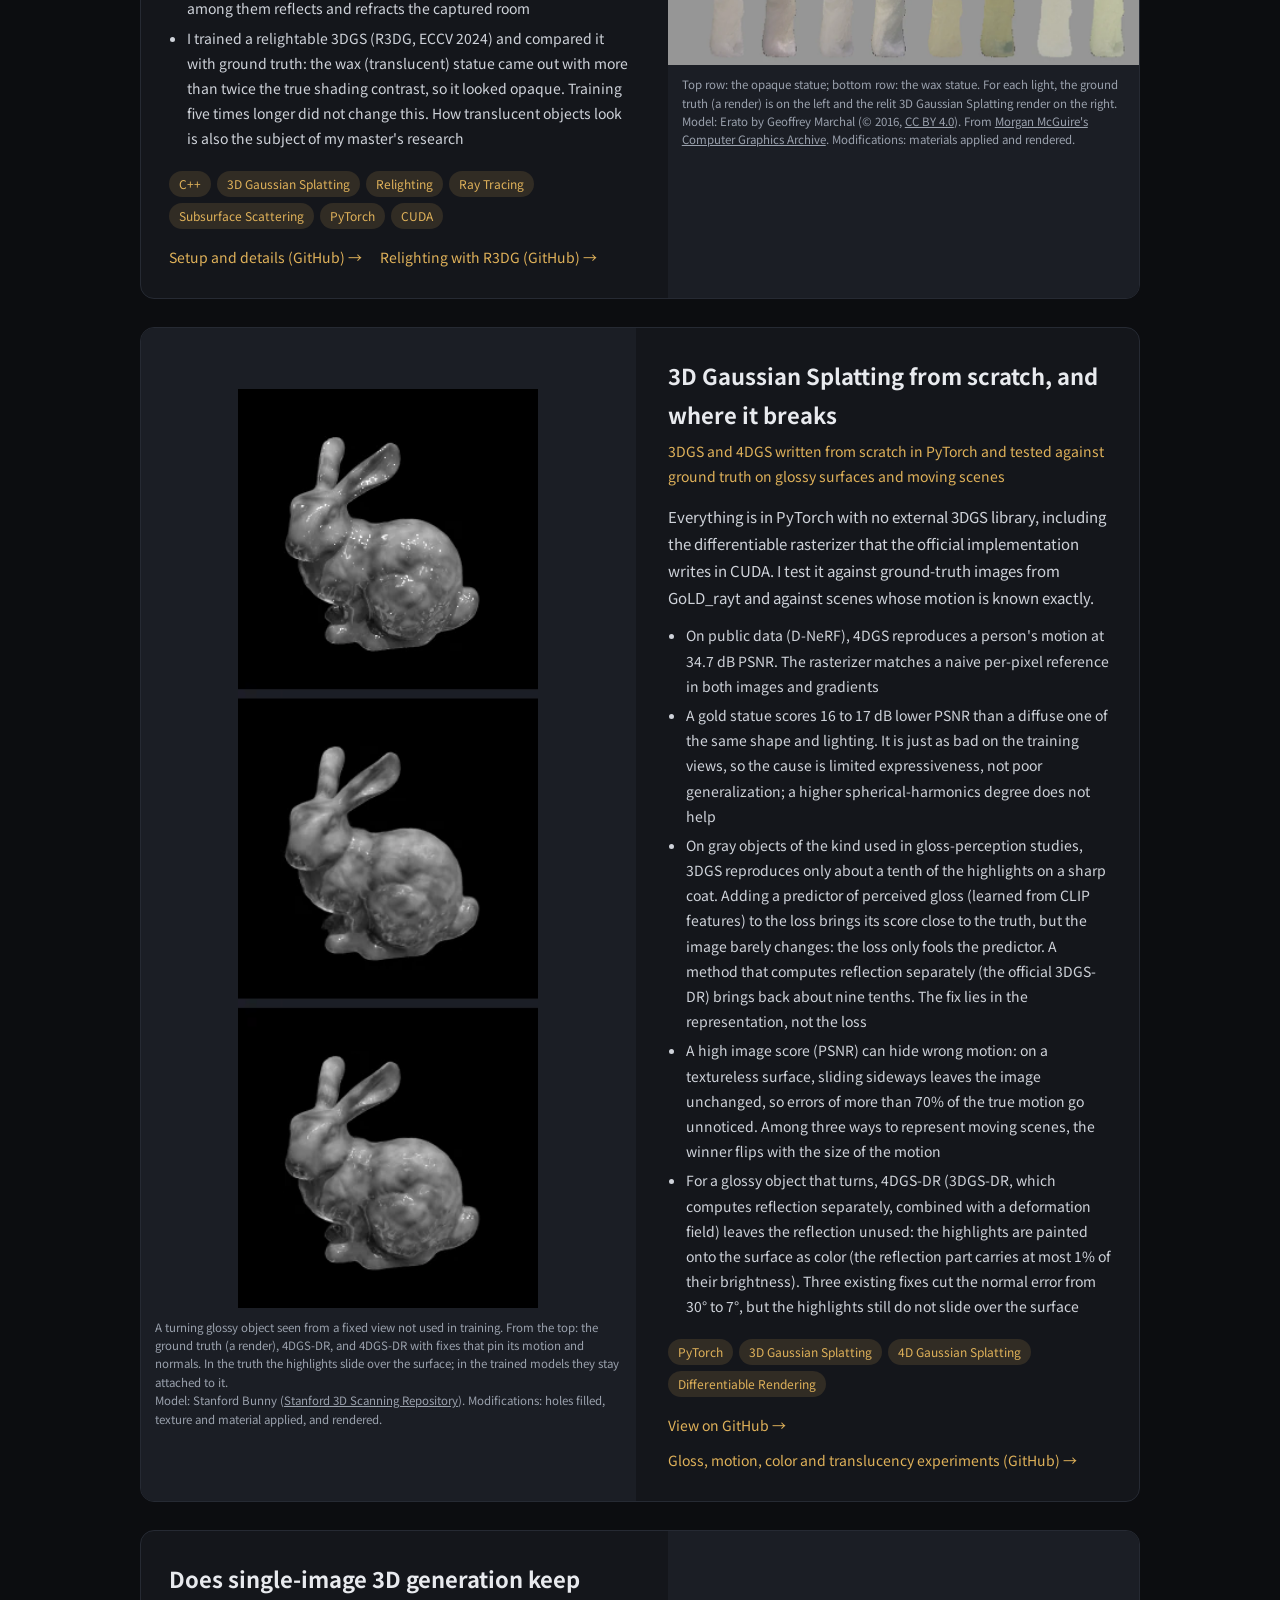
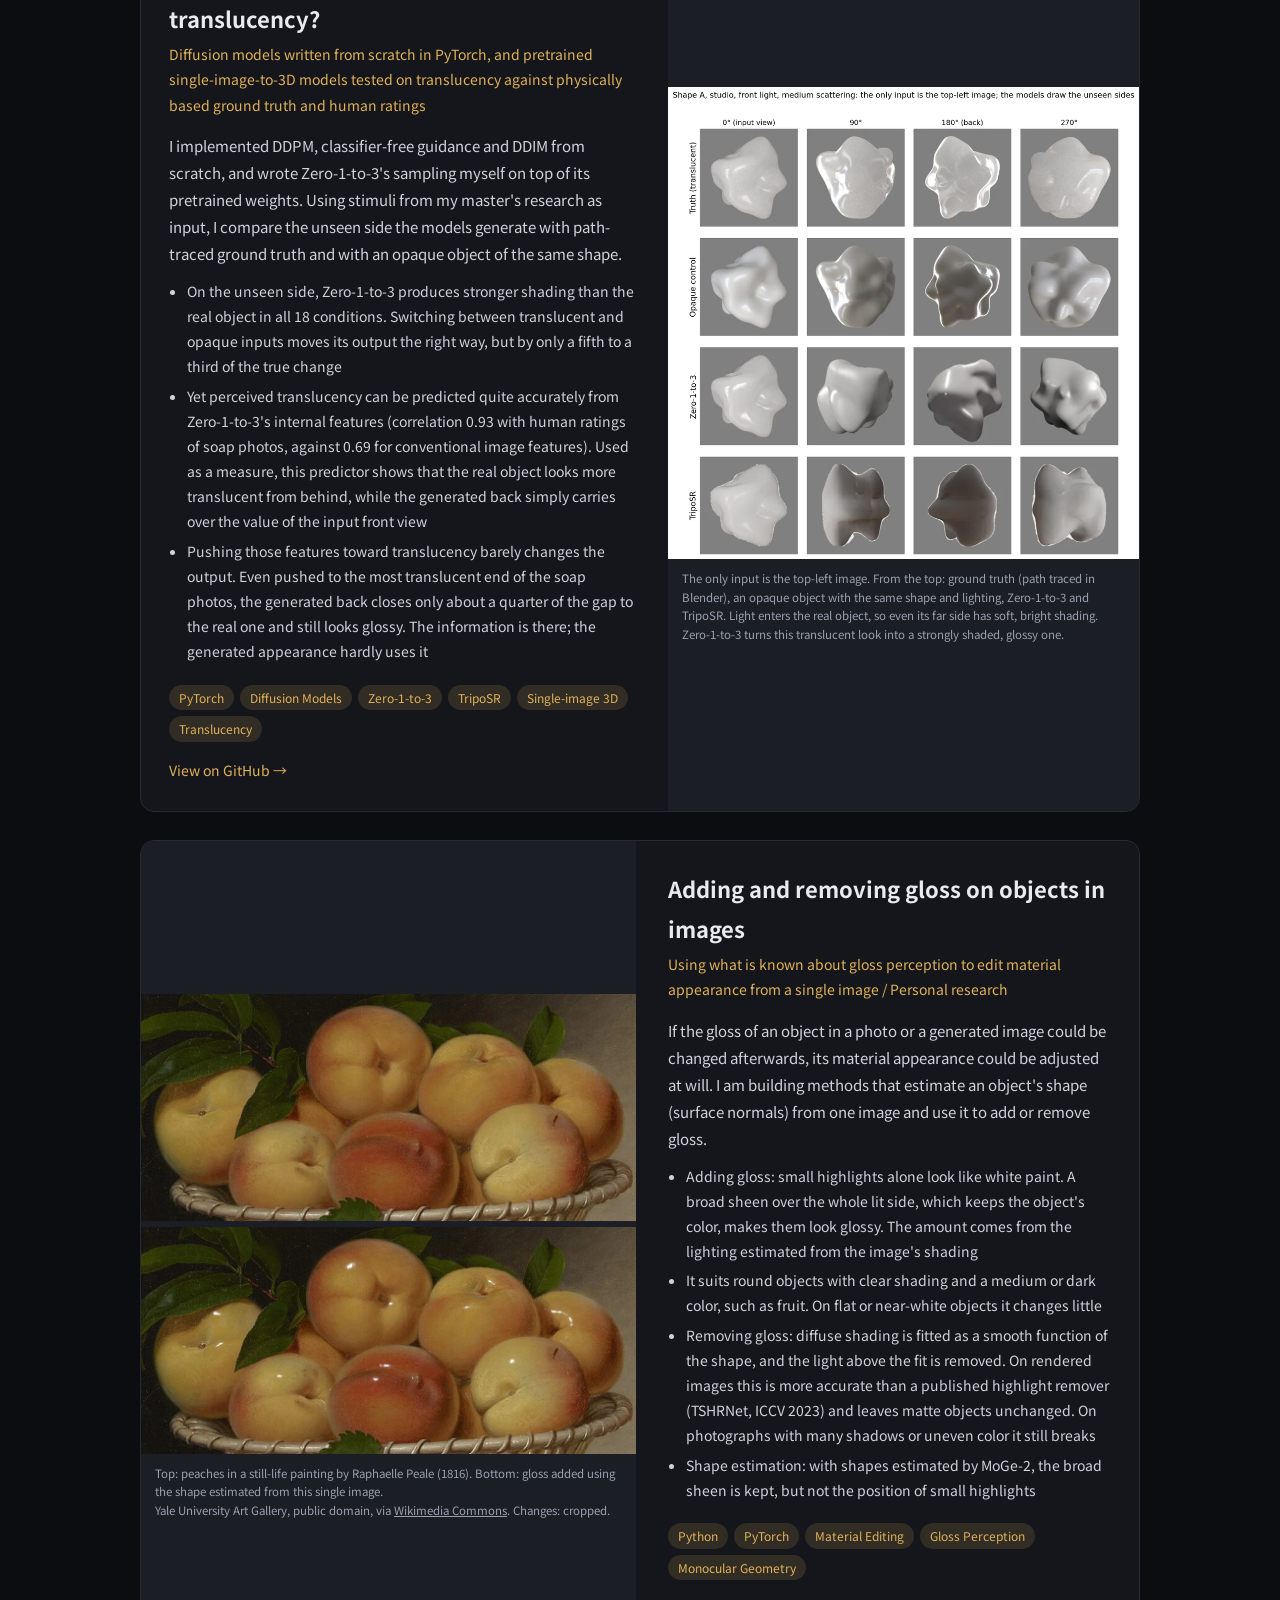
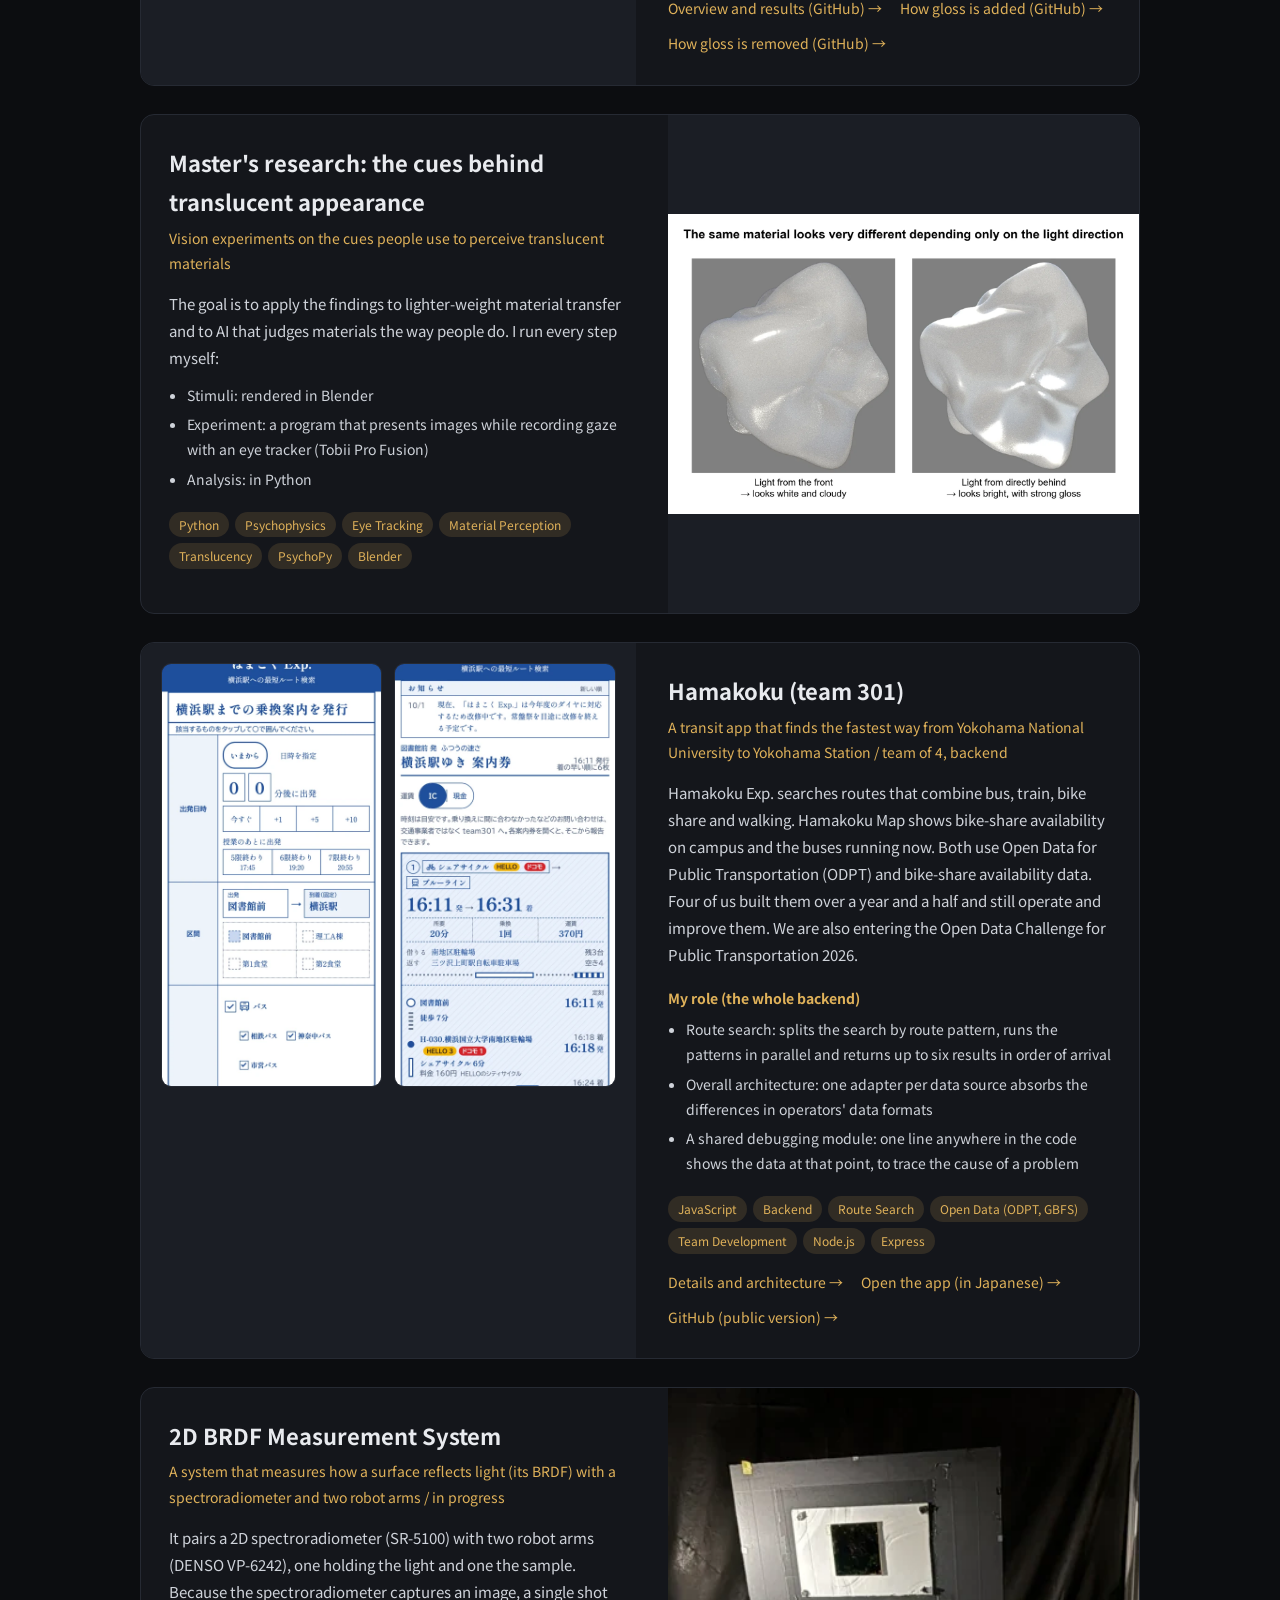
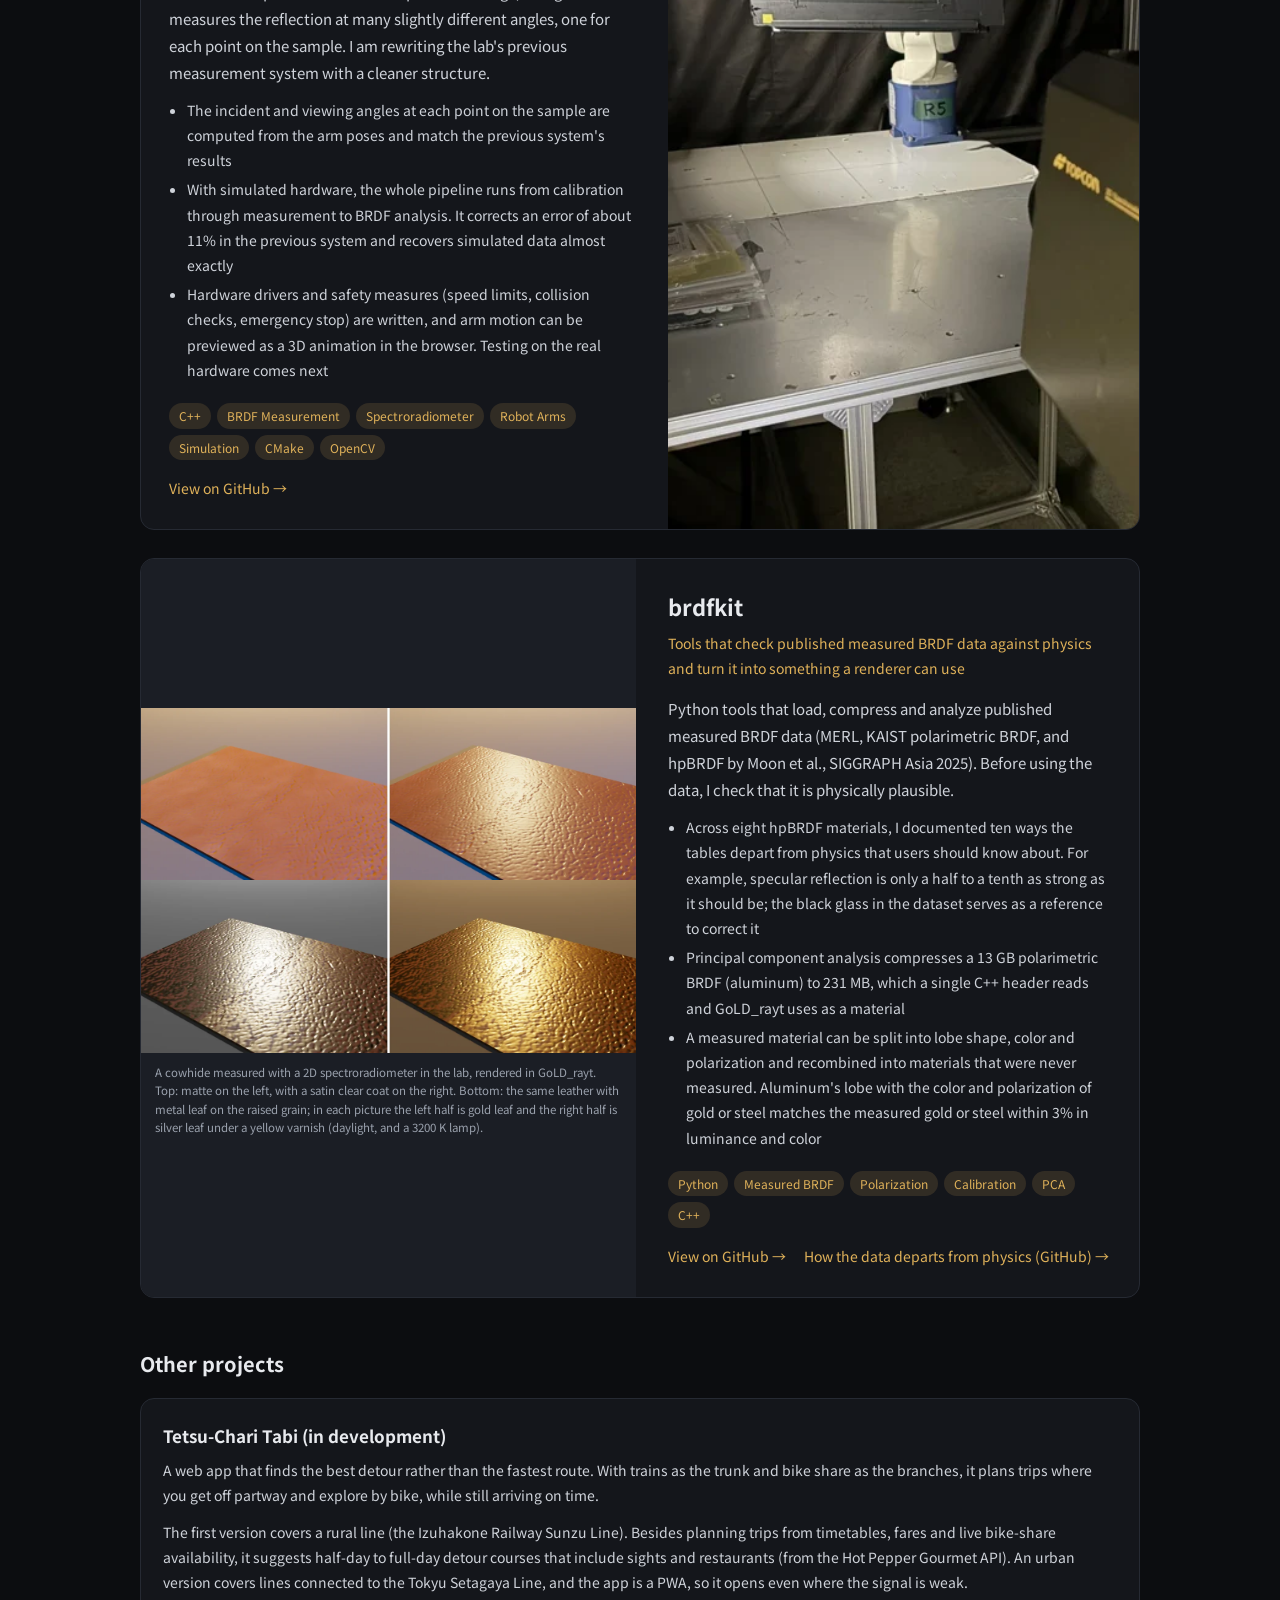
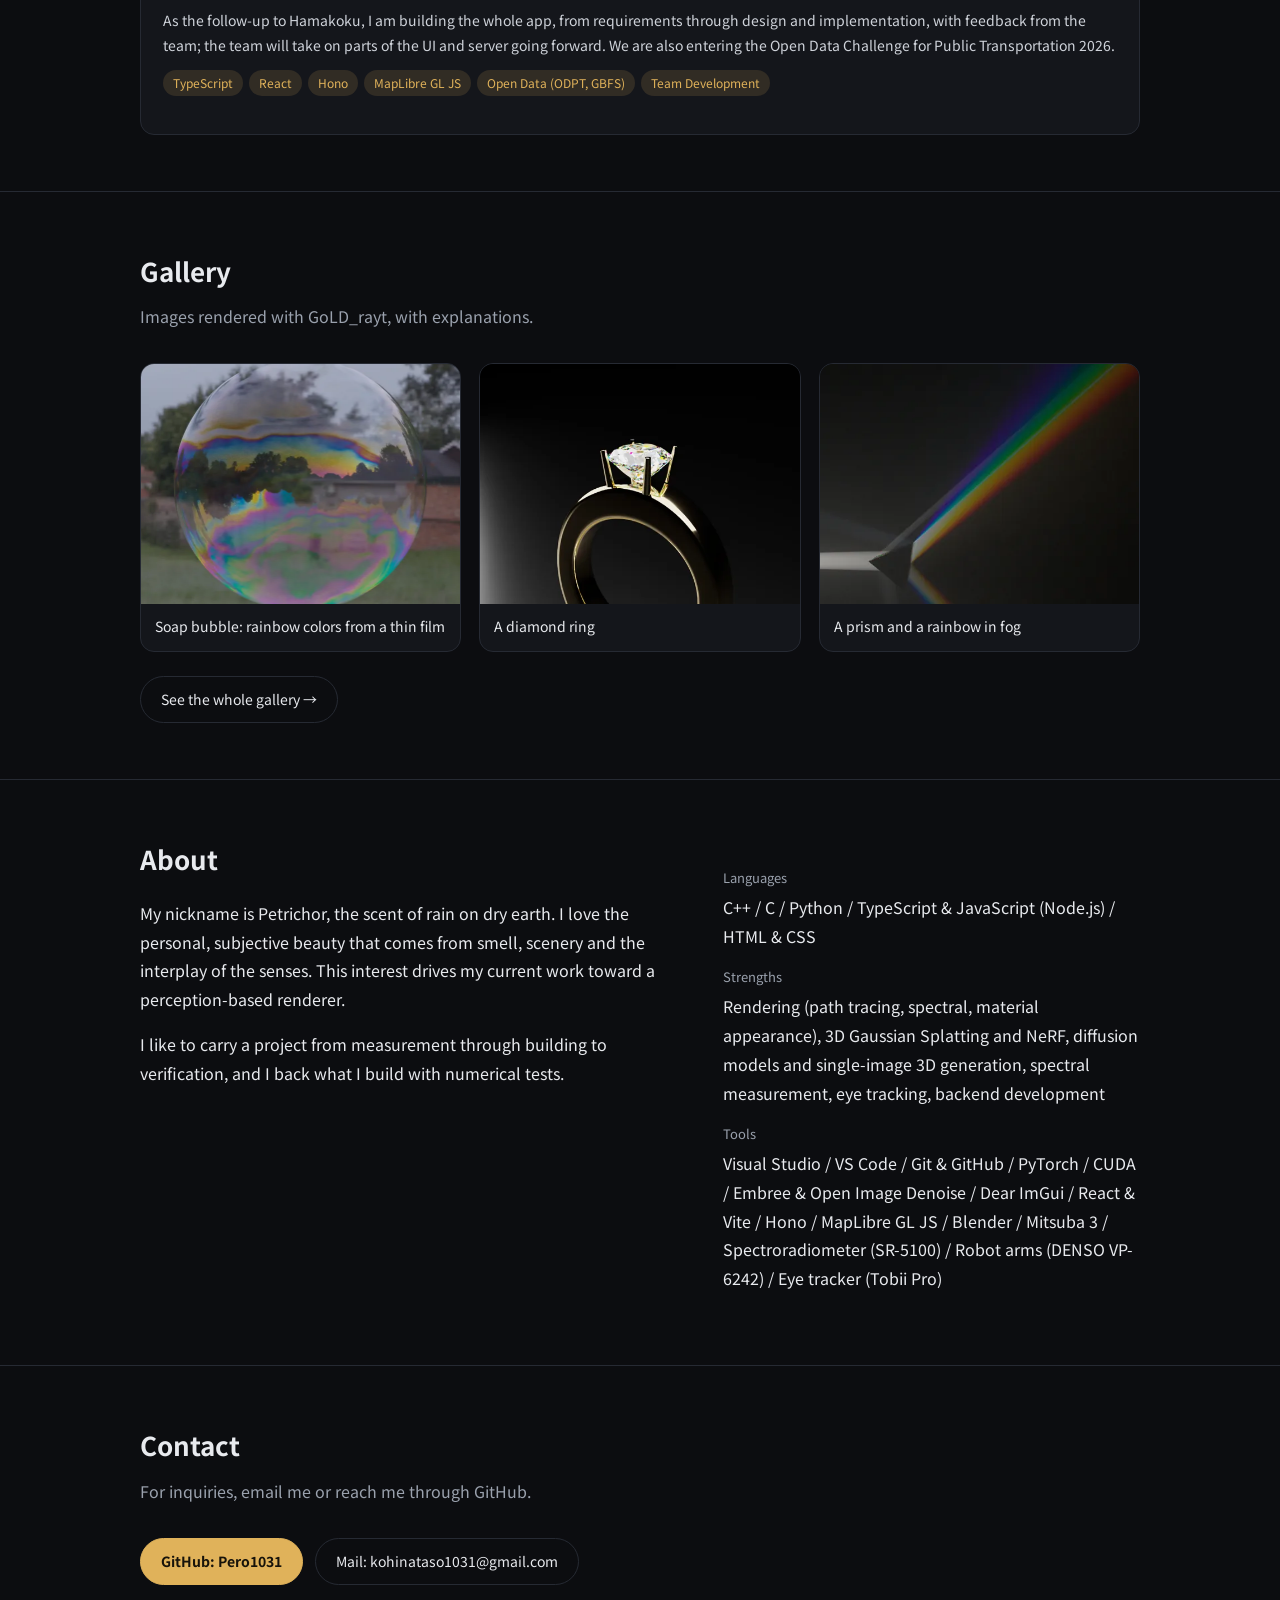
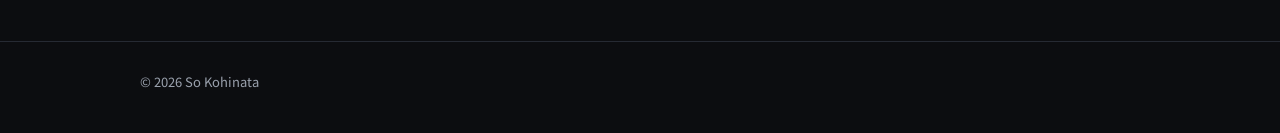
==== commit be67e140: "Update Tetsu-Chari Tabi description Co-Authored-By: Claude Opus 5.5 <noreply@anthropic.com>" ====
--- a/en/index.html
+++ b/en/index.html
@@ -366,7 +366,7 @@
         <div class="card">
           <h3>Tetsu-Chari Tabi (in development)</h3>
           <p>A web app that finds the best detour rather than the fastest route. With trains as the trunk and bike share as the branches, it plans trips where you get off partway and explore by bike, while still arriving on time.</p>
-          <p>A prototype already plans trips on five Tokyo lines from timetables, fares and live bike-share availability, and it was extended to a regional line (Izuhakone Railway Sunzu Line) with configuration alone.</p>
+          <p>The first version covers a rural line (the Izuhakone Railway Sunzu Line). Besides planning trips from timetables, fares and live bike-share availability, it suggests half-day to full-day detour courses that include sights and restaurants (from the Hot Pepper Gourmet API). An urban version covers lines connected to the Tokyu Setagaya Line, and the app is a PWA, so it opens even where the signal is weak.</p>
           <p>As the follow-up to Hamakoku, I am building the whole app, from requirements through design and implementation, with feedback from the team; the team will take on parts of the UI and server going forward. We are also entering the Open Data Challenge for Public Transportation 2026.</p>
           <div class="tags"><span class="tag">TypeScript</span><span class="tag">React</span><span class="tag">Hono</span><span class="tag">MapLibre GL JS</span><span class="tag">Open Data (ODPT, GBFS)</span><span class="tag">Team Development</span></div>
         </div>
